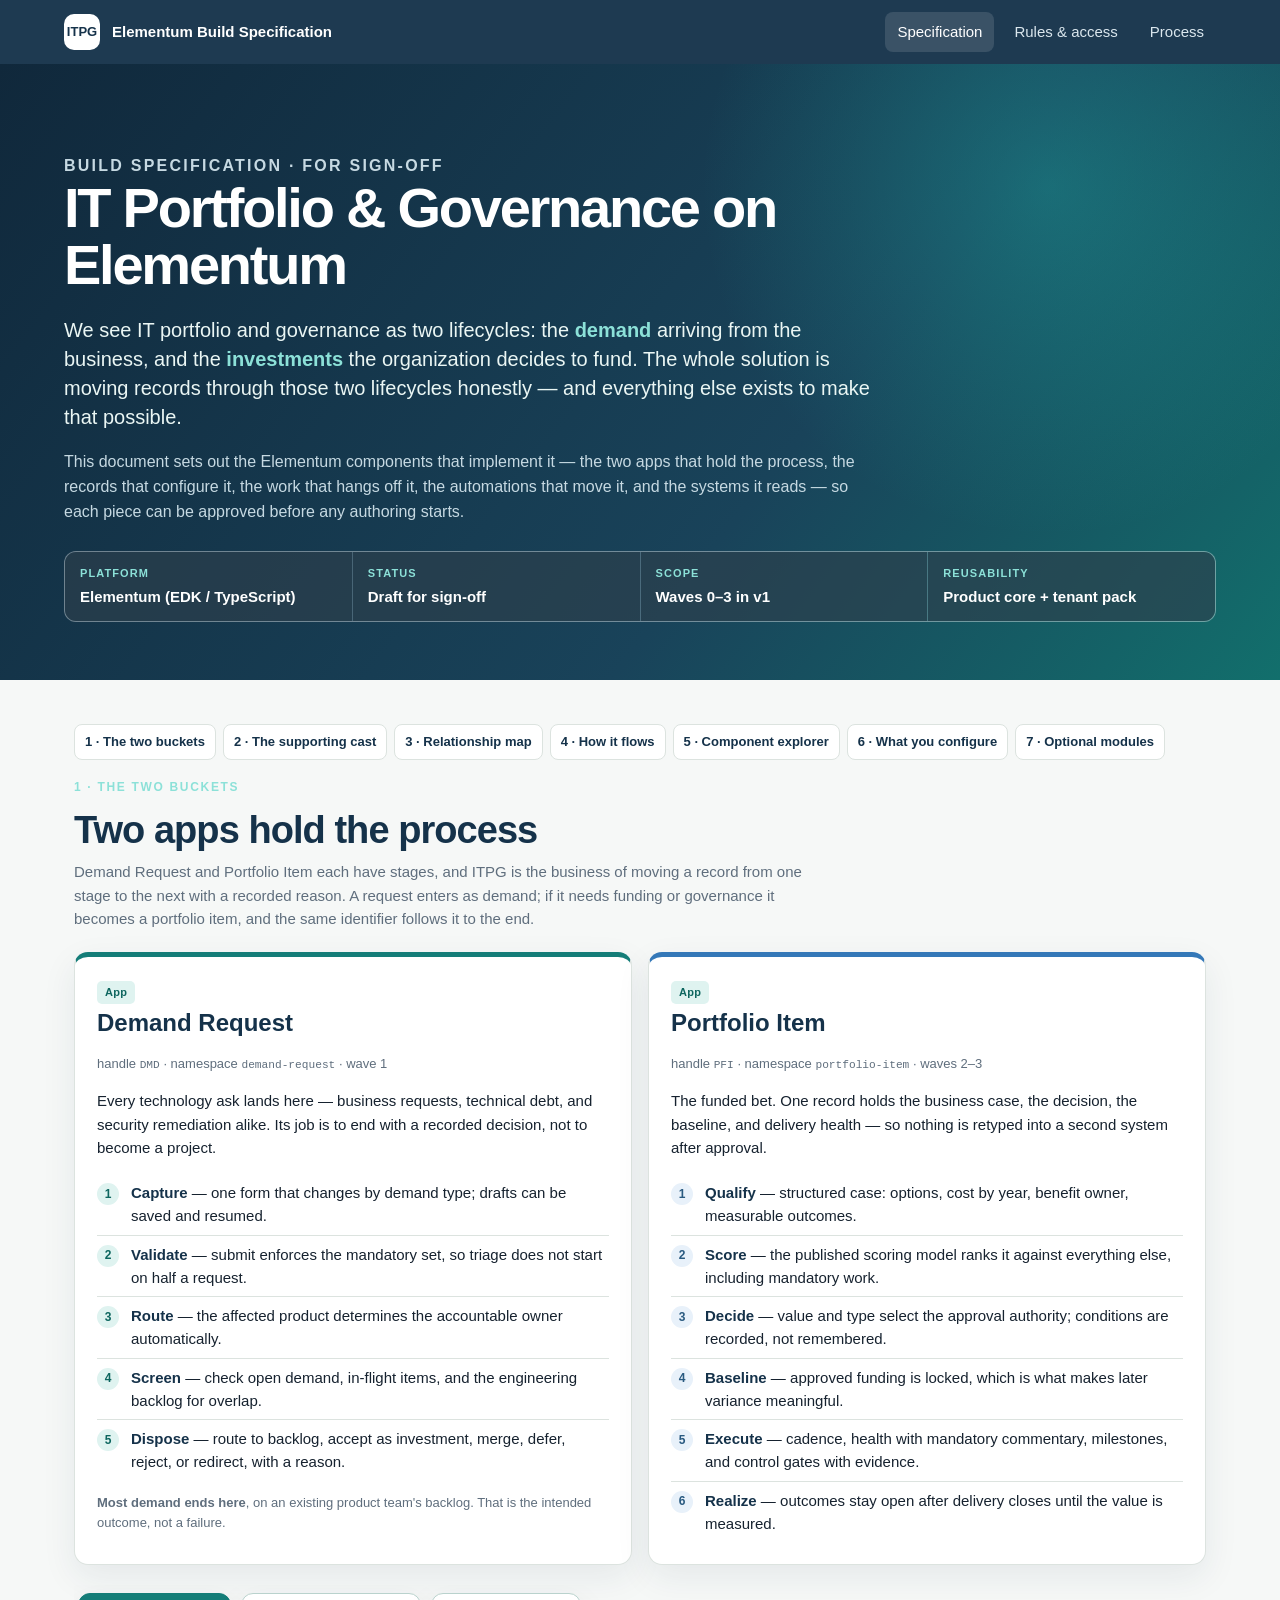
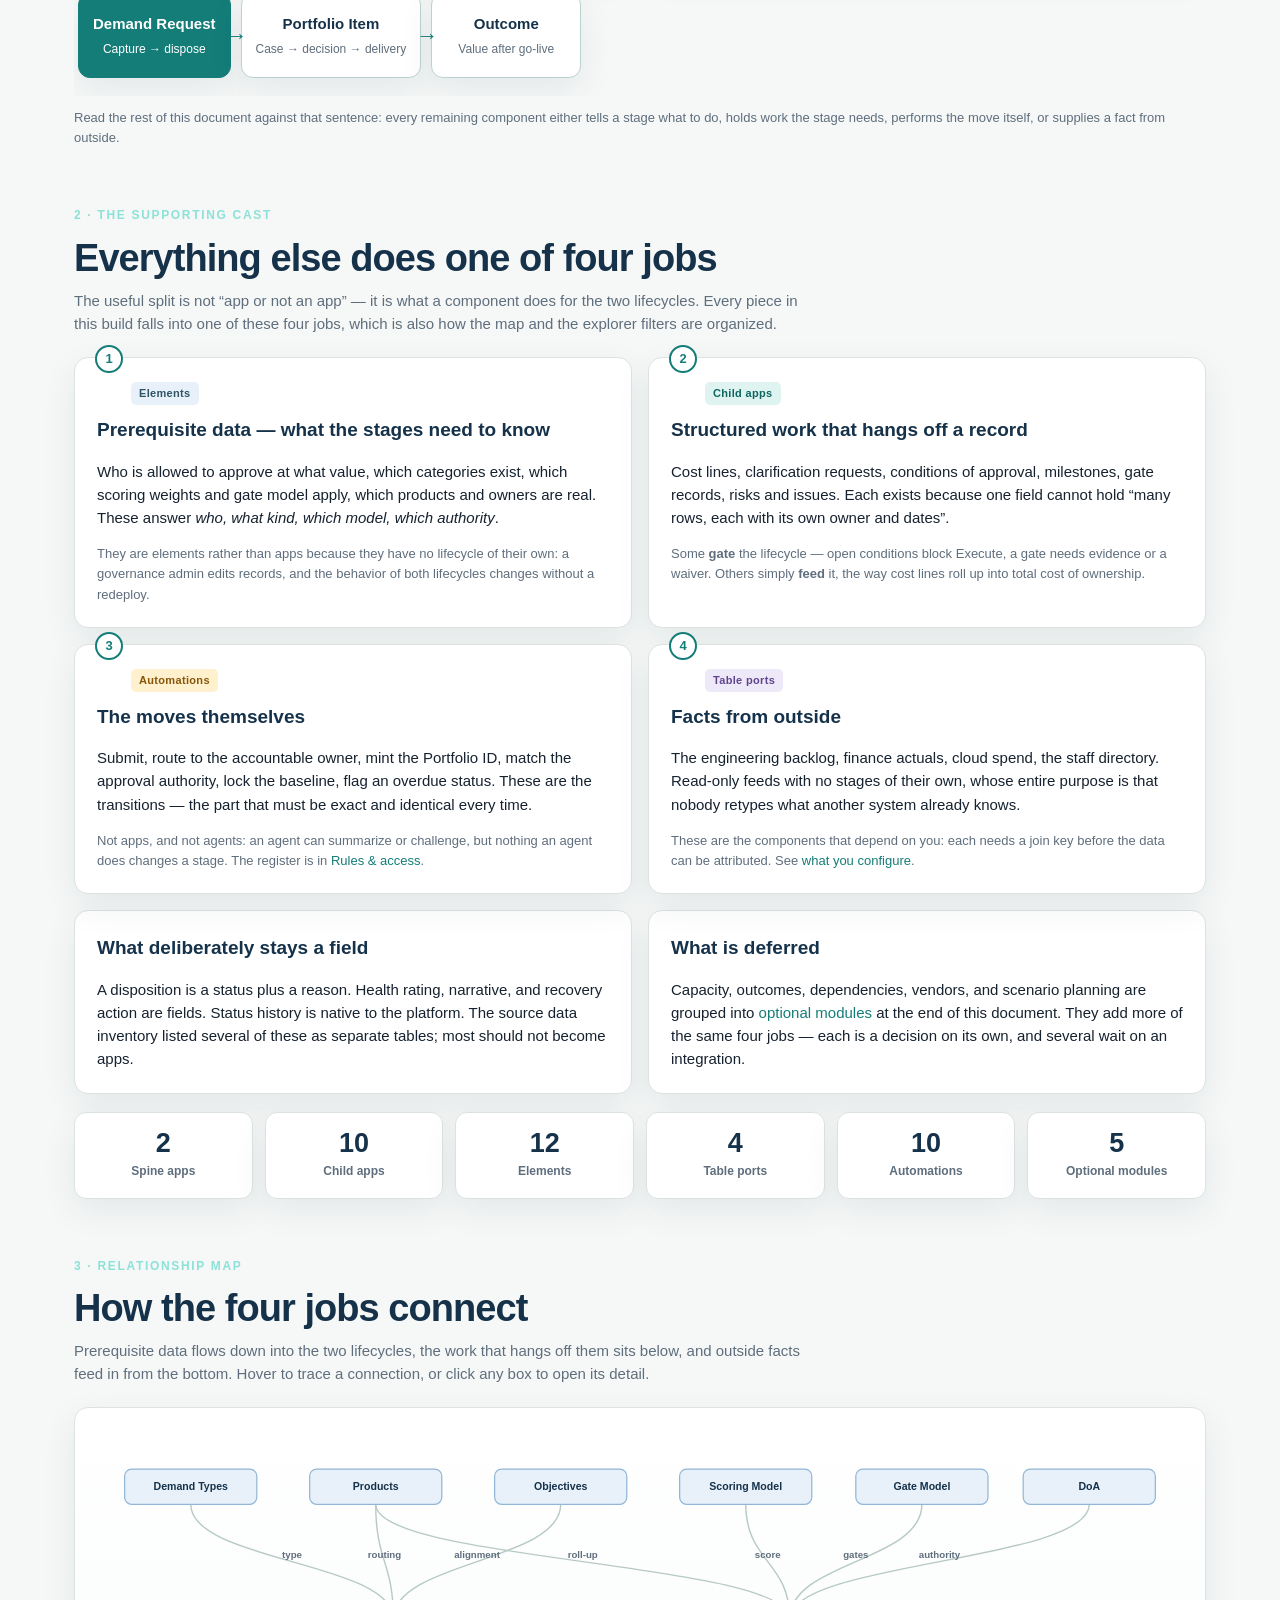
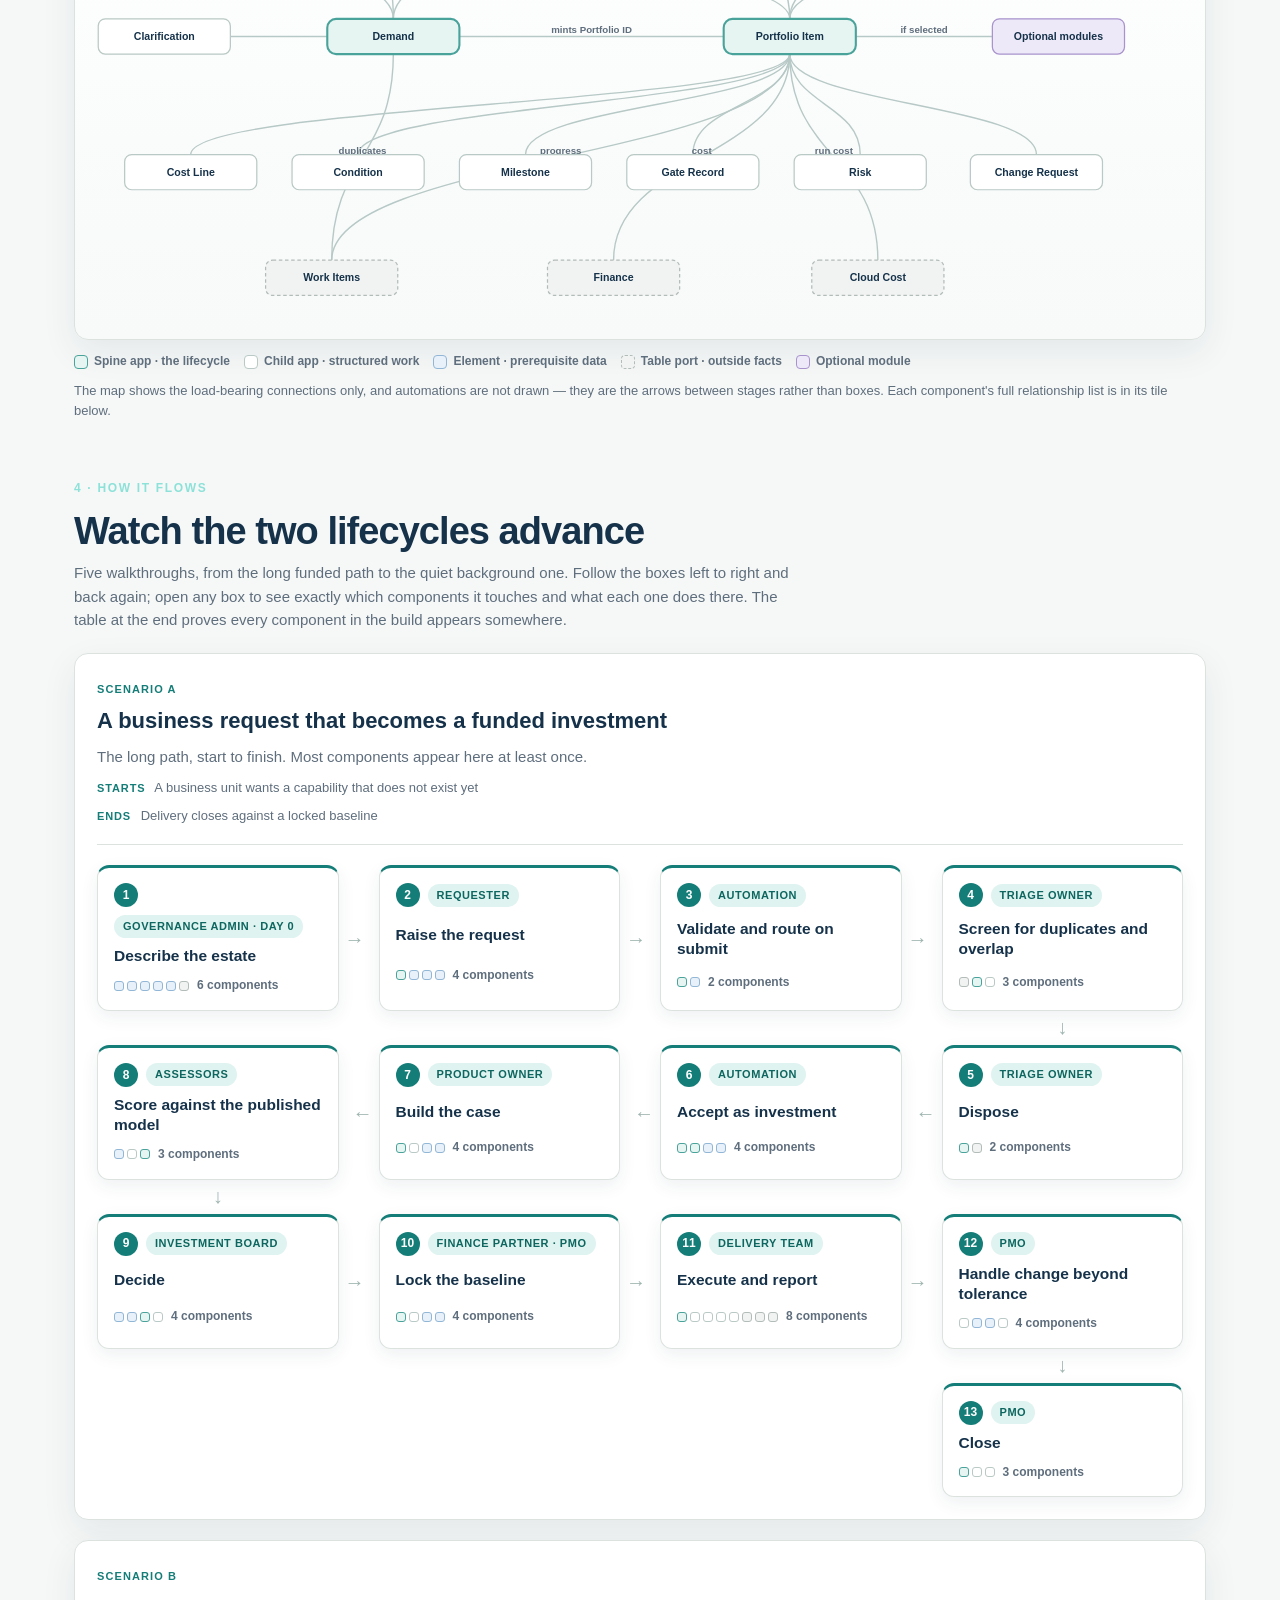
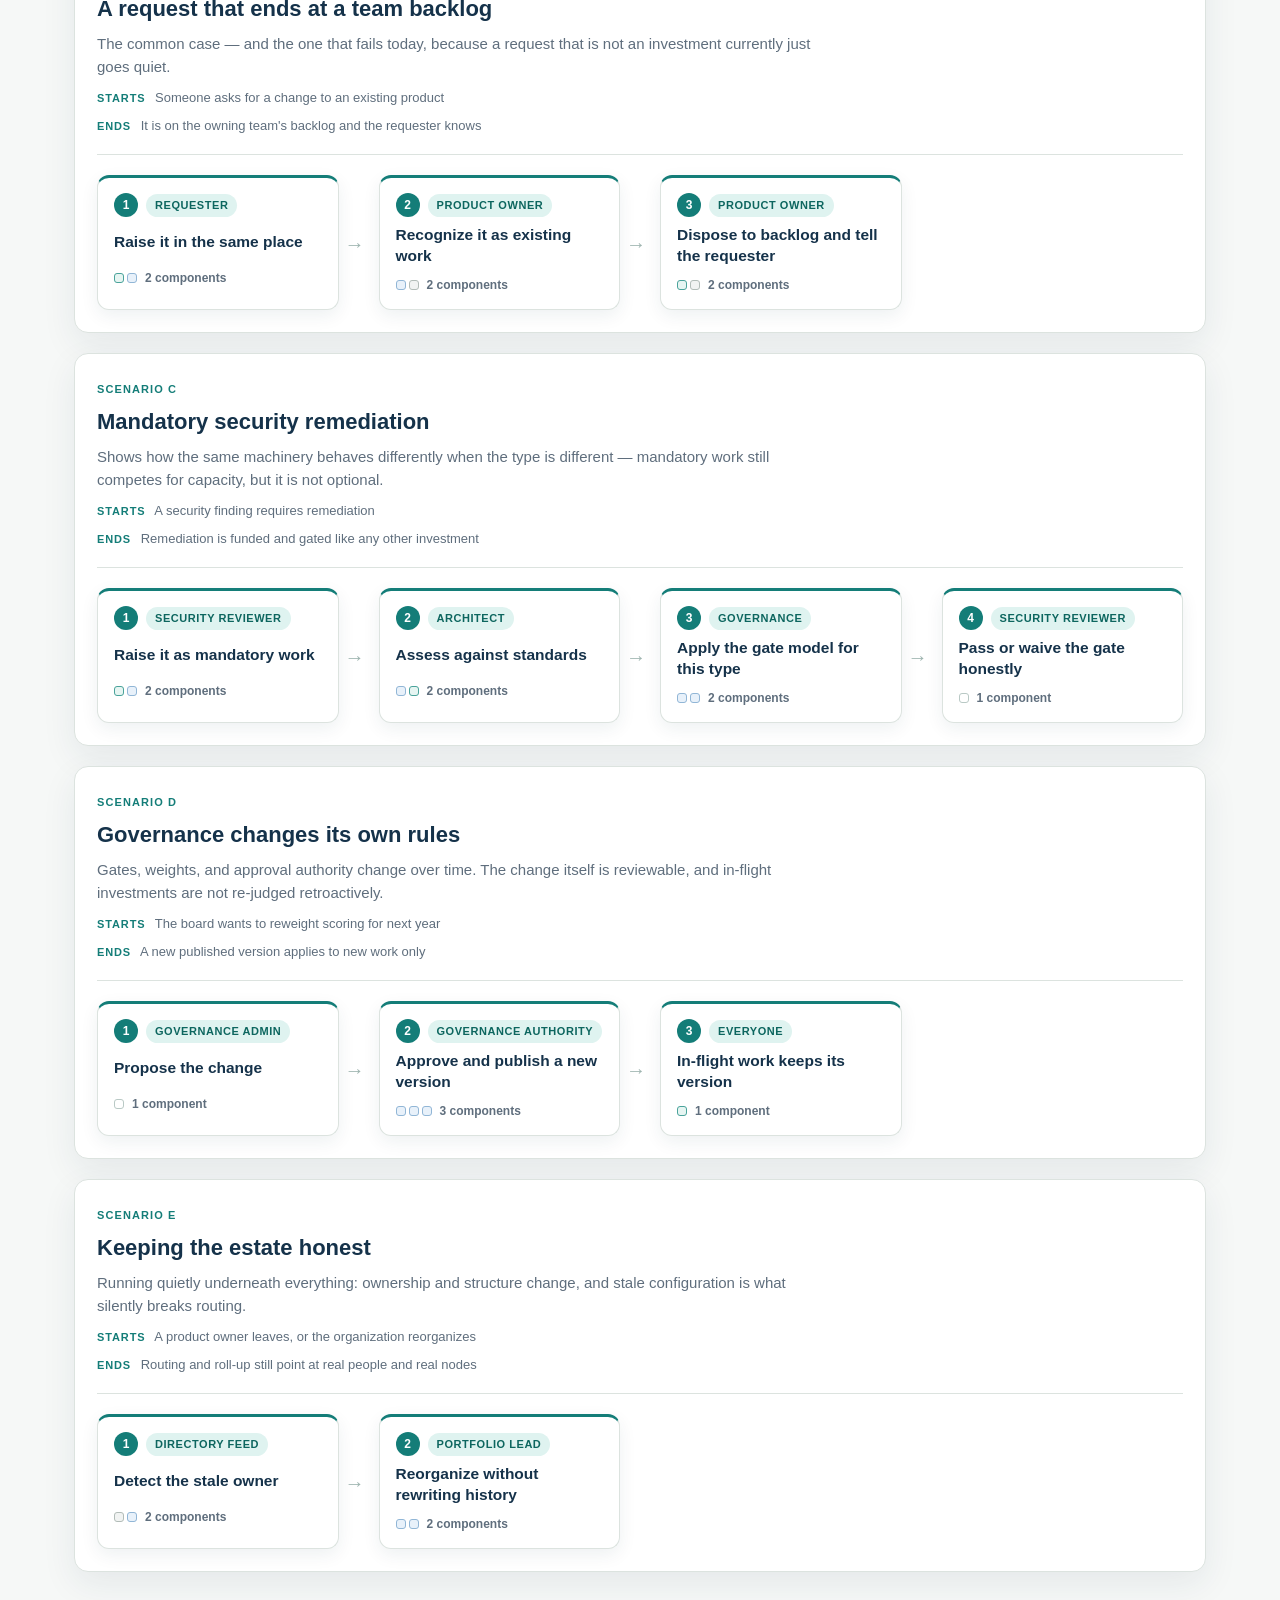
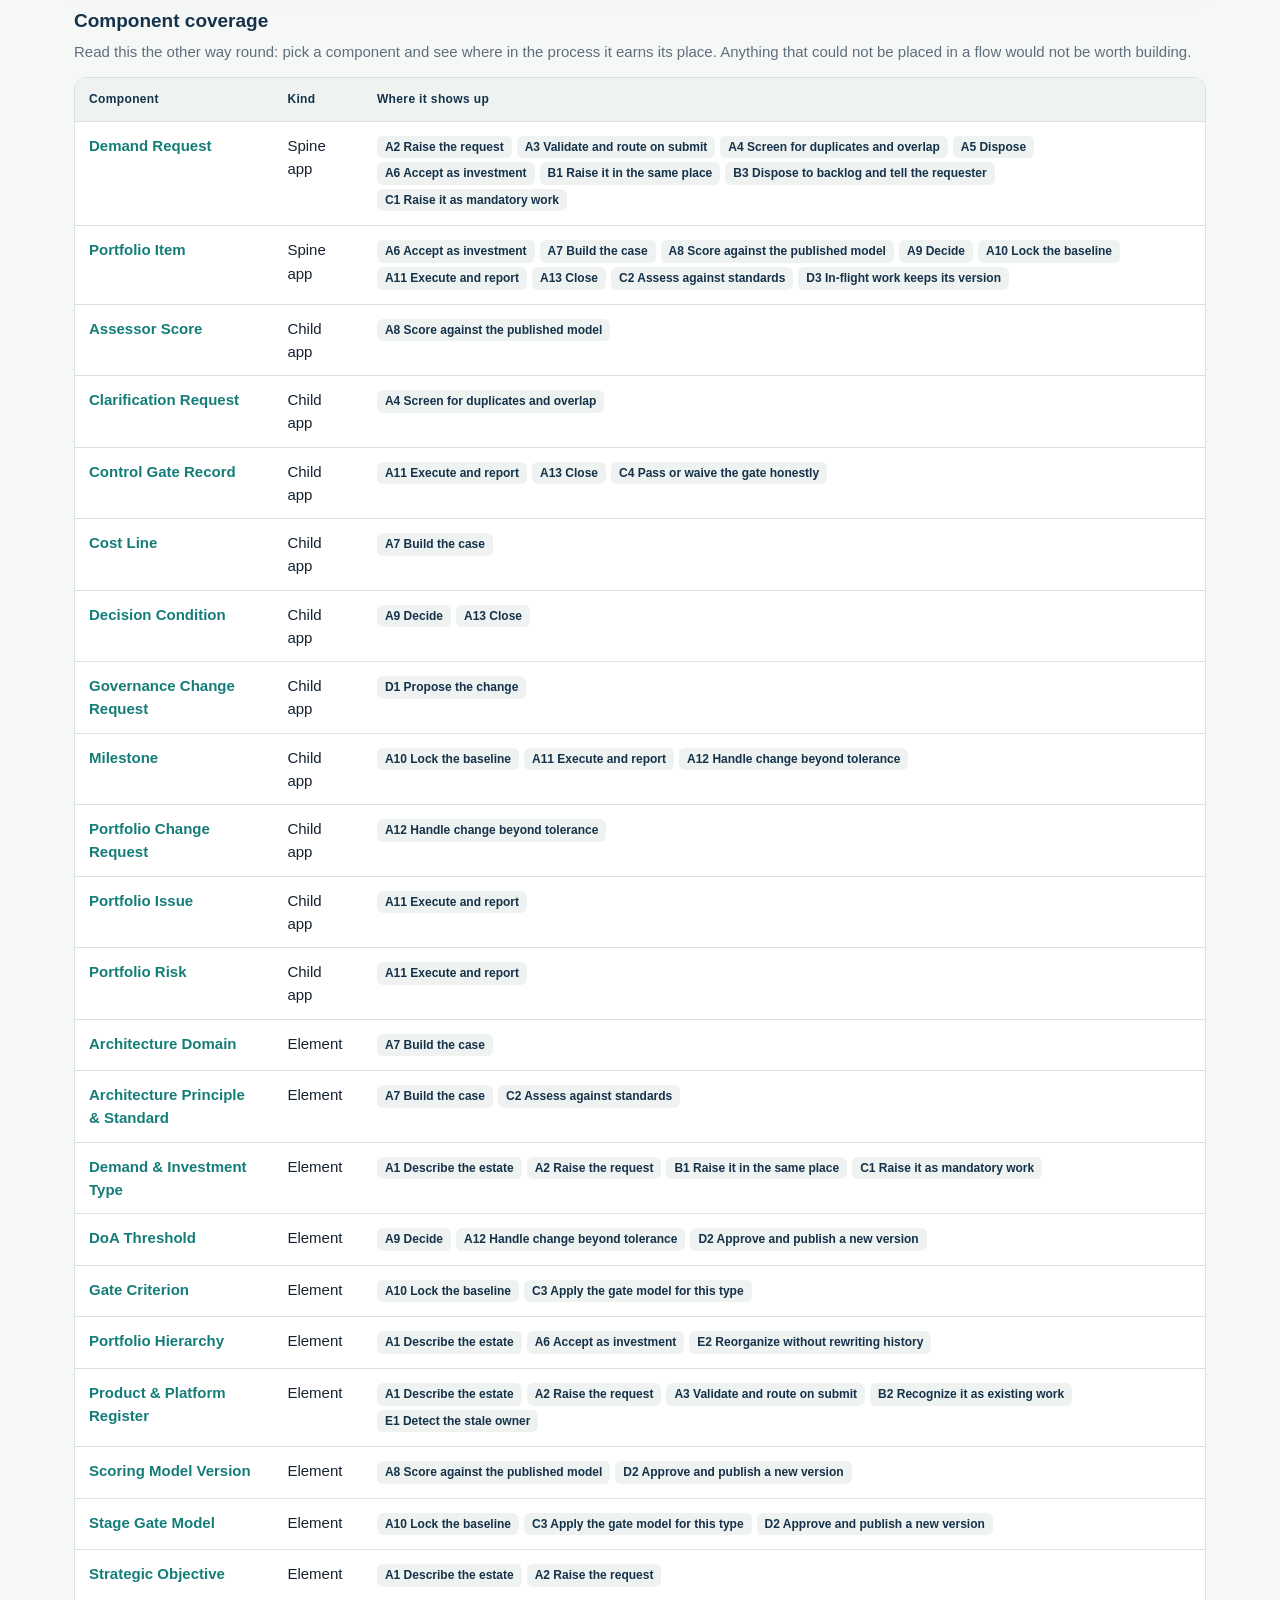
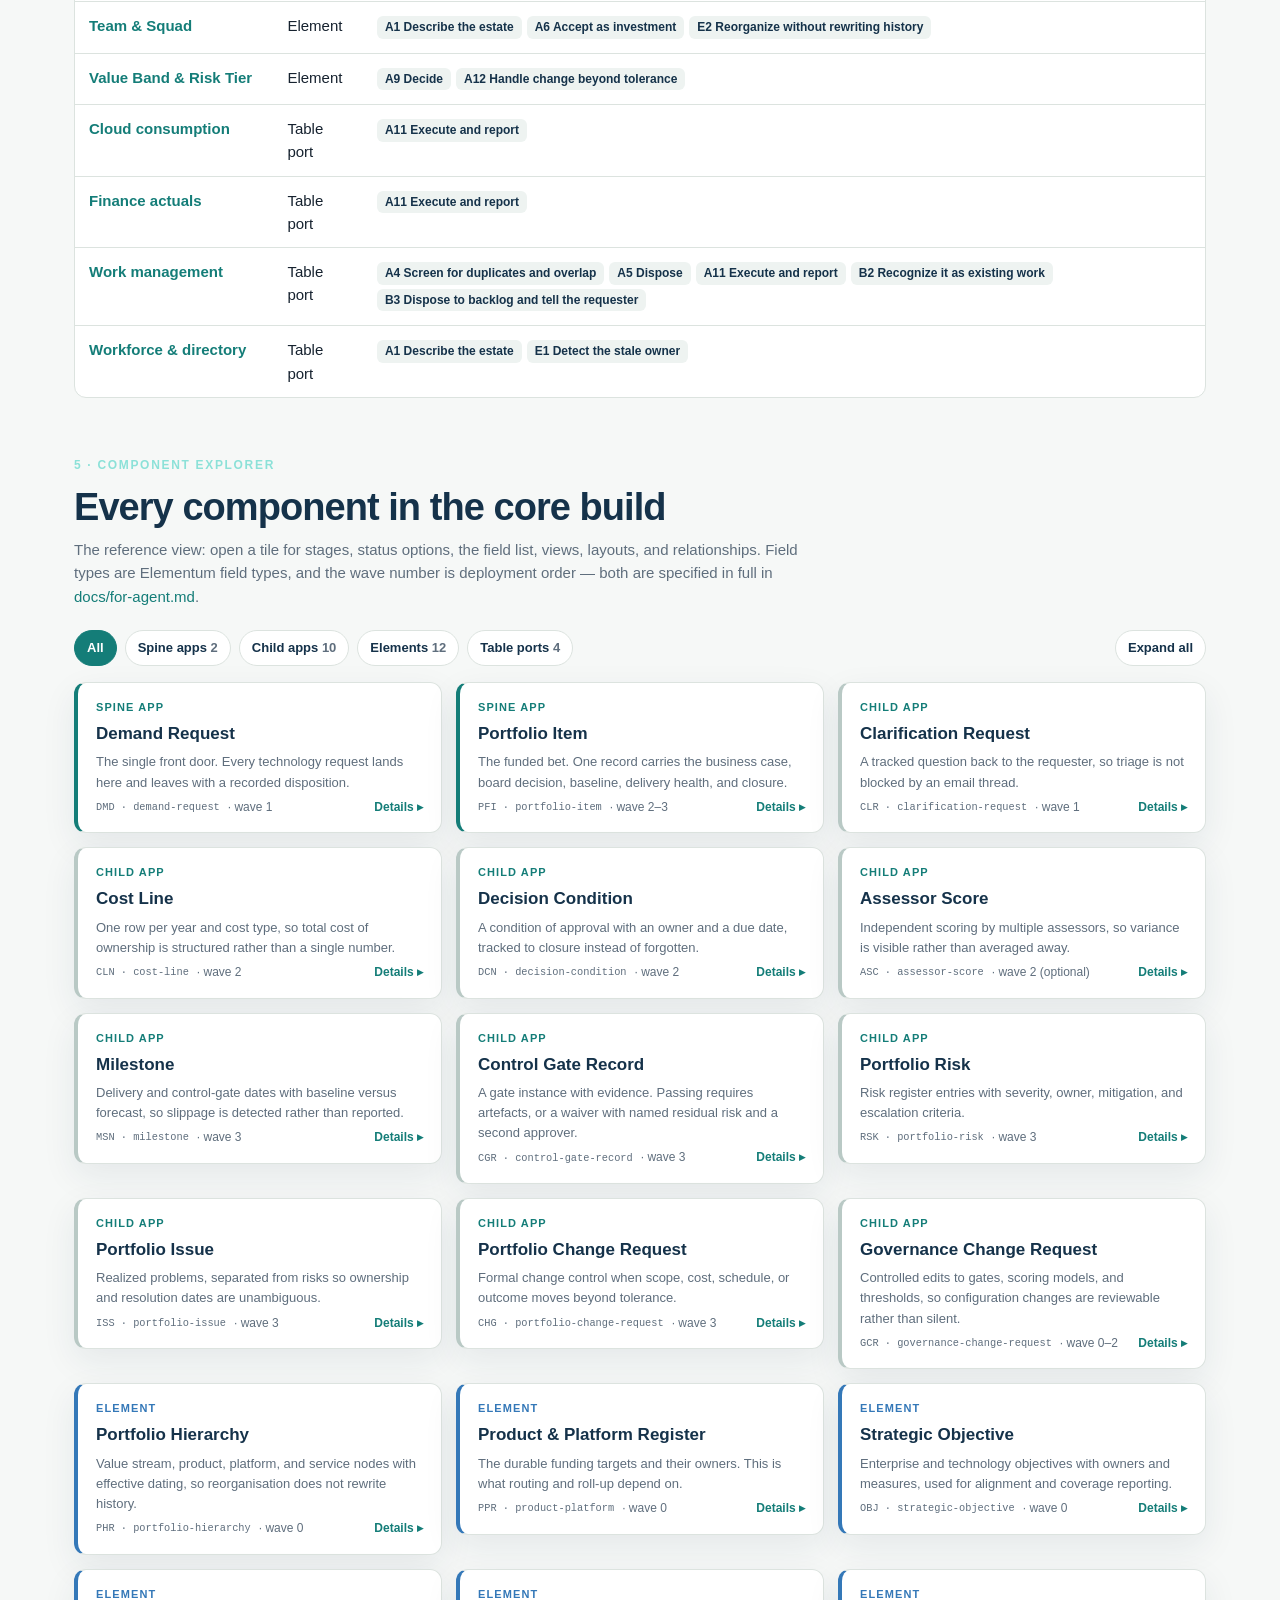
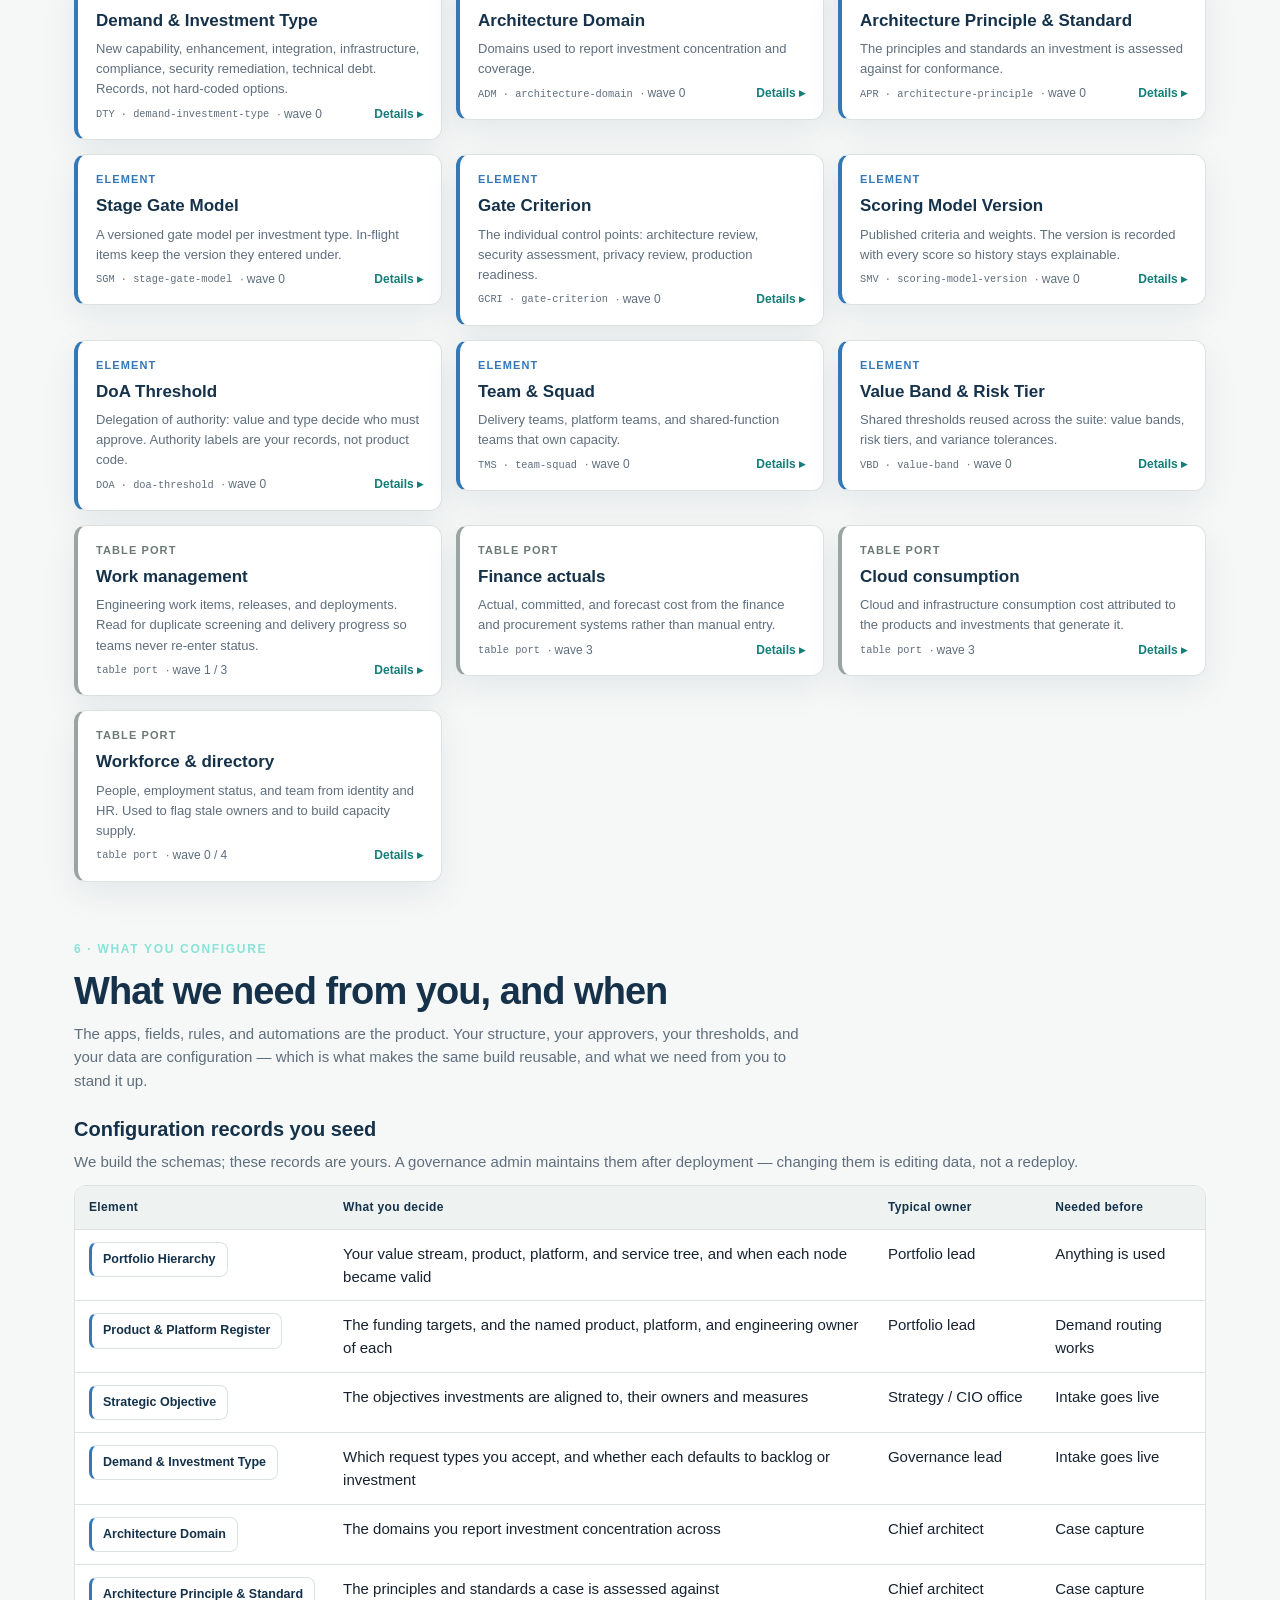
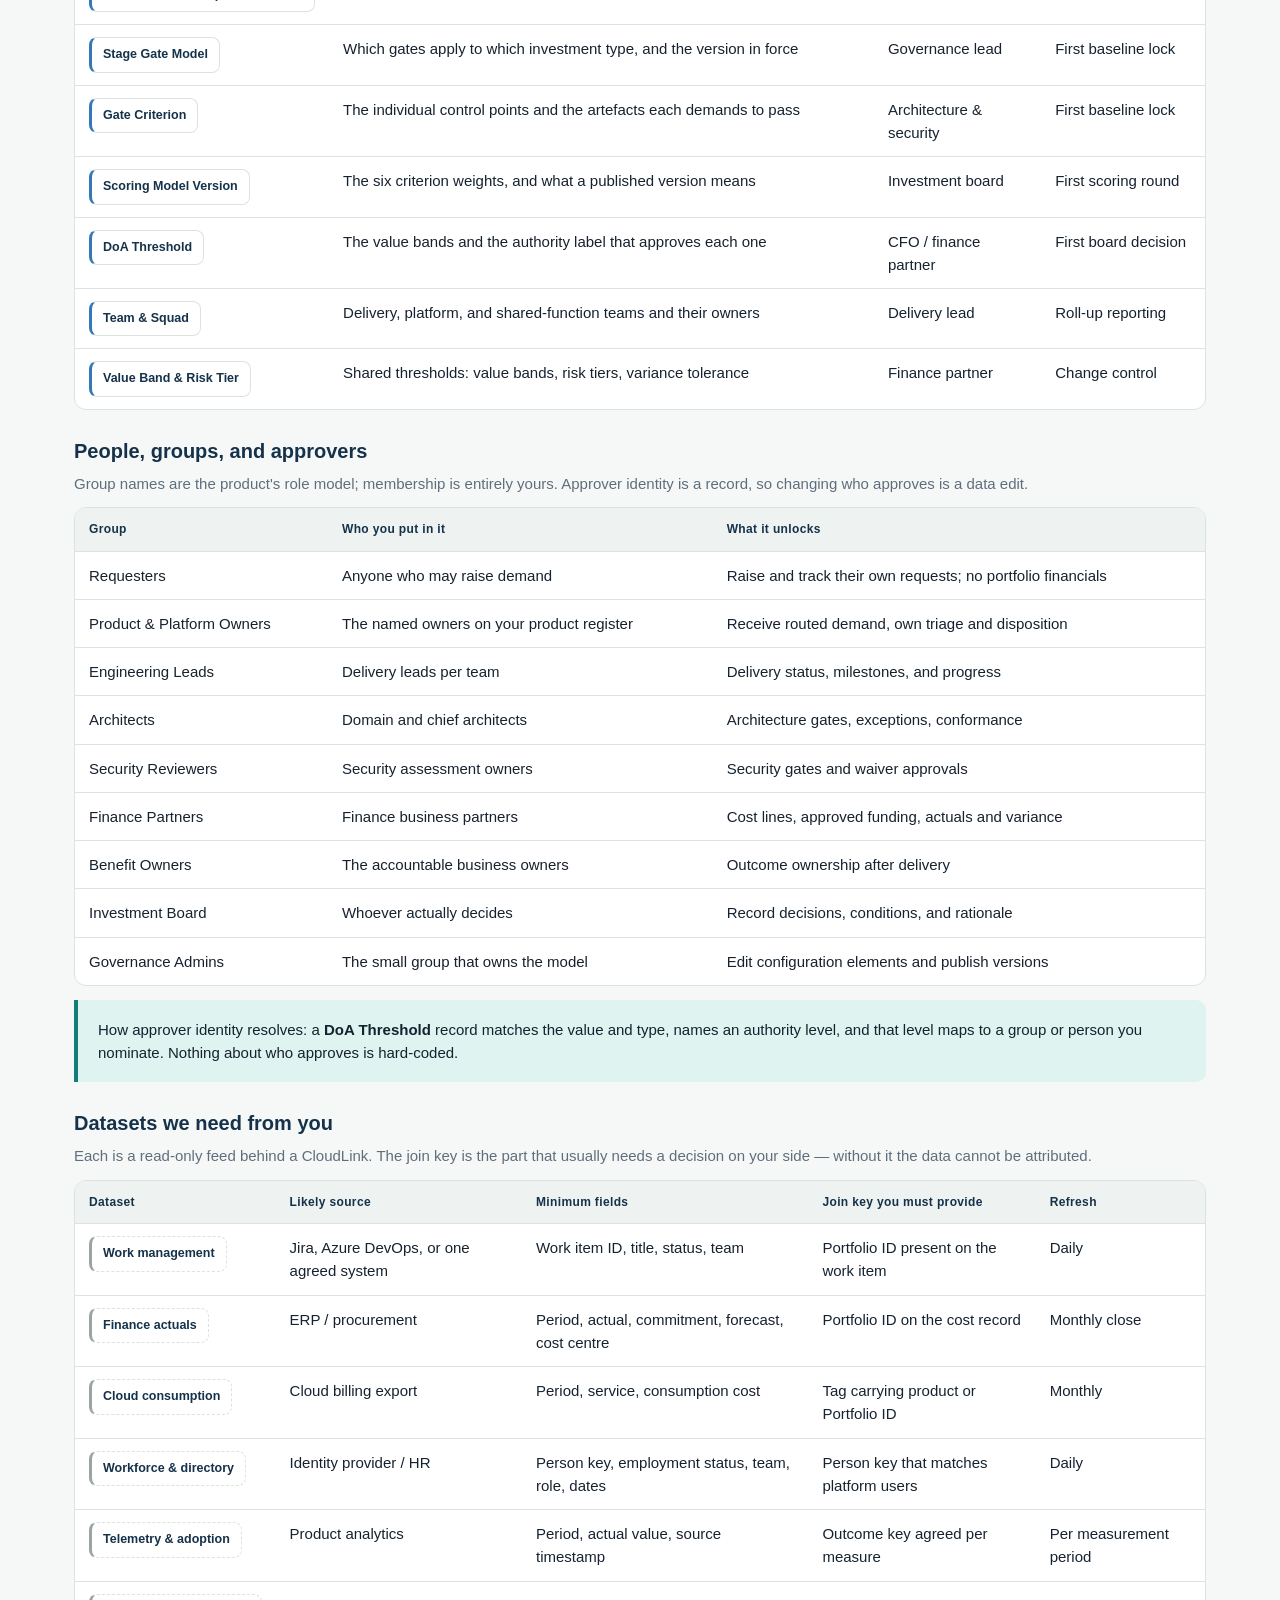
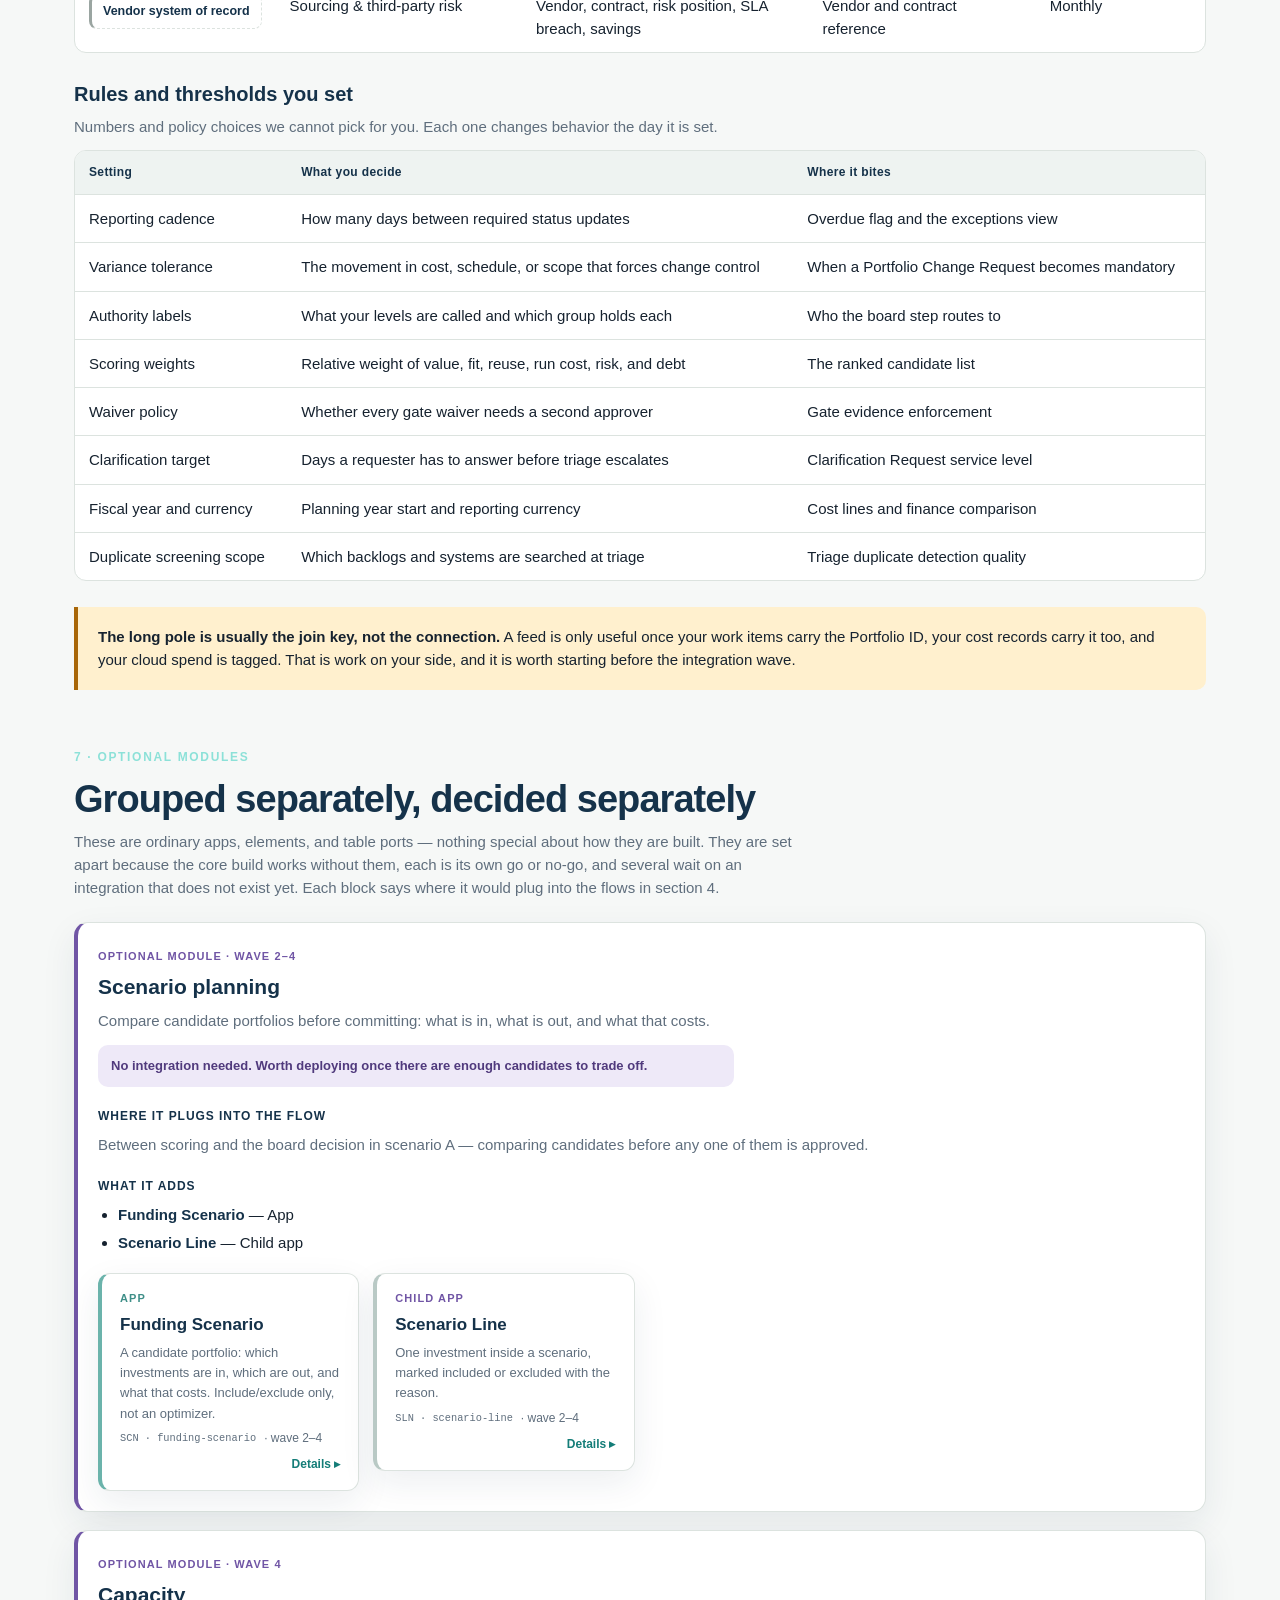
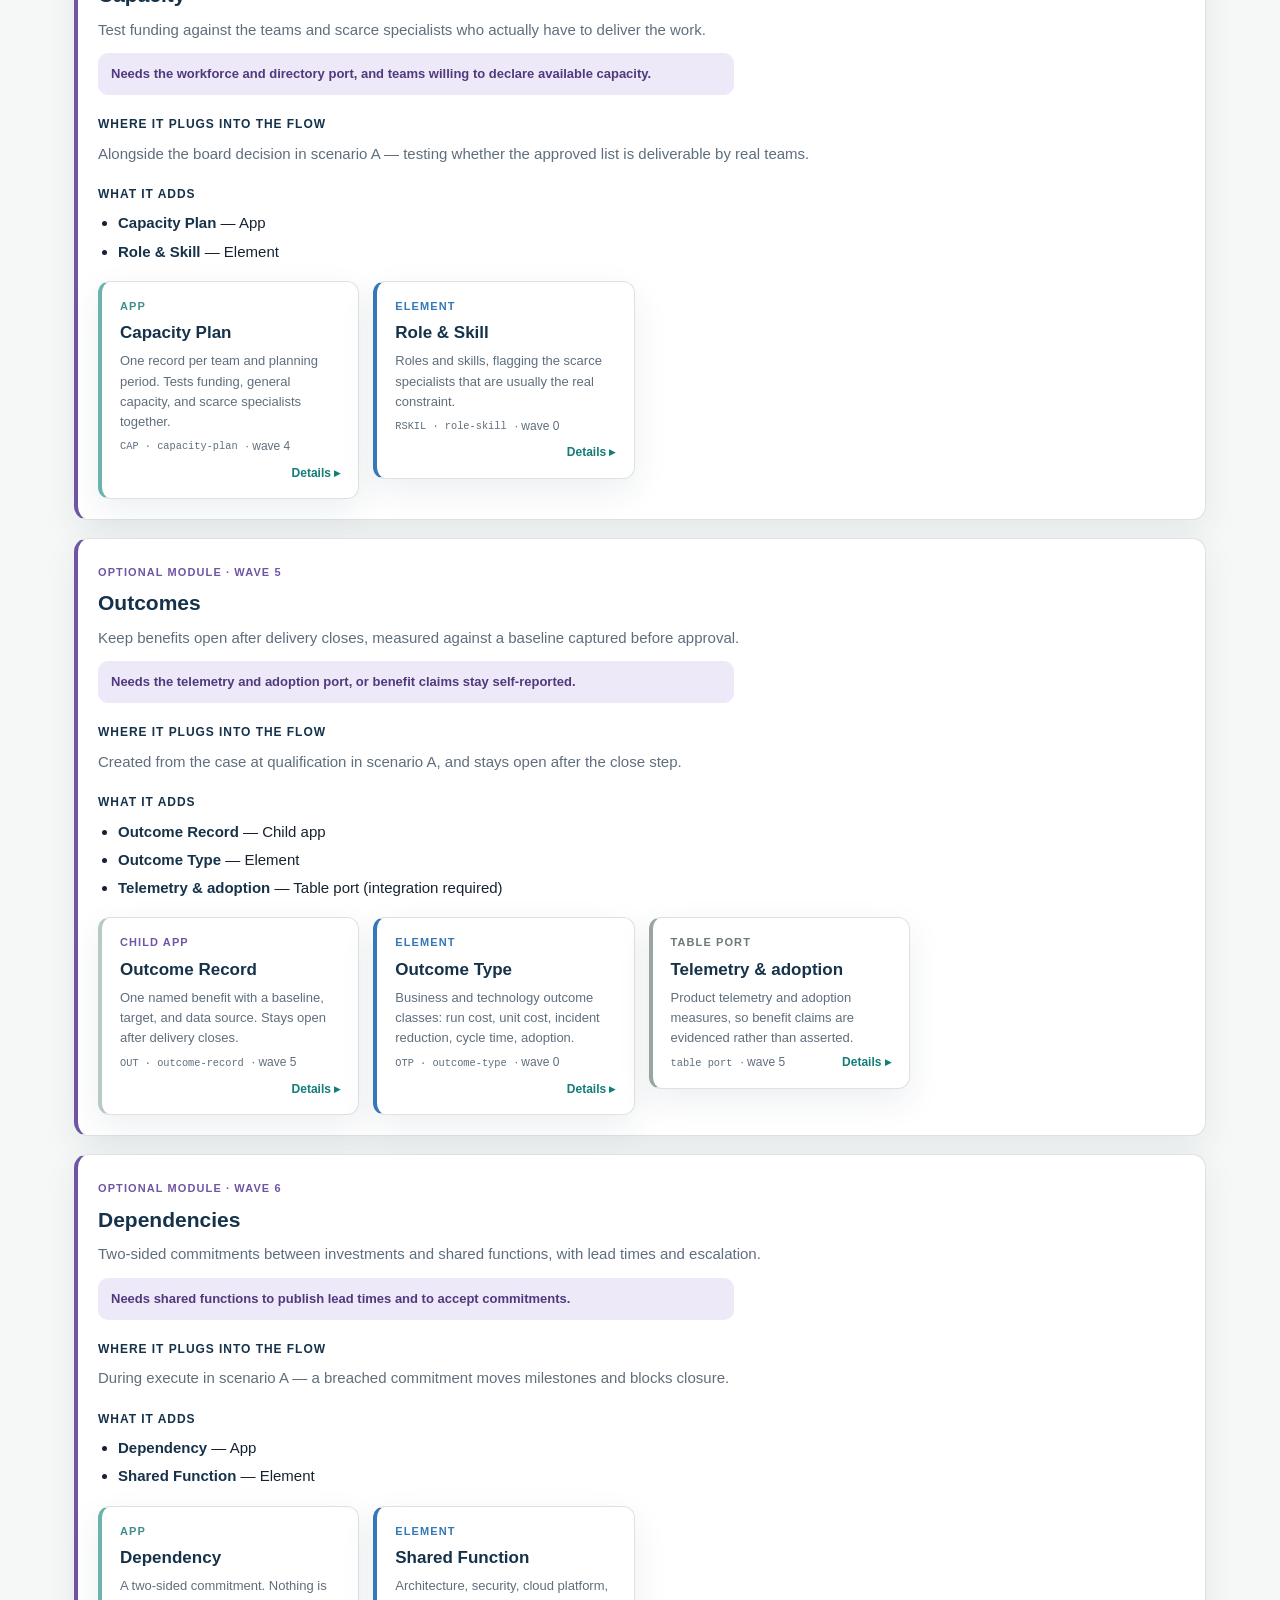
==== index.html @ 9343aab0 "Retell the story as four supporting jobs; snaking flow board with step modal - Section 2 now explain" ====
<!doctype html>
<html lang="en">
<head>
  <meta charset="utf-8">
  <meta name="viewport" content="width=device-width, initial-scale=1">
  <title>ITPG — Elementum Build Specification</title>
  <link rel="stylesheet" href="site/styles.css">
</head>
<body>
  <header class="topbar">
    <div class="brand"><span class="brand-mark">ITPG</span> Elementum Build Specification</div>
    <nav class="nav" aria-label="Primary">
      <a href="index.html" aria-current="page">Specification</a>
      <a href="site/config.html">Rules &amp; access</a>
      <a href="site/pm.html">Process</a>
    </nav>
  </header>

  <main>
    <section class="hero">
      <div class="hero-inner">
        <p class="eyebrow">Build specification · for sign-off</p>
        <h1>IT Portfolio &amp; Governance on Elementum</h1>
        <p class="hero-sub">We see IT portfolio and governance as two lifecycles: the <strong>demand</strong> arriving from the business, and the <strong>investments</strong> the organization decides to fund. The whole solution is moving records through those two lifecycles honestly — and everything else exists to make that possible.</p>
        <p>This document sets out the Elementum components that implement it — the two apps that hold the process, the records that configure it, the work that hangs off it, the automations that move it, and the systems it reads — so each piece can be approved before any authoring starts.</p>
        <dl class="meta">
          <div><dt>Platform</dt><dd>Elementum (EDK / TypeScript)</dd></div>
          <div><dt>Status</dt><dd>Draft for sign-off</dd></div>
          <div><dt>Scope</dt><dd>Waves 0–3 in v1</dd></div>
          <div><dt>Reusability</dt><dd>Product core + tenant pack</dd></div>
        </dl>
      </div>
    </section>

    <div class="page">
      <nav class="tabs" aria-label="On this page">
        <a href="#buckets">1 · The two buckets</a>
        <a href="#hangs-off">2 · The supporting cast</a>
        <a href="#map">3 · Relationship map</a>
        <a href="#flow">4 · How it flows</a>
        <a href="#explorer">5 · Component explorer</a>
        <a href="#configure">6 · What you configure</a>
        <a href="#optional">7 · Optional modules</a>
      </nav>

      <section class="section" id="buckets">
        <div class="section-head">
          <p class="eyebrow">1 · The two buckets</p>
          <h2>Two apps hold the process</h2>
          <p class="lede">Demand Request and Portfolio Item each have stages, and ITPG is the business of moving a record from one stage to the next with a recorded reason. A request enters as demand; if it needs funding or governance it becomes a portfolio item, and the same identifier follows it to the end.</p>
        </div>

        <div class="grid two">
          <article class="card bucket">
            <span class="badge badge-app">App</span>
            <h3>Demand Request</h3>
            <p class="ids">handle <span class="mono">DMD</span> · namespace <span class="mono">demand-request</span> · wave 1</p>
            <p>Every technology ask lands here — business requests, technical debt, and security remediation alike. Its job is to end with a recorded decision, not to become a project.</p>
            <ol class="steps">
              <li><b>Capture</b> — one form that changes by demand type; drafts can be saved and resumed.</li>
              <li><b>Validate</b> — submit enforces the mandatory set, so triage does not start on half a request.</li>
              <li><b>Route</b> — the affected product determines the accountable owner automatically.</li>
              <li><b>Screen</b> — check open demand, in-flight items, and the engineering backlog for overlap.</li>
              <li><b>Dispose</b> — route to backlog, accept as investment, merge, defer, reject, or redirect, with a reason.</li>
            </ol>
            <p class="small" style="margin-top:12px"><strong>Most demand ends here</strong>, on an existing product team's backlog. That is the intended outcome, not a failure.</p>
          </article>

          <article class="card bucket two">
            <span class="badge badge-app">App</span>
            <h3>Portfolio Item</h3>
            <p class="ids">handle <span class="mono">PFI</span> · namespace <span class="mono">portfolio-item</span> · waves 2–3</p>
            <p>The funded bet. One record holds the business case, the decision, the baseline, and delivery health — so nothing is retyped into a second system after approval.</p>
            <ol class="steps">
              <li><b>Qualify</b> — structured case: options, cost by year, benefit owner, measurable outcomes.</li>
              <li><b>Score</b> — the published scoring model ranks it against everything else, including mandatory work.</li>
              <li><b>Decide</b> — value and type select the approval authority; conditions are recorded, not remembered.</li>
              <li><b>Baseline</b> — approved funding is locked, which is what makes later variance meaningful.</li>
              <li><b>Execute</b> — cadence, health with mandatory commentary, milestones, and control gates with evidence.</li>
              <li><b>Realize</b> — outcomes stay open after delivery closes until the value is measured.</li>
            </ol>
          </article>
        </div>

        <div class="flow" style="margin-top:20px" aria-label="Demand to portfolio item to value">
          <div class="flow-node active"><strong>Demand Request</strong><span>Capture → dispose</span></div>
          <div class="flow-node"><strong>Portfolio Item</strong><span>Case → decision → delivery</span></div>
          <div class="flow-node"><strong>Outcome</strong><span>Value after go-live</span></div>
        </div>
        <p class="small" style="margin-top:12px">Read the rest of this document against that sentence: every remaining component either tells a stage what to do, holds work the stage needs, performs the move itself, or supplies a fact from outside.</p>
      </section>

      <section class="section" id="hangs-off">
        <div class="section-head">
          <p class="eyebrow">2 · The supporting cast</p>
          <h2>Everything else does one of four jobs</h2>
          <p class="lede">The useful split is not “app or not an app” — it is what a component does for the two lifecycles. Every piece in this build falls into one of these four jobs, which is also how the map and the explorer filters are organized.</p>
        </div>

        <div class="grid two">
          <article class="card job">
            <span class="job-n">1</span>
            <span class="badge badge-element">Elements</span>
            <h3>Prerequisite data — what the stages need to know</h3>
            <p>Who is allowed to approve at what value, which categories exist, which scoring weights and gate model apply, which products and owners are real. These answer <em>who, what kind, which model, which authority</em>.</p>
            <p class="small">They are elements rather than apps because they have no lifecycle of their own: a governance admin edits records, and the behavior of both lifecycles changes without a redeploy.</p>
          </article>

          <article class="card job">
            <span class="job-n">2</span>
            <span class="badge badge-app">Child apps</span>
            <h3>Structured work that hangs off a record</h3>
            <p>Cost lines, clarification requests, conditions of approval, milestones, gate records, risks and issues. Each exists because one field cannot hold “many rows, each with its own owner and dates”.</p>
            <p class="small">Some <strong>gate</strong> the lifecycle — open conditions block Execute, a gate needs evidence or a waiver. Others simply <strong>feed</strong> it, the way cost lines roll up into total cost of ownership.</p>
          </article>

          <article class="card job">
            <span class="job-n">3</span>
            <span class="badge badge-auto">Automations</span>
            <h3>The moves themselves</h3>
            <p>Submit, route to the accountable owner, mint the Portfolio ID, match the approval authority, lock the baseline, flag an overdue status. These are the transitions — the part that must be exact and identical every time.</p>
            <p class="small">Not apps, and not agents: an agent can summarize or challenge, but nothing an agent does changes a stage. The register is in <a href="site/config.html#automations">Rules &amp; access</a>.</p>
          </article>

          <article class="card job">
            <span class="job-n">4</span>
            <span class="badge badge-table">Table ports</span>
            <h3>Facts from outside</h3>
            <p>The engineering backlog, finance actuals, cloud spend, the staff directory. Read-only feeds with no stages of their own, whose entire purpose is that nobody retypes what another system already knows.</p>
            <p class="small">These are the components that depend on you: each needs a join key before the data can be attributed. See <a href="#configure">what you configure</a>.</p>
          </article>
        </div>

        <div class="grid two" style="margin-top:16px">
          <article class="card">
            <h3>What deliberately stays a field</h3>
            <p>A disposition is a status plus a reason. Health rating, narrative, and recovery action are fields. Status history is native to the platform. The source data inventory listed several of these as separate tables; most should not become apps.</p>
          </article>
          <article class="card">
            <h3>What is deferred</h3>
            <p>Capacity, outcomes, dependencies, vendors, and scenario planning are grouped into <a href="#optional">optional modules</a> at the end of this document. They add more of the same four jobs — each is a decision on its own, and several wait on an integration.</p>
          </article>
        </div>

        <div class="counts" style="margin-top:18px">
          <div class="count"><b data-count="spine">2</b><span>Spine apps</span></div>
          <div class="count"><b data-count="child">10</b><span>Child apps</span></div>
          <div class="count"><b data-count="element">12</b><span>Elements</span></div>
          <div class="count"><b data-count="table">4</b><span>Table ports</span></div>
          <div class="count"><b>10</b><span>Automations</span></div>
          <div class="count"><b data-count="modules">5</b><span>Optional modules</span></div>
        </div>
      </section>

      <section class="section" id="map">
        <div class="section-head">
          <p class="eyebrow">3 · Relationship map</p>
          <h2>How the four jobs connect</h2>
          <p class="lede">Prerequisite data flows down into the two lifecycles, the work that hangs off them sits below, and outside facts feed in from the bottom. Hover to trace a connection, or click any box to open its detail.</p>
        </div>
        <div class="map-wrap" id="relationship-map"></div>
        <div class="legend">
          <span><i class="swatch t-spine"></i> Spine app · the lifecycle</span>
          <span><i class="swatch"></i> Child app · structured work</span>
          <span><i class="swatch t-element"></i> Element · prerequisite data</span>
          <span><i class="swatch t-table"></i> Table port · outside facts</span>
          <span><i class="swatch t-optional"></i> Optional module</span>
        </div>
        <p class="small" style="margin-top:10px">The map shows the load-bearing connections only, and automations are not drawn — they are the arrows between stages rather than boxes. Each component's full relationship list is in its tile below.</p>
      </section>

      <section class="section" id="flow">
        <div class="section-head">
          <p class="eyebrow">4 · How it flows</p>
          <h2>Watch the two lifecycles advance</h2>
          <p class="lede">Five walkthroughs, from the long funded path to the quiet background one. Follow the boxes left to right and back again; open any box to see exactly which components it touches and what each one does there. The table at the end proves every component in the build appears somewhere.</p>
        </div>
        <div id="flows"></div>
        <h3 id="coverage-head">Component coverage</h3>
        <p class="lede" style="margin-bottom:14px">Read this the other way round: pick a component and see where in the process it earns its place. Anything that could not be placed in a flow would not be worth building.</p>
        <div id="coverage"></div>
      </section>

      <section class="section" id="explorer">
        <div class="section-head">
          <p class="eyebrow">5 · Component explorer</p>
          <h2>Every component in the core build</h2>
          <p class="lede">The reference view: open a tile for stages, status options, the field list, views, layouts, and relationships. Field types are Elementum field types, and the wave number is deployment order — both are specified in full in <a href="docs/for-agent.md">docs/for-agent.md</a>.</p>
        </div>
        <div class="explorer-bar">
          <button class="filter is-on" data-filter="all" aria-pressed="true" type="button">All</button>
          <button class="filter" data-filter="spine" aria-pressed="false" type="button">Spine apps <span class="n" data-count="spine"></span></button>
          <button class="filter" data-filter="child" aria-pressed="false" type="button">Child apps <span class="n" data-count="child"></span></button>
          <button class="filter" data-filter="element" aria-pressed="false" type="button">Elements <span class="n" data-count="element"></span></button>
          <button class="filter" data-filter="table" aria-pressed="false" type="button">Table ports <span class="n" data-count="table"></span></button>
          <button class="ghost-button" id="toggle-all" type="button">Expand all</button>
        </div>
        <div class="tiles" id="tiles"></div>
      </section>

      <section class="section" id="configure">
        <div class="section-head">
          <p class="eyebrow">6 · What you configure</p>
          <h2>What we need from you, and when</h2>
          <p class="lede">The apps, fields, rules, and automations are the product. Your structure, your approvers, your thresholds, and your data are configuration — which is what makes the same build reusable, and what we need from you to stand it up.</p>
        </div>
        <div id="client-config"></div>
        <div class="callout warning" style="margin-top:18px"><strong>The long pole is usually the join key, not the connection.</strong> A feed is only useful once your work items carry the Portfolio ID, your cost records carry it too, and your cloud spend is tagged. That is work on your side, and it is worth starting before the integration wave.</div>
      </section>

      <section class="section" id="optional">
        <div class="section-head">
          <p class="eyebrow">7 · Optional modules</p>
          <h2>Grouped separately, decided separately</h2>
          <p class="lede">These are ordinary apps, elements, and table ports — nothing special about how they are built. They are set apart because the core build works without them, each is its own go or no-go, and several wait on an integration that does not exist yet. Each block says where it would plug into the flows in section 4.</p>
        </div>
        <div id="modules"></div>
        <p class="small">Skipping a module costs you that capability and nothing else: no field on Demand Request or Portfolio Item depends on one, and a module can be added in a later wave without rework. Do not write acceptance criteria against a module until it has been selected.</p>
      </section>

    </div>
  </main>

  <footer class="footer"><div class="footer-inner">Rules, integrations, and access: <a href="site/config.html">Rules &amp; access</a> · Process context: <a href="site/pm.html">stories and pain points</a> · Agent specification: <a href="docs/for-agent.md">docs/for-agent.md</a></div></footer>
  <dialog class="modal" id="step-modal" aria-labelledby="step-modal-title">
    <div class="modal-inner">
      <header>
        <p class="modal-eyebrow"></p>
        <p class="modal-flow"></p>
        <div class="modal-head">
          <span class="step-actor modal-actor"></span>
          <h3 class="modal-title" id="step-modal-title"></h3>
        </div>
        <button class="modal-close" type="button" aria-label="Close">×</button>
      </header>
      <div class="modal-body"></div>
      <footer>
        <button class="ghost-button" type="button" data-nav="prev">← Previous step</button>
        <button class="ghost-button" type="button" data-nav="next">Next step →</button>
      </footer>
    </div>
  </dialog>

  <script src="site/explorer.js"></script>
</body>
</html>
---- site/styles.css ----
:root {
  --ink: #16222f;
  --muted: #5f6e7d;
  --paper: #f6f8f7;
  --panel: #ffffff;
  --line: #dce3df;
  --navy: #15324a;
  --teal: #147d78;
  --teal-soft: #dff3f0;
  --blue: #3478b8;
  --blue-soft: #e8f1fa;
  --amber: #a86608;
  --amber-soft: #fff0ce;
  --red: #a43e3e;
  --red-soft: #fbe9e7;
  --purple: #7055a5;
  --purple-soft: #eee9f8;
  --shadow: 0 12px 34px rgba(21, 50, 74, 0.08);
}

* { box-sizing: border-box; }
html { scroll-behavior: smooth; }
body {
  margin: 0;
  color: var(--ink);
  background: var(--paper);
  font: 15px/1.55 Inter, ui-sans-serif, -apple-system, BlinkMacSystemFont, "Segoe UI", sans-serif;
}
a { color: var(--teal); text-decoration: none; }
a:hover { text-decoration: underline; }
code {
  padding: 2px 6px;
  border-radius: 6px;
  background: #edf1ef;
  font: 0.9em ui-monospace, SFMono-Regular, Menlo, monospace;
}

.topbar {
  position: sticky;
  z-index: 30;
  top: 0;
  display: flex;
  align-items: center;
  justify-content: space-between;
  min-height: 64px;
  padding: 0 5vw;
  color: #fff;
  background: rgba(21, 50, 74, 0.96);
  backdrop-filter: blur(12px);
}
.brand { display: flex; align-items: center; gap: 12px; font-weight: 750; }
.brand-mark {
  display: grid;
  width: 36px;
  height: 36px;
  place-items: center;
  border-radius: 10px;
  color: var(--navy);
  background: #fff;
  font-size: 13px;
}
.nav { display: flex; gap: 8px; }
.nav a {
  padding: 8px 12px;
  border-radius: 8px;
  color: #dbe7ee;
}
.nav a[aria-current="page"], .nav a:hover {
  color: #fff;
  background: rgba(255,255,255,.12);
  text-decoration: none;
}

.hero {
  padding: 72px 5vw 58px;
  color: #fff;
  background:
    radial-gradient(circle at 82% 20%, rgba(29, 177, 167, .36), transparent 30%),
    linear-gradient(128deg, #10283b, #19435a 62%, #126f6c);
}
.hero-inner, .page, .footer-inner { width: min(1180px, 100%); margin: 0 auto; }
.eyebrow {
  margin: 0 0 12px;
  color: #8ce1d8;
  font-size: 12px;
  font-weight: 800;
  letter-spacing: .14em;
  text-transform: uppercase;
}
h1 { max-width: 850px; margin: 0; font-size: clamp(36px, 5vw, 66px); line-height: 1.03; letter-spacing: -.04em; }
.hero h1 { font-size: clamp(34px, 4.4vw, 56px); }
.hero p { max-width: 820px; margin: 18px 0 0; color: #c6d9e2; font-size: 16px; }
.hero p.hero-sub { margin-top: 22px; color: #eaf6f4; font-size: 20px; line-height: 1.45; }
.hero p.hero-sub strong { color: #8ce1d8; font-weight: 800; }
.hero-actions { display: flex; flex-wrap: wrap; gap: 12px; margin-top: 28px; }
.button {
  display: inline-flex;
  align-items: center;
  gap: 8px;
  padding: 10px 15px;
  border: 1px solid var(--line);
  border-radius: 9px;
  color: var(--ink);
  background: #fff;
  font-weight: 700;
  box-shadow: 0 5px 18px rgba(0,0,0,.08);
}
.button:hover { text-decoration: none; transform: translateY(-1px); }
.button.secondary { color: #fff; border-color: rgba(255,255,255,.35); background: transparent; }

.page { padding: 44px 24px 80px; }
.section { margin: 0 0 58px; scroll-margin-top: 88px; }
.section-head { margin-bottom: 22px; }
.section-head h2 { margin-bottom: 8px; }
.section-head .lede { max-width: 88ch; }
h2 { margin: 0; color: var(--navy); font-size: clamp(27px, 3vw, 38px); line-height: 1.15; letter-spacing: -.025em; }
h3 { margin: 0 0 10px; color: var(--navy); font-size: 19px; }
.lede { margin: 0; color: var(--muted); }
.small { color: var(--muted); font-size: 13px; }

.grid { display: grid; gap: 16px; }
.grid.two { grid-template-columns: repeat(2, minmax(0, 1fr)); }
.grid.three { grid-template-columns: repeat(3, minmax(0, 1fr)); }
.grid.four { grid-template-columns: repeat(4, minmax(0, 1fr)); }
.card {
  padding: 22px;
  border: 1px solid var(--line);
  border-radius: 14px;
  background: var(--panel);
  box-shadow: var(--shadow);
}
.card p:last-child { margin-bottom: 0; }
.card-label { color: var(--teal); font-size: 11px; font-weight: 800; letter-spacing: .11em; text-transform: uppercase; }
.metric { font-size: 32px; font-weight: 800; line-height: 1; }
.chip {
  display: inline-block;
  margin: 2px 4px 2px 0;
  padding: 4px 9px;
  border-radius: 99px;
  color: #305464;
  background: var(--blue-soft);
  font-size: 12px;
  font-weight: 700;
}
.chip.core { color: #0d665f; background: var(--teal-soft); }
.chip.tenant { color: #865707; background: var(--amber-soft); }
.chip.optional { color: #60458d; background: var(--purple-soft); }
.callout {
  padding: 18px 20px;
  border-left: 4px solid var(--teal);
  border-radius: 0 10px 10px 0;
  background: var(--teal-soft);
}
.callout.warning { border-color: var(--amber); background: var(--amber-soft); }

.flow {
  display: flex;
  align-items: stretch;
  gap: 10px;
  overflow-x: auto;
  padding: 8px 4px 18px;
}
.flow-node {
  position: relative;
  min-width: 150px;
  padding: 18px 14px;
  border: 1px solid #b9d2cd;
  border-radius: 12px;
  background: #fff;
  text-align: center;
  box-shadow: var(--shadow);
}
.flow-node:not(:last-child)::after {
  position: absolute;
  z-index: 2;
  top: 50%;
  right: -18px;
  content: "→";
  color: var(--teal);
  font-size: 22px;
  font-weight: 900;
  transform: translateY(-50%);
}
.flow-node strong { display: block; color: var(--navy); }
.flow-node span { display: block; margin-top: 5px; color: var(--muted); font-size: 12px; }
.flow-node.active { color: #fff; border-color: var(--teal); background: var(--teal); }
.flow-node.active strong, .flow-node.active span { color: #fff; }

.spine {
  position: relative;
  display: grid;
  grid-template-columns: repeat(5, minmax(145px, 1fr));
  gap: 18px;
  padding: 36px 0 12px;
}
.spine::before {
  position: absolute;
  top: 67px;
  right: 8%;
  left: 8%;
  height: 3px;
  content: "";
  background: #a9c9c5;
}
.spine-item { position: relative; z-index: 1; text-align: center; }
.spine-dot {
  display: grid;
  width: 62px;
  height: 62px;
  margin: 0 auto 12px;
  place-items: center;
  border: 6px solid var(--paper);
  border-radius: 50%;
  color: #fff;
  background: var(--teal);
  font-weight: 850;
  box-shadow: 0 0 0 2px #8cbeb8;
}
.spine-item p { margin: 5px 0; color: var(--muted); font-size: 12px; }

.swimlane { overflow-x: auto; border: 1px solid var(--line); border-radius: 14px; background: #fff; box-shadow: var(--shadow); }
.lane { display: grid; min-width: 900px; grid-template-columns: 145px repeat(6, minmax(120px, 1fr)); border-bottom: 1px solid var(--line); }
.lane:last-child { border-bottom: 0; }
.lane > div { min-height: 74px; padding: 14px; border-left: 1px solid var(--line); }
.lane > div:first-child { border-left: 0; color: var(--navy); background: #f0f4f3; font-weight: 800; }
.lane .event { margin: -5px; padding: 9px; border-radius: 8px; color: #174f4a; background: var(--teal-soft); font-size: 12px; font-weight: 700; }
.lane .external { color: #60458d; background: var(--purple-soft); }

.timeline { counter-reset: wave; }
.wave {
  position: relative;
  display: grid;
  grid-template-columns: 80px minmax(0, 1fr) minmax(180px, .35fr);
  gap: 18px;
  align-items: start;
  padding: 20px 0;
  border-top: 1px solid var(--line);
}
.wave-number {
  display: grid;
  width: 50px;
  height: 50px;
  place-items: center;
  border-radius: 12px;
  color: #fff;
  background: var(--navy);
  font-size: 20px;
  font-weight: 850;
}
.wave h3 { margin-bottom: 3px; }
.wave aside { color: var(--muted); font-size: 13px; }

.table-wrap { overflow-x: auto; border: 1px solid var(--line); border-radius: 12px; background: #fff; }
table { width: 100%; border-collapse: collapse; }
th, td { padding: 12px 14px; border-bottom: 1px solid var(--line); text-align: left; vertical-align: top; }
th { color: var(--navy); background: #eef3f1; font-size: 12px; letter-spacing: .03em; }
tr:last-child td { border-bottom: 0; }

.checklist { display: grid; gap: 8px; padding: 0; list-style: none; }
.checklist li { position: relative; padding-left: 28px; }
.checklist li::before {
  position: absolute;
  top: 2px;
  left: 0;
  display: grid;
  width: 19px;
  height: 19px;
  place-items: center;
  border-radius: 5px;
  content: "✓";
  color: #fff;
  background: var(--teal);
  font-size: 12px;
  font-weight: 900;
}
.tabs { display: flex; flex-wrap: wrap; gap: 7px; margin-bottom: 18px; }
.tabs a { padding: 7px 10px; border: 1px solid var(--line); border-radius: 8px; color: var(--navy); background: #fff; font-size: 13px; font-weight: 700; }
.tabs a:hover { color: #fff; background: var(--teal); text-decoration: none; }

.footer { padding: 30px 5vw; color: #b8c9d3; background: var(--navy); }
.footer a { color: #8ce1d8; }

/* ---- specification components ---- */
.meta {
  display: grid;
  grid-template-columns: repeat(4, minmax(0, 1fr));
  gap: 1px;
  overflow: hidden;
  margin: 26px 0 0;
  border: 1px solid rgba(255,255,255,.22);
  border-radius: 12px;
  background: rgba(255,255,255,.22);
}
.meta div { padding: 13px 15px; background: rgba(9, 30, 45, .55); }
.meta dt { margin: 0 0 3px; color: #8ce1d8; font-size: 11px; font-weight: 800; letter-spacing: .1em; text-transform: uppercase; }
.meta dd { margin: 0; color: #fff; font-weight: 700; }

.counts { display: grid; grid-template-columns: repeat(6, minmax(0, 1fr)); gap: 12px; }
.count {
  padding: 16px;
  border: 1px solid var(--line);
  border-radius: 12px;
  background: #fff;
  text-align: center;
  box-shadow: var(--shadow);
}
.count b { display: block; color: var(--navy); font-size: 27px; line-height: 1.1; }
.count span { color: var(--muted); font-size: 12px; font-weight: 700; }

.badge {
  display: inline-block;
  padding: 3px 8px;
  border-radius: 5px;
  font-size: 11px;
  font-weight: 800;
  letter-spacing: .03em;
  white-space: nowrap;
}
.badge-app { color: #0d665f; background: var(--teal-soft); }
.badge-element { color: #305464; background: var(--blue-soft); }
.badge-table { color: #60458d; background: var(--purple-soft); }
.badge-auto { color: #865707; background: var(--amber-soft); }
.badge-agent { color: #8c3535; background: var(--red-soft); }
.badge-view { color: #40514a; background: #e6ebe8; }

.spec { overflow: hidden; margin: 0 0 20px; border: 1px solid var(--line); border-radius: 14px; background: #fff; box-shadow: var(--shadow); }
.spec > header {
  display: flex;
  flex-wrap: wrap;
  align-items: baseline;
  gap: 10px 16px;
  padding: 16px 20px;
  border-bottom: 1px solid var(--line);
  background: #f0f4f3;
}
.spec > header h3 { margin: 0; font-size: 20px; }
.spec > header .ids { color: var(--muted); font-size: 13px; }
.spec-body { padding: 20px; }
.spec-body > *:first-child { margin-top: 0; }
.spec-body h4 { margin: 22px 0 9px; color: var(--navy); font-size: 13px; letter-spacing: .07em; text-transform: uppercase; }
.spec-body table { font-size: 14px; }
.spec-body th, .spec-body td { padding: 9px 12px; }

.pill { display: inline-block; margin: 2px 3px 2px 0; padding: 3px 9px; border: 1px solid var(--line); border-radius: 99px; font-size: 12px; font-weight: 700; }
.pill.open { color: #14524d; border-color: #9ccfc9; background: var(--teal-soft); }
.pill.closed { color: #6a4b4b; border-color: #dcb9b4; background: var(--red-soft); }

.decide { color: var(--amber); font-size: 12px; font-weight: 800; }
.mono { font: 0.86em ui-monospace, SFMono-Regular, Menlo, monospace; }

@media (max-width: 900px) {
  .meta { grid-template-columns: repeat(2, minmax(0, 1fr)); }
  .counts { grid-template-columns: repeat(2, minmax(0, 1fr)); }
}

/* ---- bucket cards ---- */
.bucket { border-top: 5px solid var(--teal); }
.bucket.two { border-top-color: var(--blue); }
.bucket h3 { font-size: 24px; }
.bucket .ids { color: var(--muted); font-size: 13px; }
.steps { margin: 14px 0 0; padding: 0; list-style: none; counter-reset: step; }
.steps li { position: relative; padding: 7px 0 7px 34px; border-top: 1px solid var(--line); }
.steps li:first-child { border-top: 0; }
.steps li::before {
  position: absolute;
  top: 9px;
  left: 0;
  display: grid;
  width: 22px;
  height: 22px;
  place-items: center;
  border-radius: 50%;
  background: var(--teal-soft);
  color: #0d665f;
  content: counter(step);
  counter-increment: step;
  font-size: 12px;
  font-weight: 800;
}
.bucket.two .steps li::before { background: var(--blue-soft); color: #295a80; }
.steps b { color: var(--navy); }

/* ---- relationship map ---- */
.map-wrap {
  overflow-x: auto;
  padding: 10px;
  border: 1px solid var(--line);
  border-radius: 14px;
  background: linear-gradient(#fff, #f7faf9);
  box-shadow: var(--shadow);
}
.map-svg { display: block; width: 100%; min-width: 900px; height: auto; }
.map-edges .edge { fill: none; stroke: #b7c9c6; stroke-width: 1.6; transition: stroke .15s, stroke-width .15s; }
.map-edges .edge.is-active { stroke: var(--teal); stroke-width: 2.8; }
.edge-label { fill: var(--muted); font-size: 11px; font-weight: 700; }
.map-node { cursor: pointer; }
.map-node rect { fill: #fff; stroke: #b9c9c5; stroke-width: 1.4; transition: opacity .15s, stroke .15s; }
.map-node text { fill: var(--navy); font-size: 12px; font-weight: 700; pointer-events: none; }
.map-node.is-hub rect { stroke-width: 2.4; }
.map-node:hover rect, .map-node:focus rect { stroke: var(--teal); stroke-width: 2.6; }
.map-node:focus { outline: none; }
.map-node.is-dim { opacity: .38; }
.map-node.t-spine rect { fill: #e6f5f2; stroke: #4aa39b; }
.map-node.t-app rect { fill: #f2faf8; stroke: #6bb3ab; }
.map-node.t-child rect { fill: #fff; stroke: #b9c9c5; }
.map-node.t-optional rect { fill: var(--purple-soft); stroke: #a893cd; }
.map-node.t-element rect { fill: var(--blue-soft); stroke: #91b6d6; }
.map-node.t-table rect { fill: #f1f3f2; stroke: #b2bcb8; stroke-dasharray: 4 3; }
.legend { display: flex; flex-wrap: wrap; gap: 14px; margin-top: 12px; color: var(--muted); font-size: 12px; font-weight: 700; }
.legend span { display: inline-flex; align-items: center; gap: 6px; }
.swatch { width: 14px; height: 14px; border: 1.4px solid #b9c9c5; border-radius: 4px; background: #fff; }
.swatch.t-spine { border-color: #4aa39b; background: #e6f5f2; }
.swatch.t-optional { border-color: #a893cd; background: var(--purple-soft); }
.swatch.t-element { border-color: #91b6d6; background: var(--blue-soft); }
.swatch.t-table { border-color: #b2bcb8; border-style: dashed; background: #f1f3f2; }

/* ---- explorer tiles ---- */
.explorer-bar { display: flex; flex-wrap: wrap; align-items: center; gap: 8px; margin-bottom: 16px; }
.filter, .ghost-button {
  padding: 7px 12px;
  border: 1px solid var(--line);
  border-radius: 99px;
  background: #fff;
  color: var(--navy);
  font: inherit;
  font-size: 13px;
  font-weight: 700;
  cursor: pointer;
}
.filter .n { color: var(--muted); font-weight: 800; }
.filter:hover, .ghost-button:hover { border-color: var(--teal); }
.filter.is-on { color: #fff; border-color: var(--teal); background: var(--teal); }
.filter.is-on .n { color: #cdeee9; }
.ghost-button { margin-left: auto; }

.tiles { display: grid; grid-template-columns: repeat(auto-fill, minmax(275px, 1fr)); gap: 14px; align-items: start; }
.tile {
  border: 1px solid var(--line);
  border-left: 4px solid #b9c9c5;
  border-radius: 12px;
  background: #fff;
  box-shadow: var(--shadow);
  transition: box-shadow .15s, border-color .15s;
}
.tile.t-spine { border-left-color: var(--teal); }
.tile.t-app { border-left-color: #6bb3ab; }
.tile.t-element { border-left-color: var(--blue); }
.tile.t-table { border-left-color: #9aa5a1; }
.tile[open] { grid-column: 1 / -1; box-shadow: 0 16px 40px rgba(21,50,74,.14); }
.tile.is-flash { border-color: var(--teal); box-shadow: 0 0 0 3px var(--teal-soft), var(--shadow); }
.tile summary { display: grid; gap: 5px; padding: 16px 18px; cursor: pointer; list-style: none; }
.tile summary::-webkit-details-marker { display: none; }
.tile summary:focus-visible { outline: 2px solid var(--teal); outline-offset: 2px; }
.tile-type { color: var(--teal); font-size: 11px; font-weight: 800; letter-spacing: .1em; text-transform: uppercase; }
.tile.t-app .tile-type { color: #3f8f88; }
.tile.t-element .tile-type { color: var(--blue); }
.tile.t-table .tile-type { color: #6c7a75; }
.tile-title { color: var(--navy); font-size: 17px; font-weight: 800; }
.tile-blurb { color: var(--muted); font-size: 13px; }
.tile-meta { display: flex; flex-wrap: wrap; gap: 8px; align-items: center; color: var(--muted); font-size: 12px; }
.tile-more { margin-left: auto; color: var(--teal); font-weight: 800; }
.tile[open] .tile-more::after { content: " ▾"; }
.tile:not([open]) .tile-more::after { content: " ▸"; }
.tile-detail { padding: 4px 18px 20px; border-top: 1px solid var(--line); }
.tile-detail h5 { margin: 20px 0 8px; color: var(--navy); font-size: 12px; letter-spacing: .08em; text-transform: uppercase; }
.tile-detail table { font-size: 13px; }
.tile-detail th, .tile-detail td { padding: 8px 11px; }
.flow-tight .flow-node { min-width: 118px; padding: 11px 10px; }
.flow-tight .flow-node:not(:last-child)::after { right: -16px; font-size: 18px; }

.rel-list { display: grid; gap: 7px; margin: 0; padding: 0; list-style: none; }
.rel-list li { display: grid; grid-template-columns: minmax(190px, auto) 1fr; gap: 12px; align-items: baseline; padding: 7px 0; border-top: 1px solid var(--line); }
.rel-list li:first-child { border-top: 0; }
.rel { display: inline-flex; align-items: center; gap: 7px; font-weight: 700; }
.rel-note { color: var(--muted); font-size: 13px; }
.dot { width: 10px; height: 10px; border: 1.4px solid #b9c9c5; border-radius: 3px; background: #fff; }
.dot.t-spine { border-color: #4aa39b; background: #e6f5f2; }
.dot.t-app { border-color: #6bb3ab; background: #f2faf8; }
.dot.t-element { border-color: #91b6d6; background: var(--blue-soft); }
.dot.t-table { border-color: #b2bcb8; background: #f1f3f2; }

@media (max-width: 700px) {
  .rel-list li { grid-template-columns: 1fr; gap: 2px; }
}

.job { position: relative; padding-top: 22px; }
.job-n {
  position: absolute;
  top: -13px;
  left: 20px;
  display: grid;
  width: 28px;
  height: 28px;
  place-items: center;
  border: 2px solid var(--teal);
  border-radius: 50%;
  background: #fff;
  color: var(--teal);
  font-size: 13px;
  font-weight: 800;
}
.job h3 { margin: 10px 0 6px; }
.job .badge { margin-left: 34px; }

/* ---- component chips ---- */
.chips { display: flex; flex-wrap: wrap; gap: 7px; margin-top: 11px; }
.chip-ref {
  display: inline-flex;
  flex-direction: column;
  gap: 1px;
  max-width: 290px;
  padding: 7px 11px;
  border: 1px solid var(--line);
  border-left: 3px solid #b9c9c5;
  border-radius: 8px;
  background: #fff;
  font-size: 12.5px;
}
.chip-ref:hover { border-color: var(--teal); text-decoration: none; box-shadow: 0 4px 12px rgba(21,50,74,.09); }
.chip-ref.t-spine { border-left-color: var(--teal); }
.chip-ref.t-app { border-left-color: #6bb3ab; }
.chip-ref.t-element { border-left-color: var(--blue); }
.chip-ref.t-table { border-left-color: #9aa5a1; border-style: dashed; border-left-style: solid; }
.chip-name { color: var(--navy); font-weight: 800; }
.chip-note { color: var(--muted); }
.chip-note:empty { display: none; }

/* ---- flow walkthroughs ---- */
.journey {
  margin: 0 0 20px;
  padding: 22px;
  border: 1px solid var(--line);
  border-radius: 14px;
  background: #fff;
  box-shadow: var(--shadow);
}
.journey > header { padding-bottom: 18px; border-bottom: 1px solid var(--line); }
.journey > header h3 { margin: 5px 0 6px; font-size: 22px; }
.journey > header p { margin: 0; max-width: 88ch; color: var(--muted); }
.journey-meta { display: flex; flex-wrap: wrap; gap: 8px 26px; margin-top: 10px !important; font-size: 13px; }
.journey-meta b { margin-right: 6px; color: var(--teal); font-size: 11px; font-weight: 800; letter-spacing: .08em; text-transform: uppercase; }

.snake { display: grid; gap: 34px 40px; margin-top: 20px; }
.snake-card {
  position: relative;
  display: grid;
  gap: 8px;
  padding: 15px 16px;
  border: 1px solid var(--line);
  border-top: 3px solid var(--teal);
  border-radius: 12px;
  background: #fff;
  box-shadow: 0 6px 18px rgba(21,50,74,.07);
  font: inherit;
  text-align: left;
  cursor: pointer;
  transition: transform .12s, box-shadow .12s, border-color .12s;
}
.snake-card:hover, .snake-card:focus-visible { border-color: var(--teal); box-shadow: 0 14px 30px rgba(21,50,74,.14); transform: translateY(-2px); }
.snake-card:focus-visible { outline: 2px solid var(--teal); outline-offset: 3px; }
.snake-top { display: flex; flex-wrap: wrap; gap: 8px; align-items: center; }
.snake-n {
  display: grid;
  width: 24px;
  height: 24px;
  flex: none;
  place-items: center;
  border-radius: 50%;
  background: var(--teal);
  color: #fff;
  font-size: 12px;
  font-weight: 800;
}
.snake-title { color: var(--navy); font-size: 15.5px; font-weight: 800; line-height: 1.3; }
.step-actor {
  padding: 3px 9px;
  border-radius: 99px;
  background: var(--teal-soft);
  color: #0d665f;
  font-size: 11px;
  font-weight: 800;
  letter-spacing: .05em;
  text-transform: uppercase;
}
.snake-foot { display: flex; flex-wrap: wrap; gap: 8px; align-items: center; margin-top: 2px; }
.snake-foot .dots { display: inline-flex; gap: 3px; }
.snake-count { color: var(--muted); font-size: 12px; font-weight: 700; }
.snake-card::after {
  position: absolute;
  color: #9fb5b0;
  content: "";
  font-size: 20px;
  font-weight: 800;
  line-height: 1;
}
.snake-card[data-dir="right"]::after { top: 50%; right: -27px; content: "→"; transform: translateY(-50%); }
.snake-card[data-dir="left"]::after { top: 50%; left: -27px; content: "←"; transform: translateY(-50%); }
.snake-card[data-dir="down"]::after { bottom: -27px; left: 50%; content: "↓"; transform: translateX(-50%); }
.snake-card[data-dir="end"]::after { display: none; }

/* ---- step modal ---- */
.modal {
  width: min(760px, calc(100vw - 32px));
  padding: 0;
  border: 0;
  border-radius: 16px;
  box-shadow: 0 30px 80px rgba(9, 30, 45, .4);
}
.modal::backdrop { background: rgba(9, 30, 45, .55); }
.modal-inner { display: grid; }
.modal > .modal-inner > header { position: relative; padding: 22px 56px 18px 24px; border-bottom: 1px solid var(--line); background: #f7faf9; }
.modal-eyebrow { margin: 0; color: var(--teal); font-size: 11px; font-weight: 800; letter-spacing: .12em; text-transform: uppercase; }
.modal-flow { margin: 3px 0 12px; color: var(--muted); font-size: 13px; font-weight: 700; }
.modal-head { display: grid; gap: 8px; justify-items: start; }
.modal-title { margin: 0; font-size: 23px; }
.modal-close {
  position: absolute;
  top: 16px;
  right: 16px;
  width: 32px;
  height: 32px;
  border: 1px solid var(--line);
  border-radius: 8px;
  background: #fff;
  color: var(--navy);
  font-size: 19px;
  line-height: 1;
  cursor: pointer;
}
.modal-close:hover { border-color: var(--teal); color: var(--teal); }
.modal-body { padding: 20px 24px 4px; }
.modal-what { margin: 0; color: var(--ink); font-size: 15.5px; }
.modal-body h5 { margin: 20px 0 0; color: var(--navy); font-size: 12px; letter-spacing: .08em; text-transform: uppercase; }
.modal > .modal-inner > footer { display: flex; gap: 10px; justify-content: space-between; padding: 18px 24px 22px; }
.modal footer .ghost-button { margin: 0; }
.modal footer .ghost-button:disabled { border-color: var(--line); color: #a9b4b1; cursor: default; }

#coverage-head { margin: 34px 0 4px; }
.where { display: inline-block; margin: 2px 5px 2px 0; padding: 2px 8px; border-radius: 6px; background: #eef3f1; color: var(--navy); font-size: 12px; font-weight: 700; }
.where.missing { background: var(--red-soft); color: #8c3535; }

/* ---- client configuration ---- */
.config-group { margin: 0 0 26px; }
.config-group h3 { margin: 0 0 5px; font-size: 20px; }
.config-group .lede { margin-bottom: 12px; }
.config-group td:first-child { white-space: nowrap; }
.config-group .chip-ref { max-width: none; }

@media (max-width: 900px) {
  .journey > header { grid-template-columns: 1fr; gap: 14px; }
}

/* ---- optional modules ---- */
.module {
  margin: 0 0 18px;
  padding: 20px;
  border: 1px solid var(--line);
  border-left: 4px solid var(--purple);
  border-radius: 14px;
  background: #fff;
  box-shadow: var(--shadow);
}
.module > header { display: grid; gap: 12px; }
.module > header h3 { margin: 5px 0 6px; font-size: 21px; }
.module > header p { margin: 0; color: var(--muted); }
.module .tile-type { color: var(--purple); }
.module-prereq {
  max-width: 88ch;
  padding: 11px 13px;
  border-radius: 10px;
  background: var(--purple-soft);
  color: #503a7d !important;
  font-size: 13px;
  font-weight: 600;
}
.module h5 { margin: 20px 0 8px; color: var(--navy); font-size: 12px; letter-spacing: .08em; text-transform: uppercase; }
.module-plug { margin: 0 0 4px; color: var(--muted); }
.module-adds { display: grid; gap: 5px; margin: 0 0 18px; padding-left: 20px; }
.module-adds strong { color: var(--navy); }
.module .tiles { grid-template-columns: repeat(auto-fill, minmax(260px, 1fr)); }

@media (max-width: 900px) {
  .module > header { grid-template-columns: 1fr; gap: 12px; }
}

@media print {
  .explorer-bar, .tile-more { display: none; }
  .tile[open] { box-shadow: none; }
  .map-wrap { box-shadow: none; }
}

@media (max-width: 850px) {
  .nav a:first-child { display: none; }
  .section-head, .grid.two, .grid.three, .grid.four { grid-template-columns: 1fr; }
  .spine { grid-template-columns: 1fr; }
  .spine::before { top: 5%; bottom: 5%; left: 30px; width: 3px; height: auto; }
  .spine-item { display: grid; grid-template-columns: 62px 1fr; gap: 12px; text-align: left; }
  .spine-item p { grid-column: 2; margin-top: -24px; }
  .wave { grid-template-columns: 56px 1fr; }
  .wave aside { grid-column: 2; }
}

@media print {
  .topbar, .hero-actions, .tabs { display: none; }
  body { background: #fff; }
  .hero { padding: 35px; color: var(--ink); background: #fff; }
  .hero p { color: var(--muted); }
  .card, .swimlane { box-shadow: none; }
  .section { break-inside: avoid; }
}
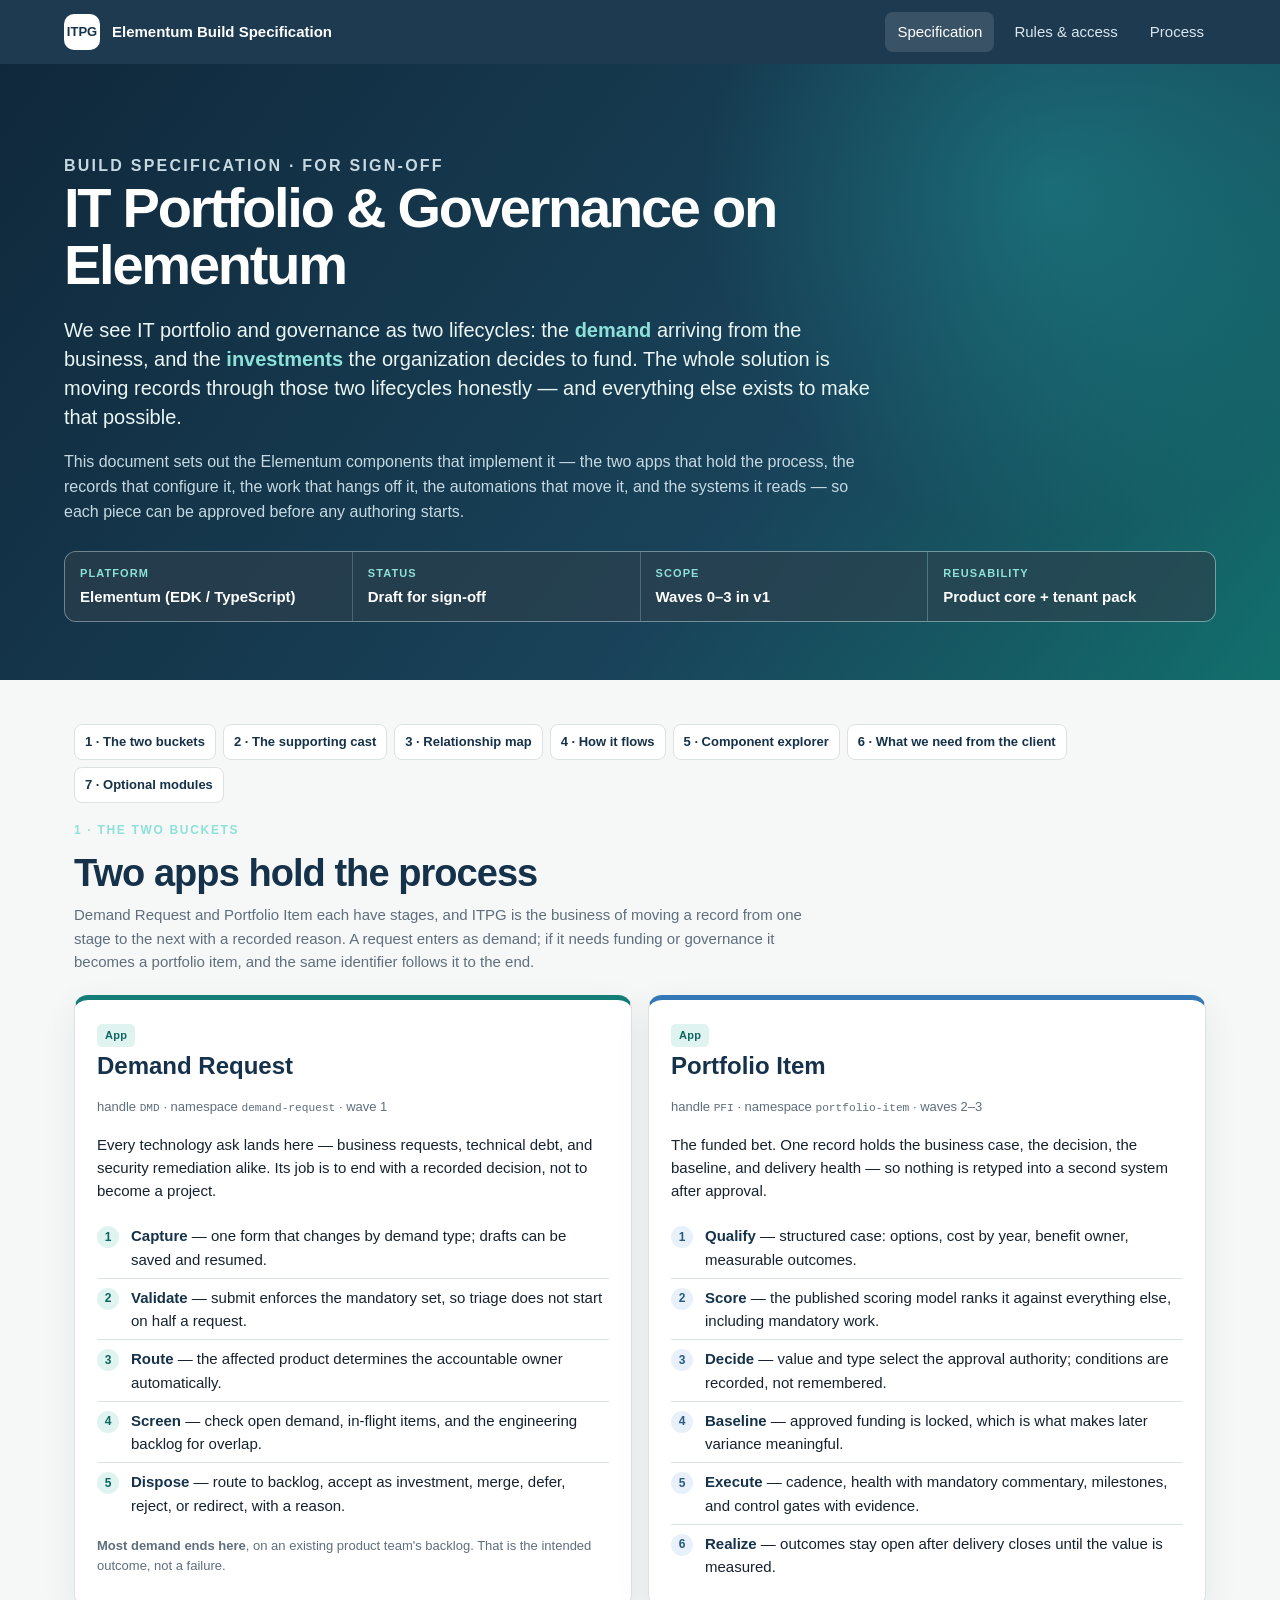
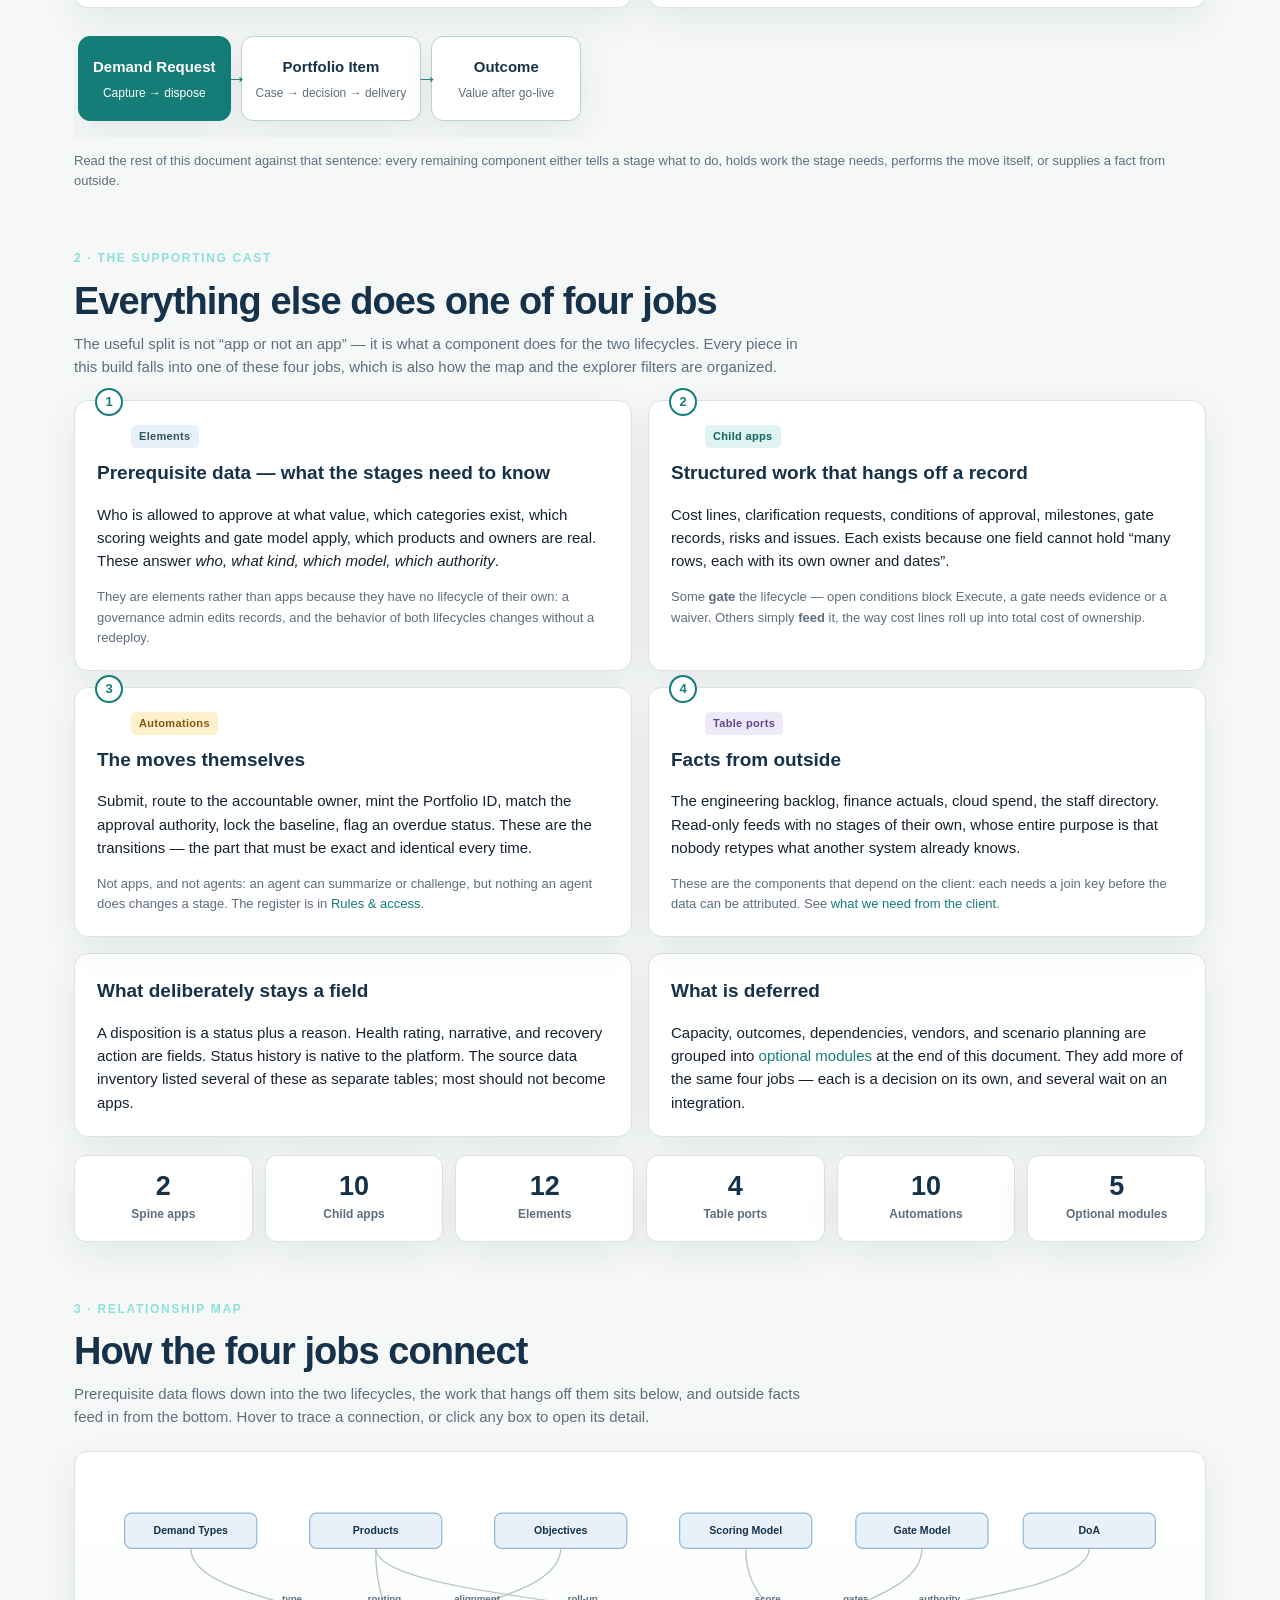
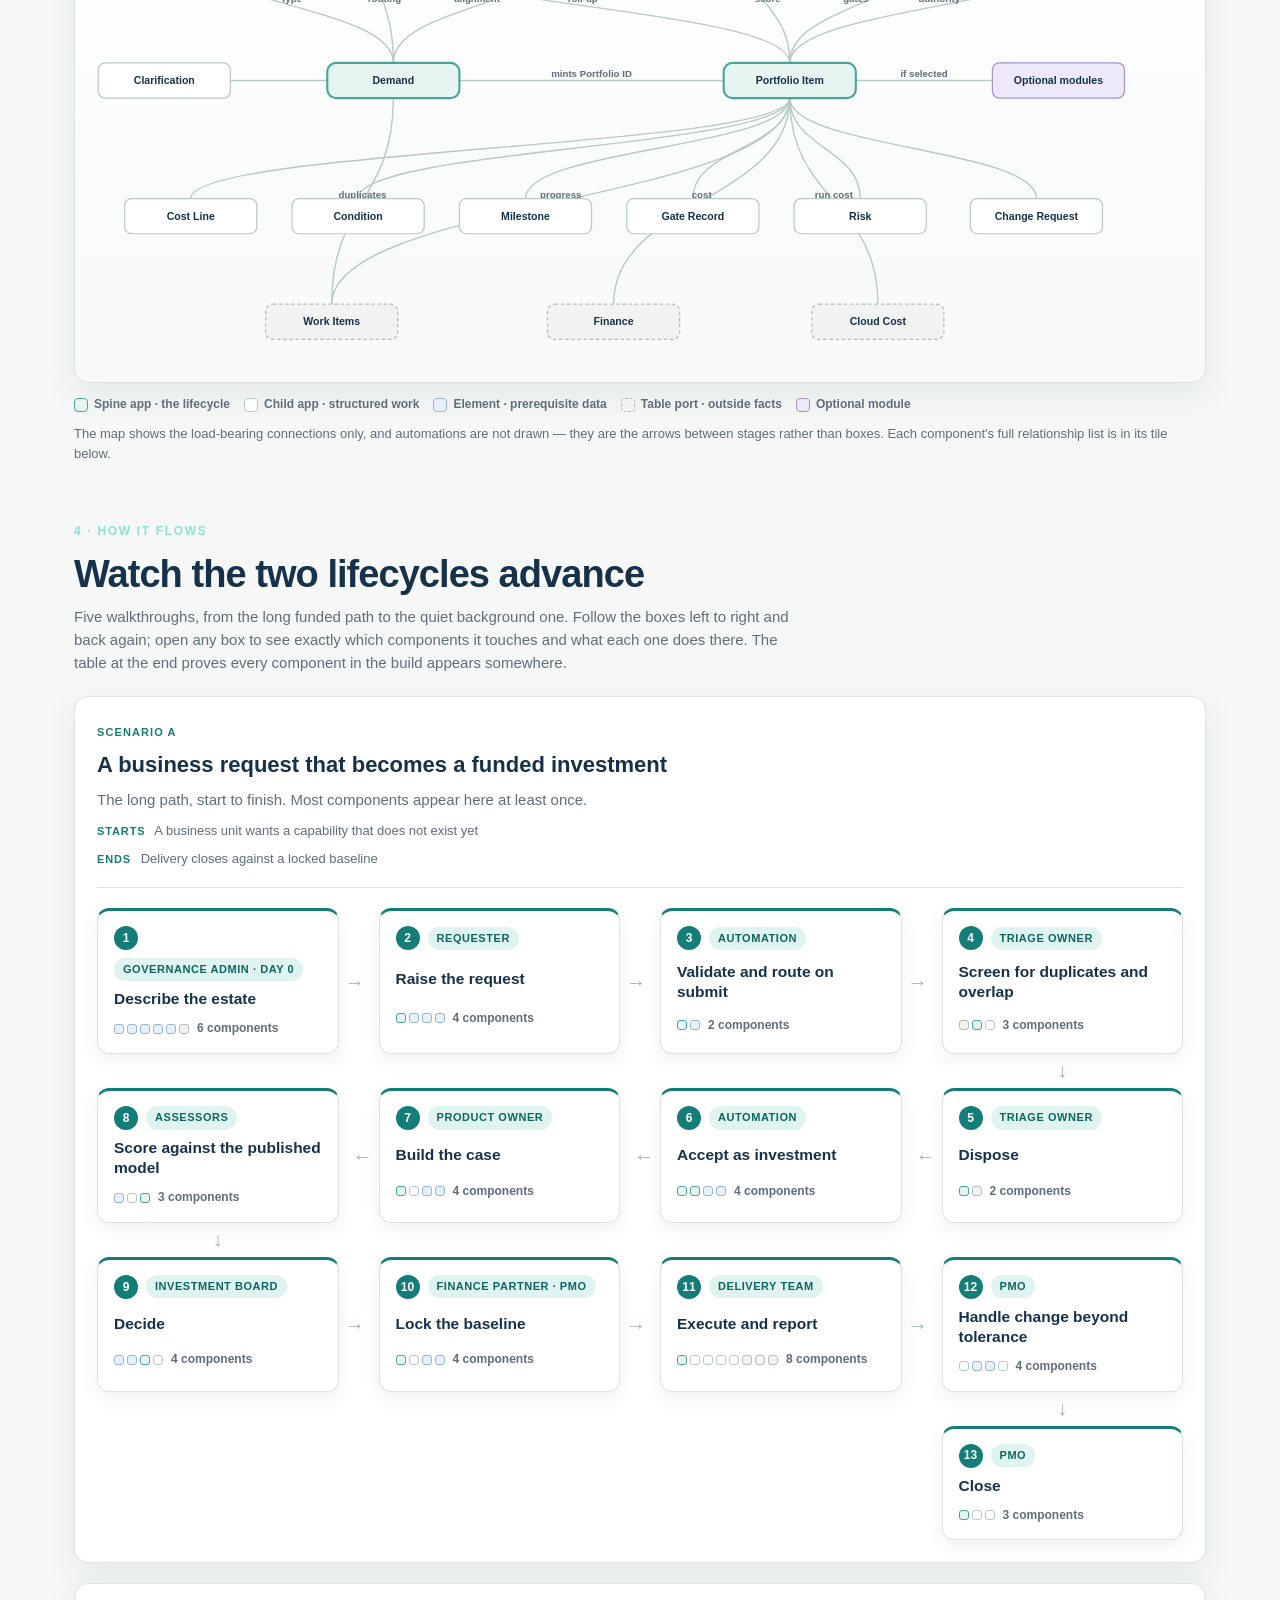
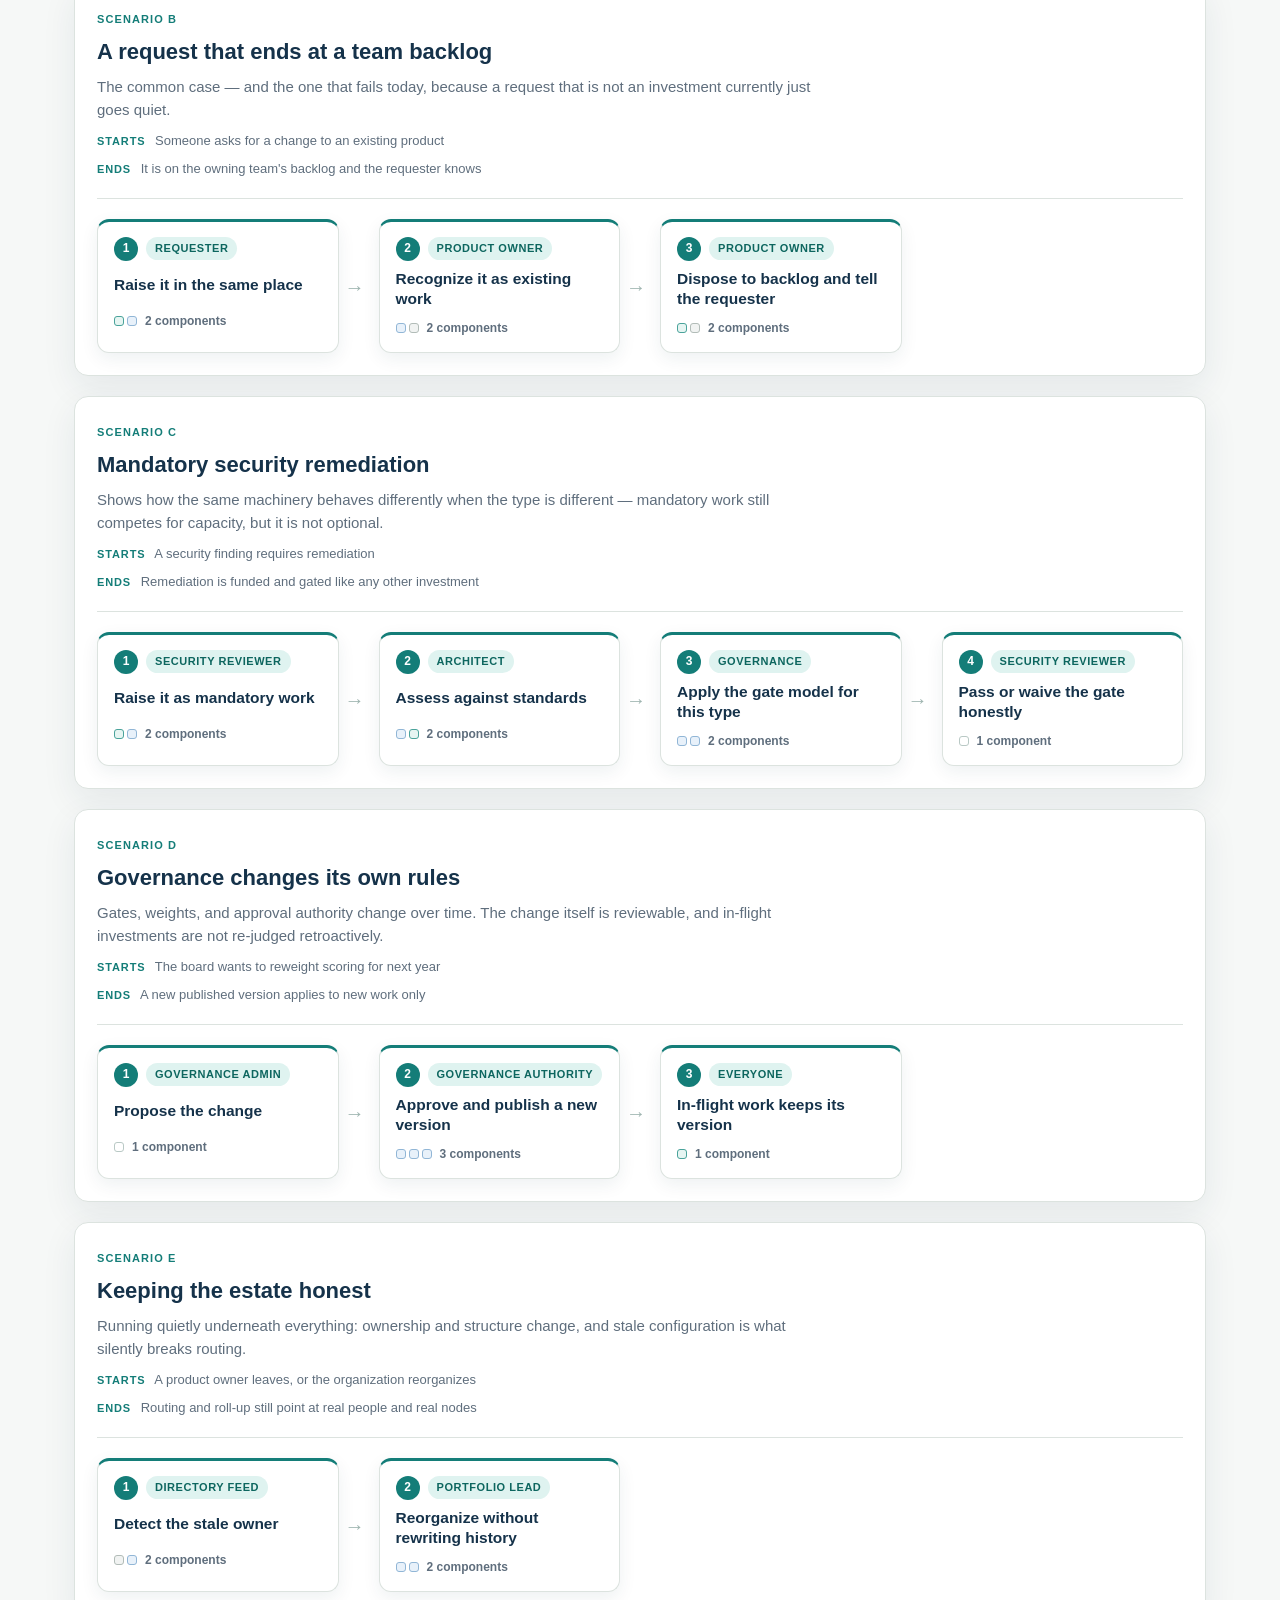
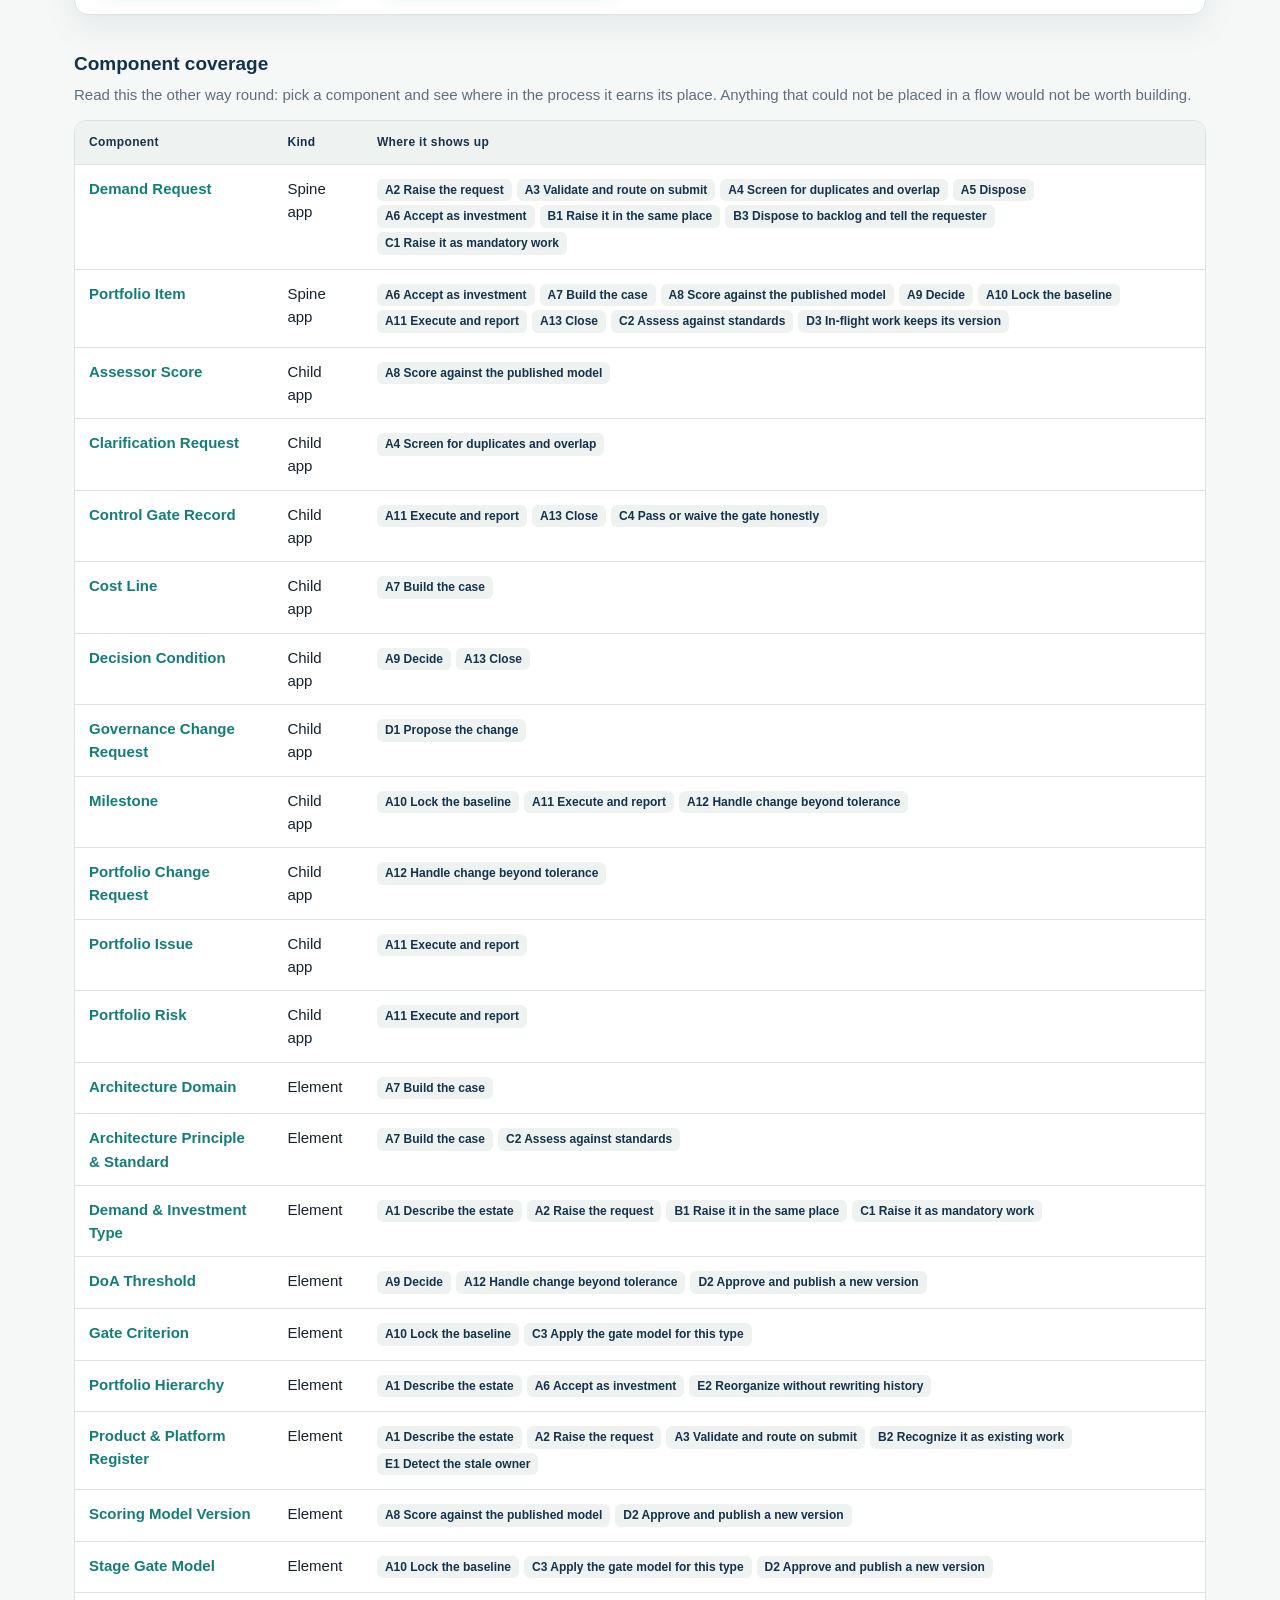
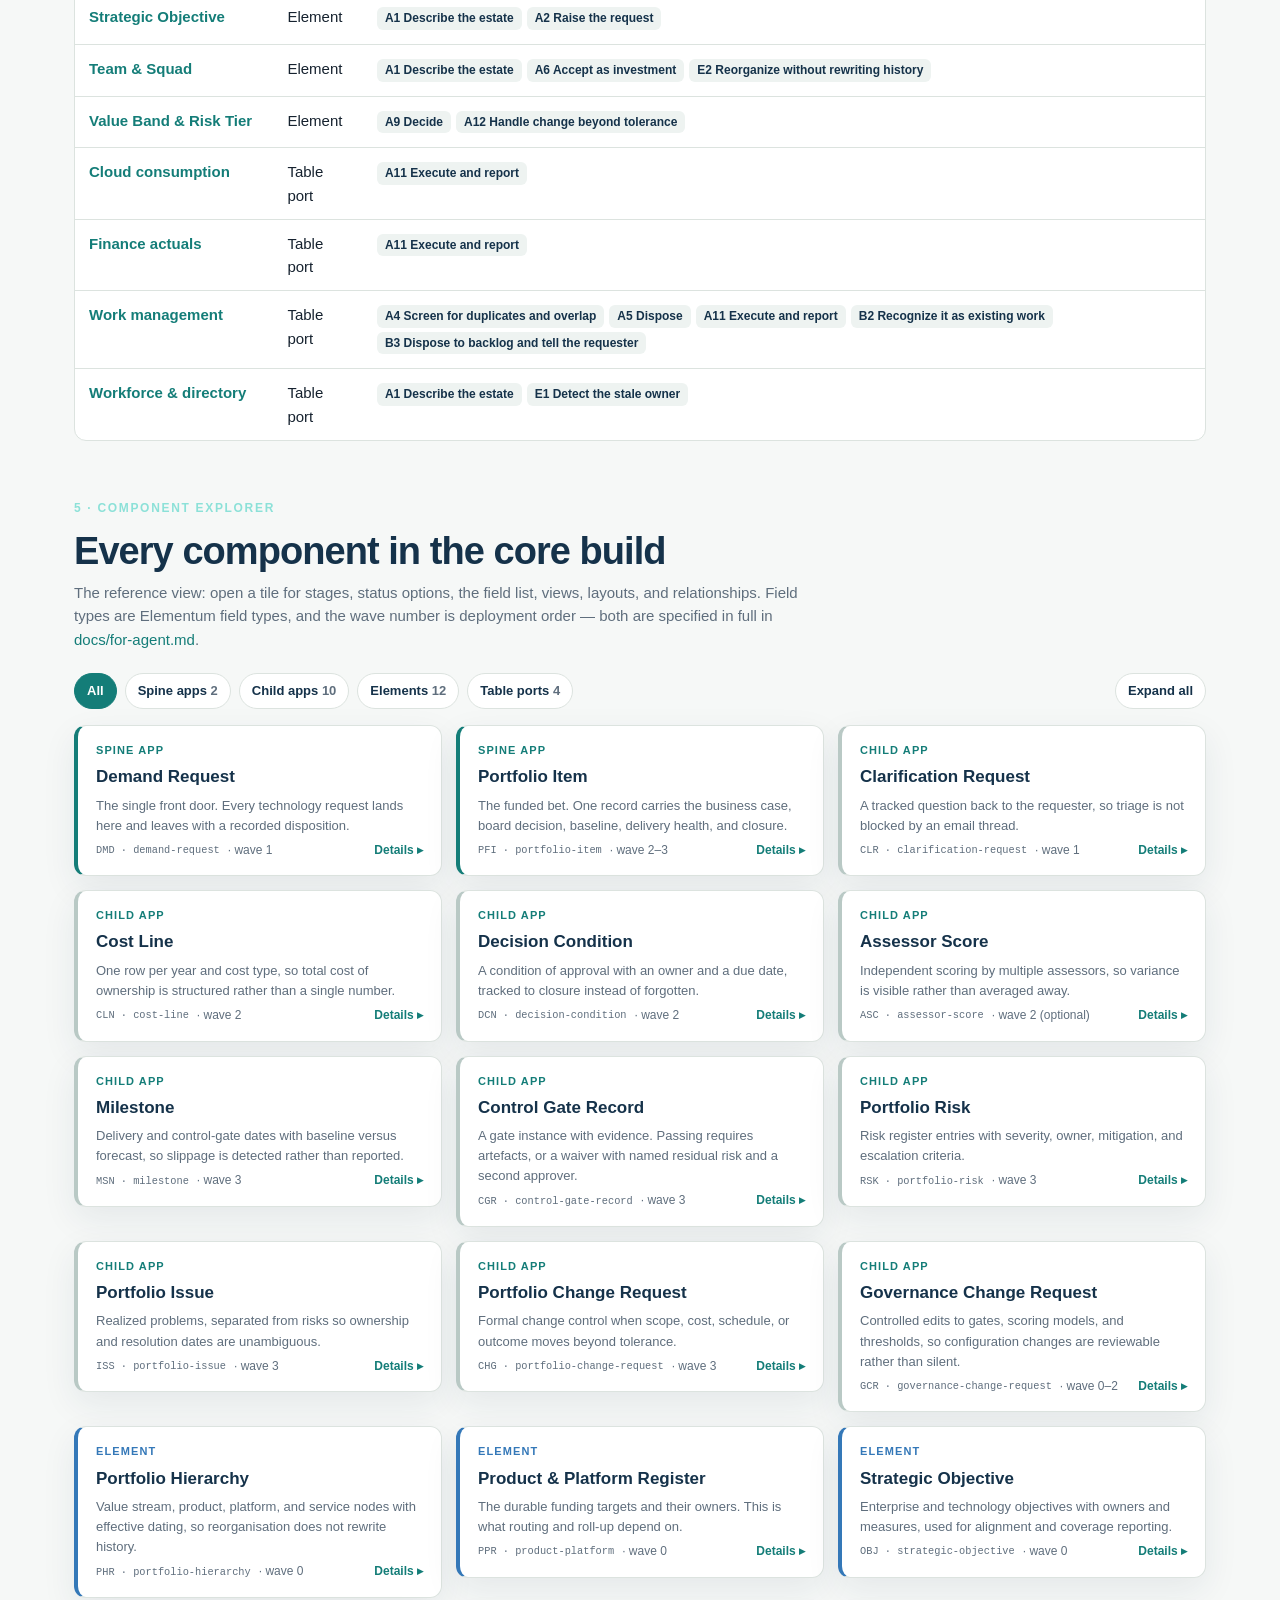
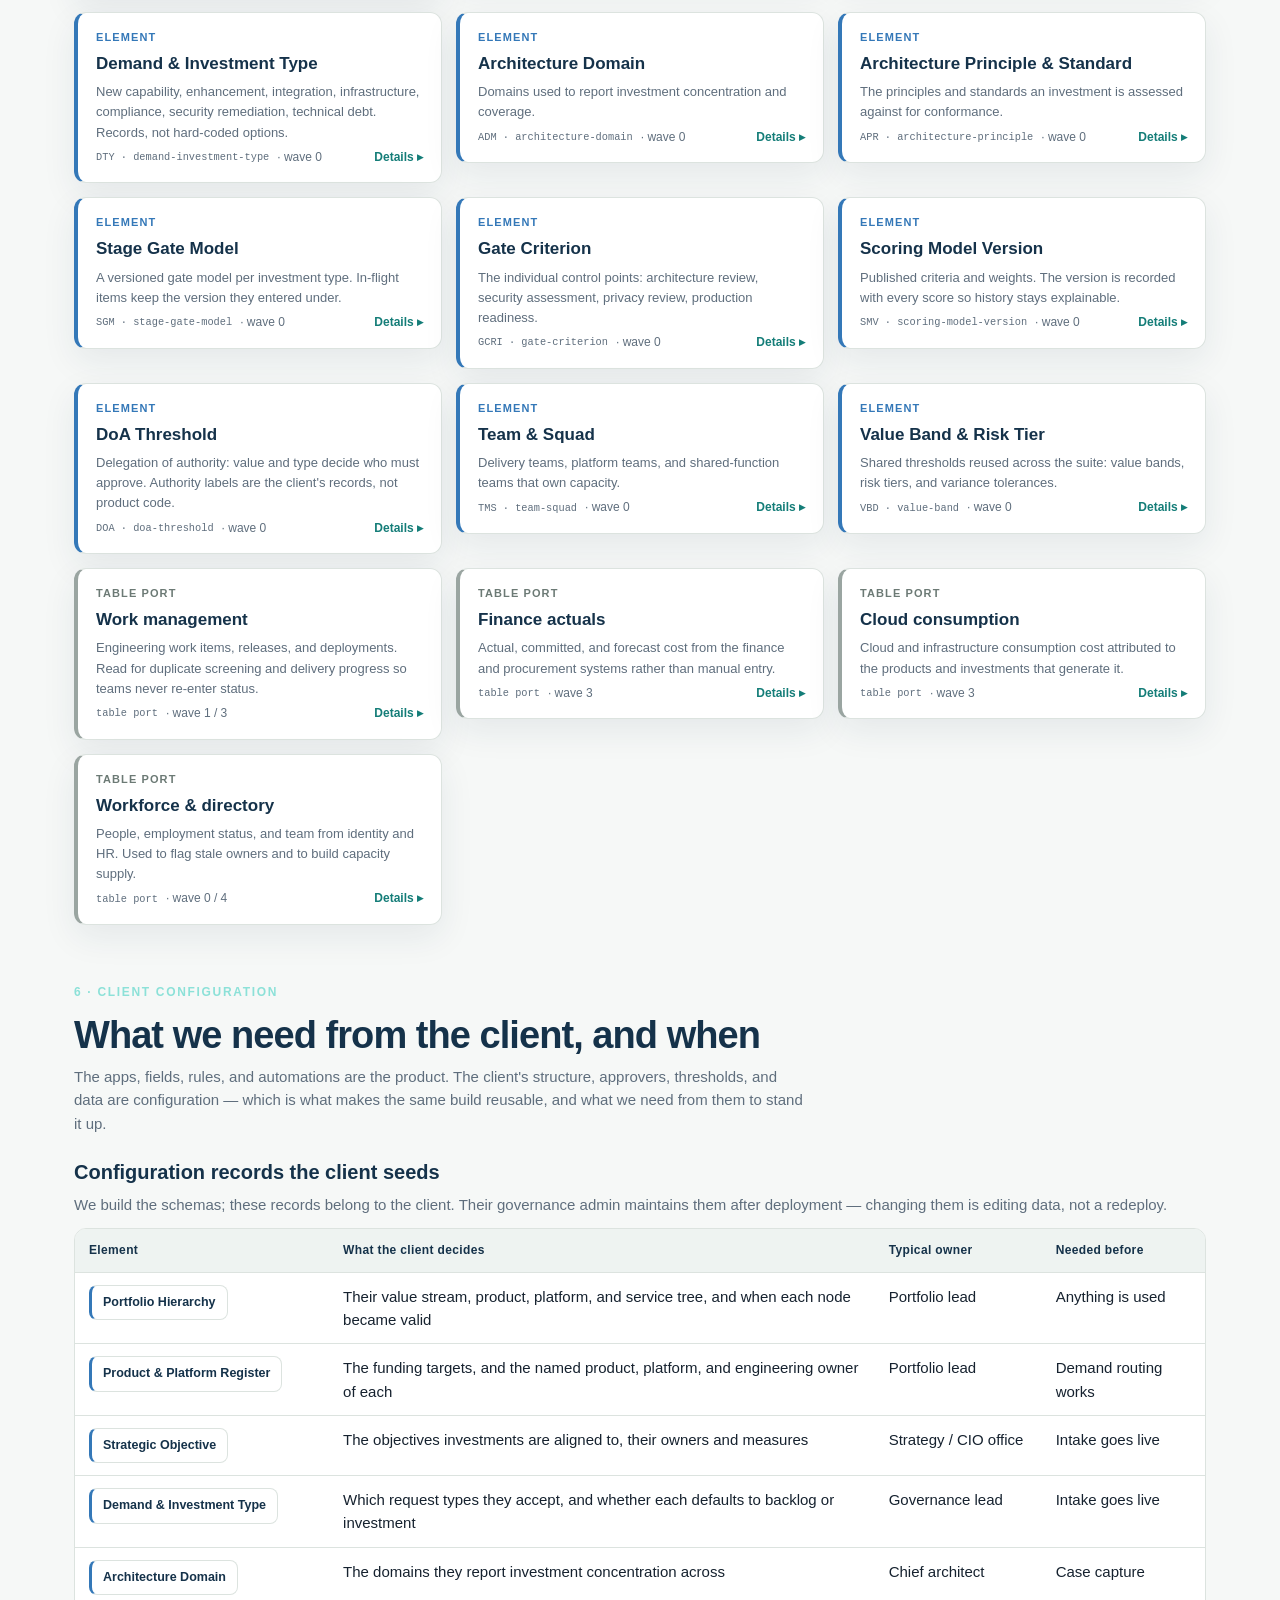
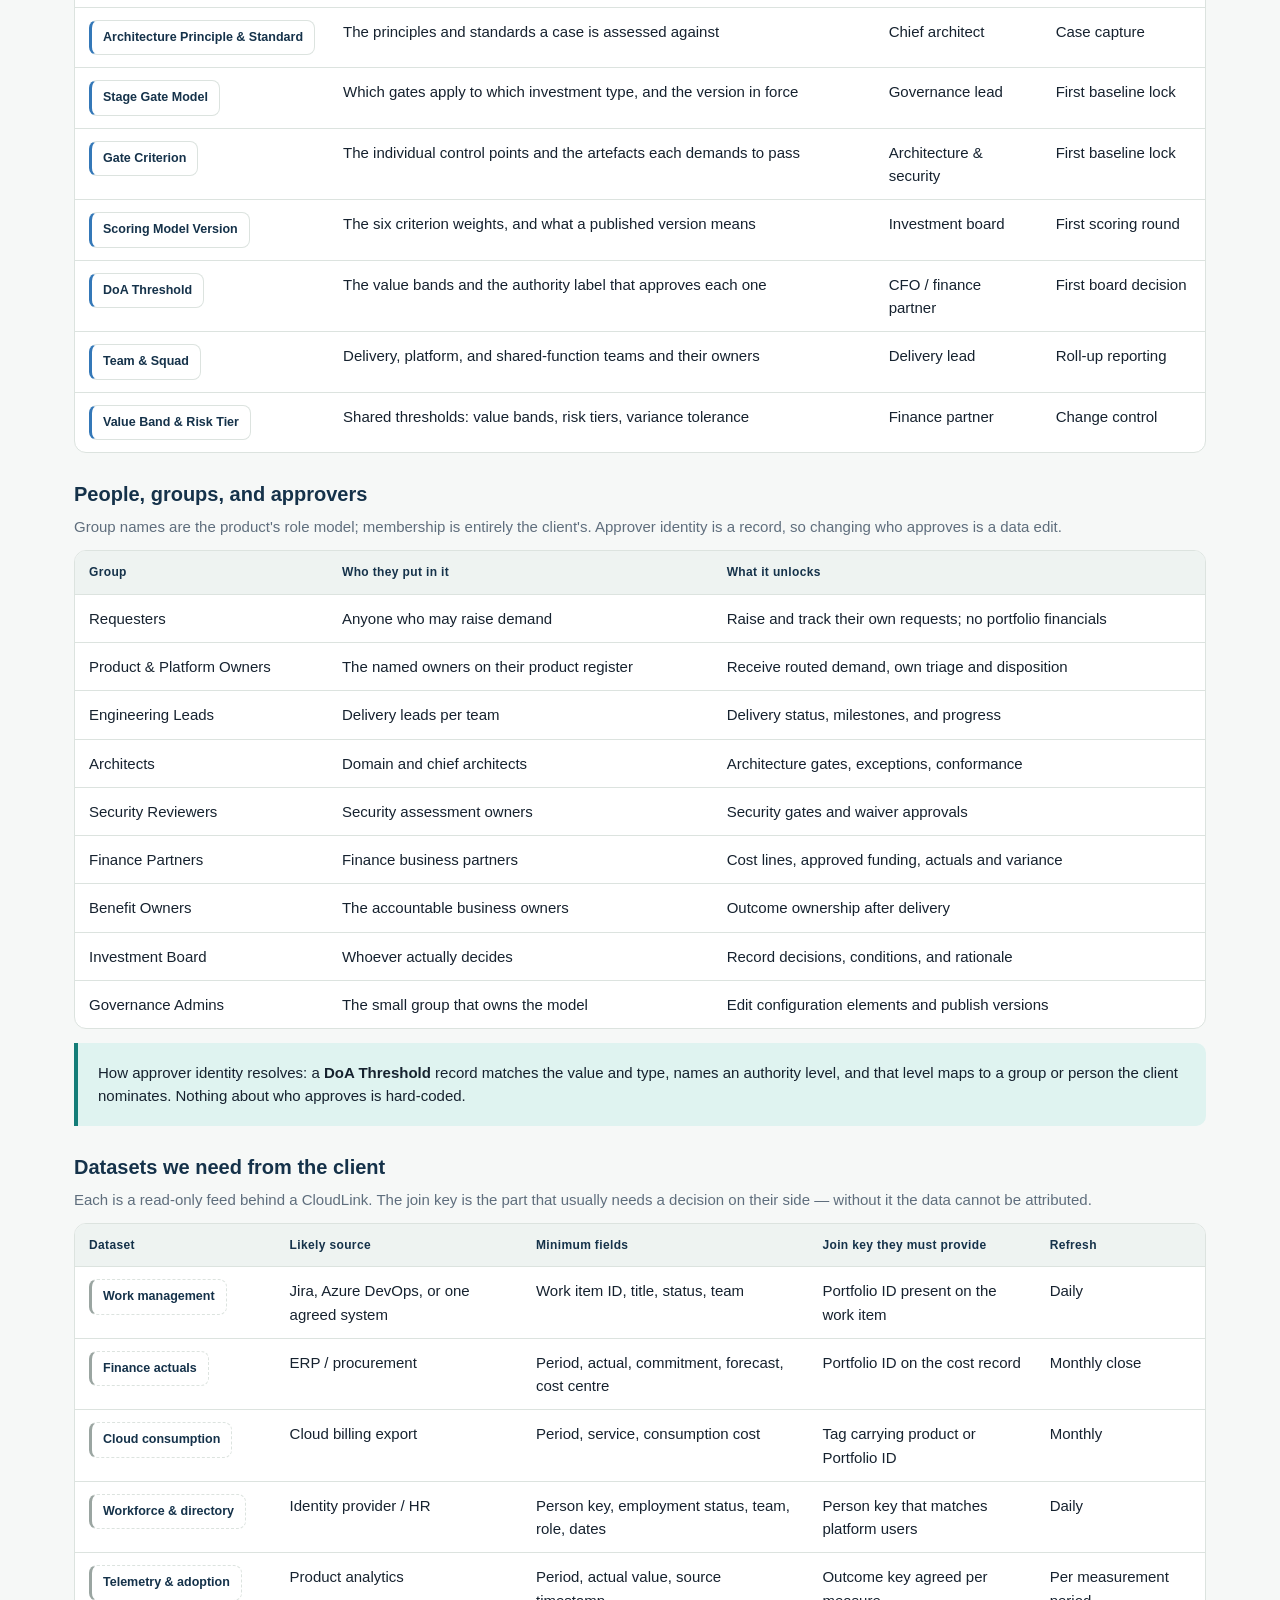
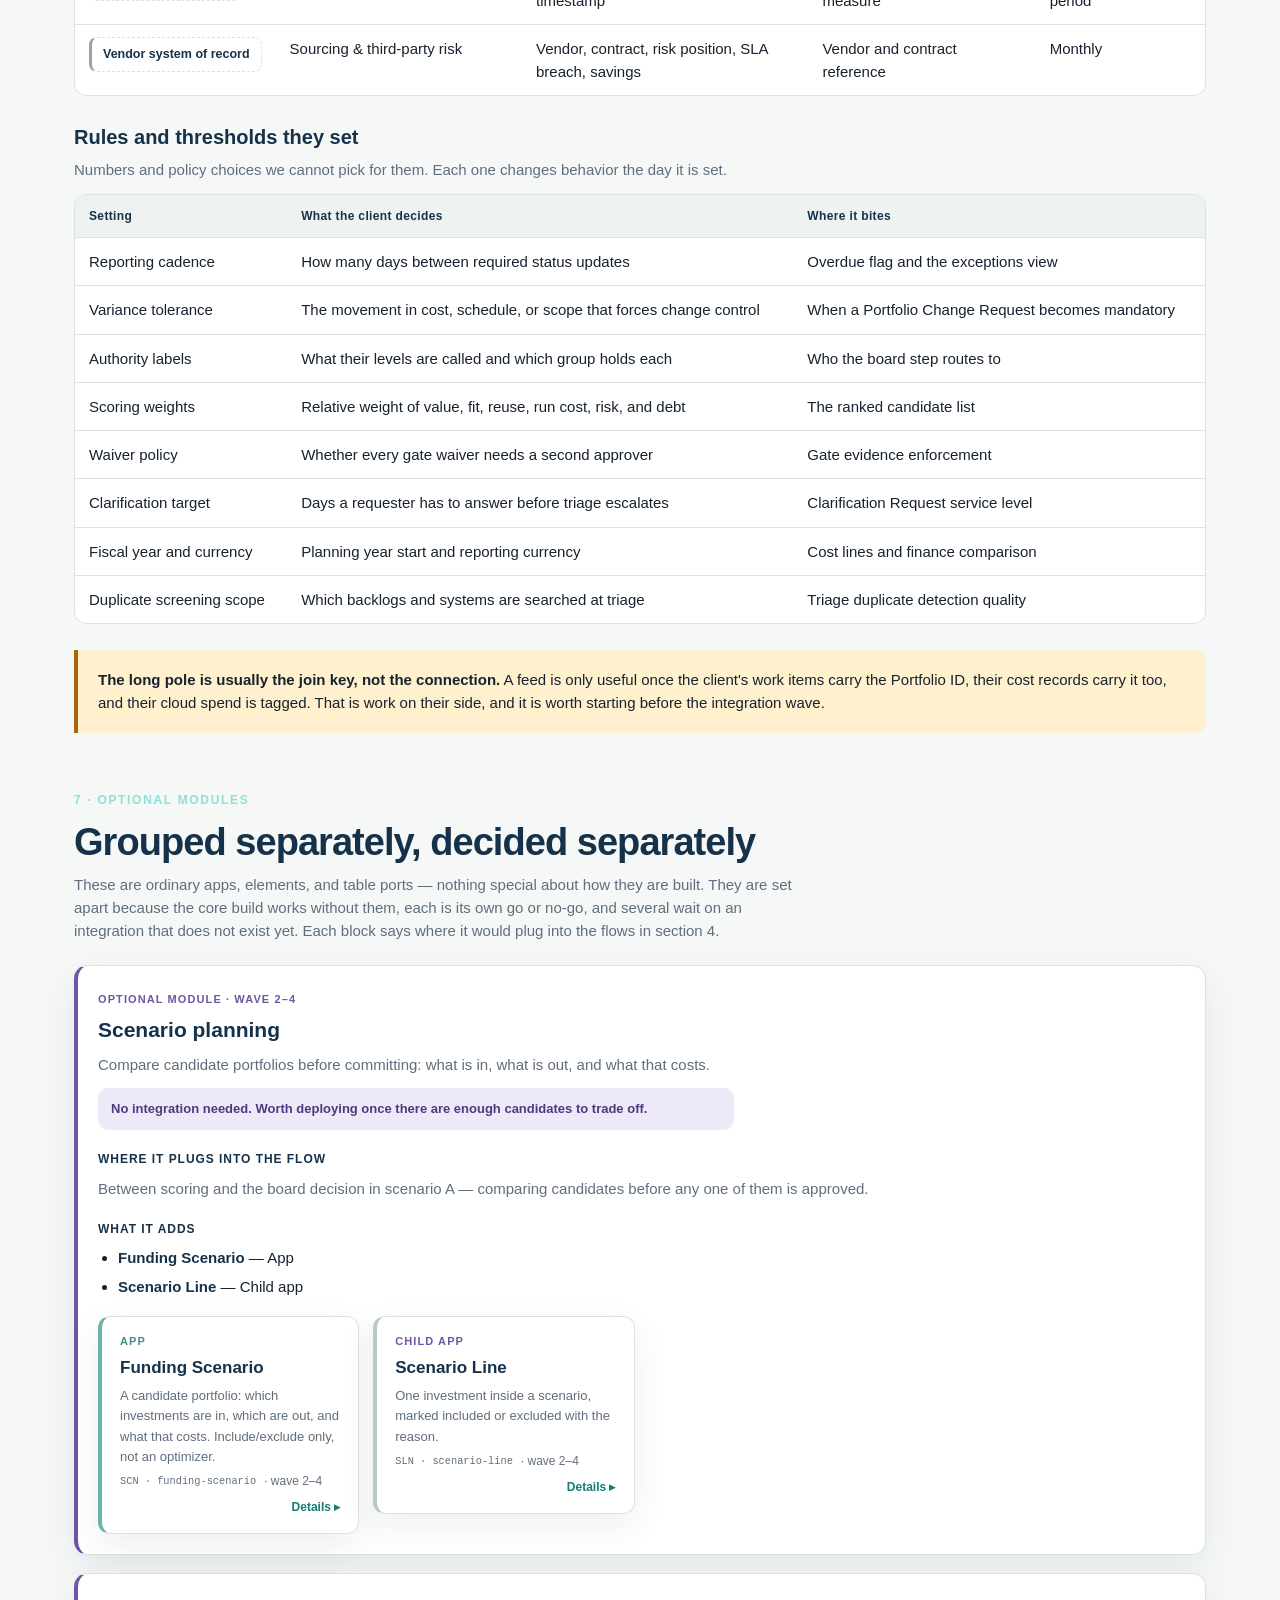
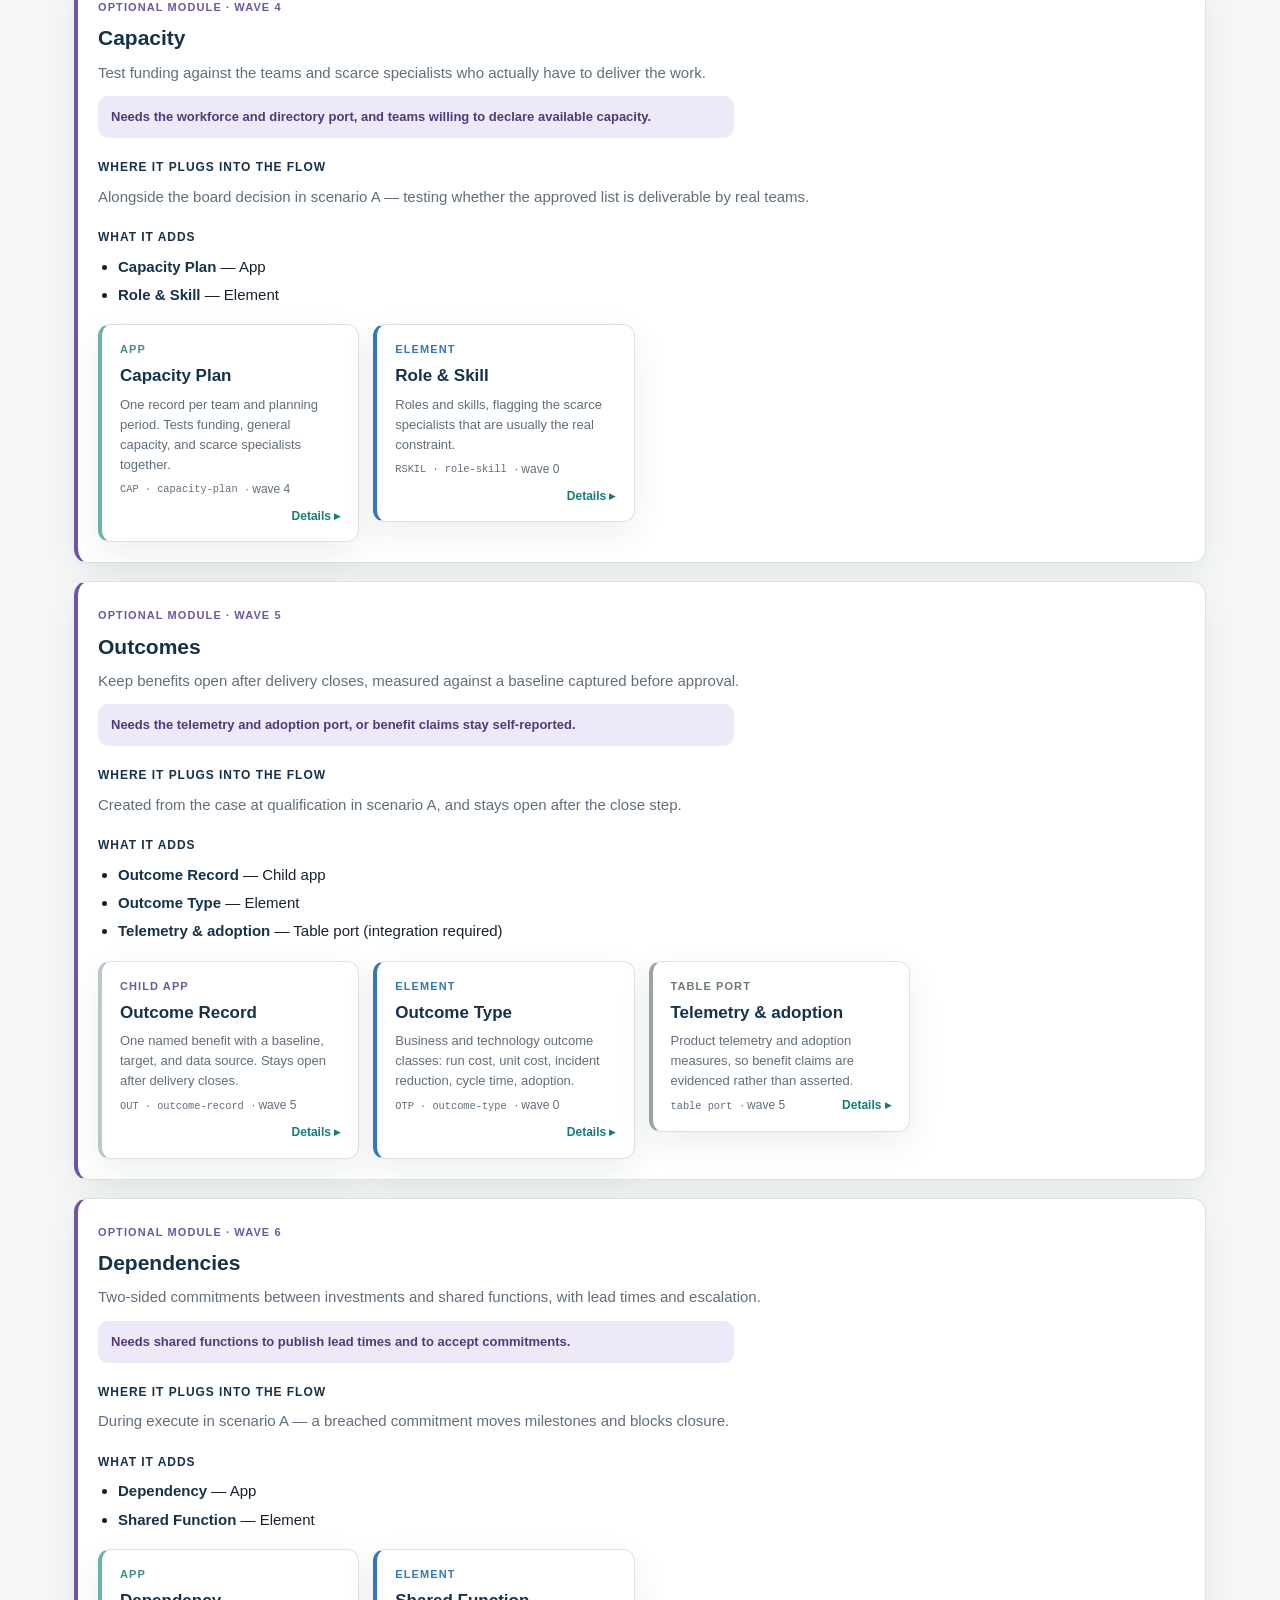
==== commit 143f0b19: "Address section 6 to internal readers, not the client Copy now names what the client must seed, nomi" ====
--- a/index.html
+++ b/index.html
@@ -39,7 +39,7 @@
         <a href="#map">3 · Relationship map</a>
         <a href="#flow">4 · How it flows</a>
         <a href="#explorer">5 · Component explorer</a>
-        <a href="#configure">6 · What you configure</a>
+        <a href="#configure">6 · What we need from the client</a>
         <a href="#optional">7 · Optional modules</a>
       </nav>
 
@@ -127,7 +127,7 @@
             <span class="badge badge-table">Table ports</span>
             <h3>Facts from outside</h3>
             <p>The engineering backlog, finance actuals, cloud spend, the staff directory. Read-only feeds with no stages of their own, whose entire purpose is that nobody retypes what another system already knows.</p>
-            <p class="small">These are the components that depend on you: each needs a join key before the data can be attributed. See <a href="#configure">what you configure</a>.</p>
+            <p class="small">These are the components that depend on the client: each needs a join key before the data can be attributed. See <a href="#configure">what we need from the client</a>.</p>
           </article>
         </div>
 
@@ -200,12 +200,12 @@
 
       <section class="section" id="configure">
         <div class="section-head">
-          <p class="eyebrow">6 · What you configure</p>
-          <h2>What we need from you, and when</h2>
-          <p class="lede">The apps, fields, rules, and automations are the product. Your structure, your approvers, your thresholds, and your data are configuration — which is what makes the same build reusable, and what we need from you to stand it up.</p>
+          <p class="eyebrow">6 · Client configuration</p>
+          <h2>What we need from the client, and when</h2>
+          <p class="lede">The apps, fields, rules, and automations are the product. The client's structure, approvers, thresholds, and data are configuration — which is what makes the same build reusable, and what we need from them to stand it up.</p>
         </div>
         <div id="client-config"></div>
-        <div class="callout warning" style="margin-top:18px"><strong>The long pole is usually the join key, not the connection.</strong> A feed is only useful once your work items carry the Portfolio ID, your cost records carry it too, and your cloud spend is tagged. That is work on your side, and it is worth starting before the integration wave.</div>
+        <div class="callout warning" style="margin-top:18px"><strong>The long pole is usually the join key, not the connection.</strong> A feed is only useful once the client's work items carry the Portfolio ID, their cost records carry it too, and their cloud spend is tagged. That is work on their side, and it is worth starting before the integration wave.</div>
       </section>
 
       <section class="section" id="optional">
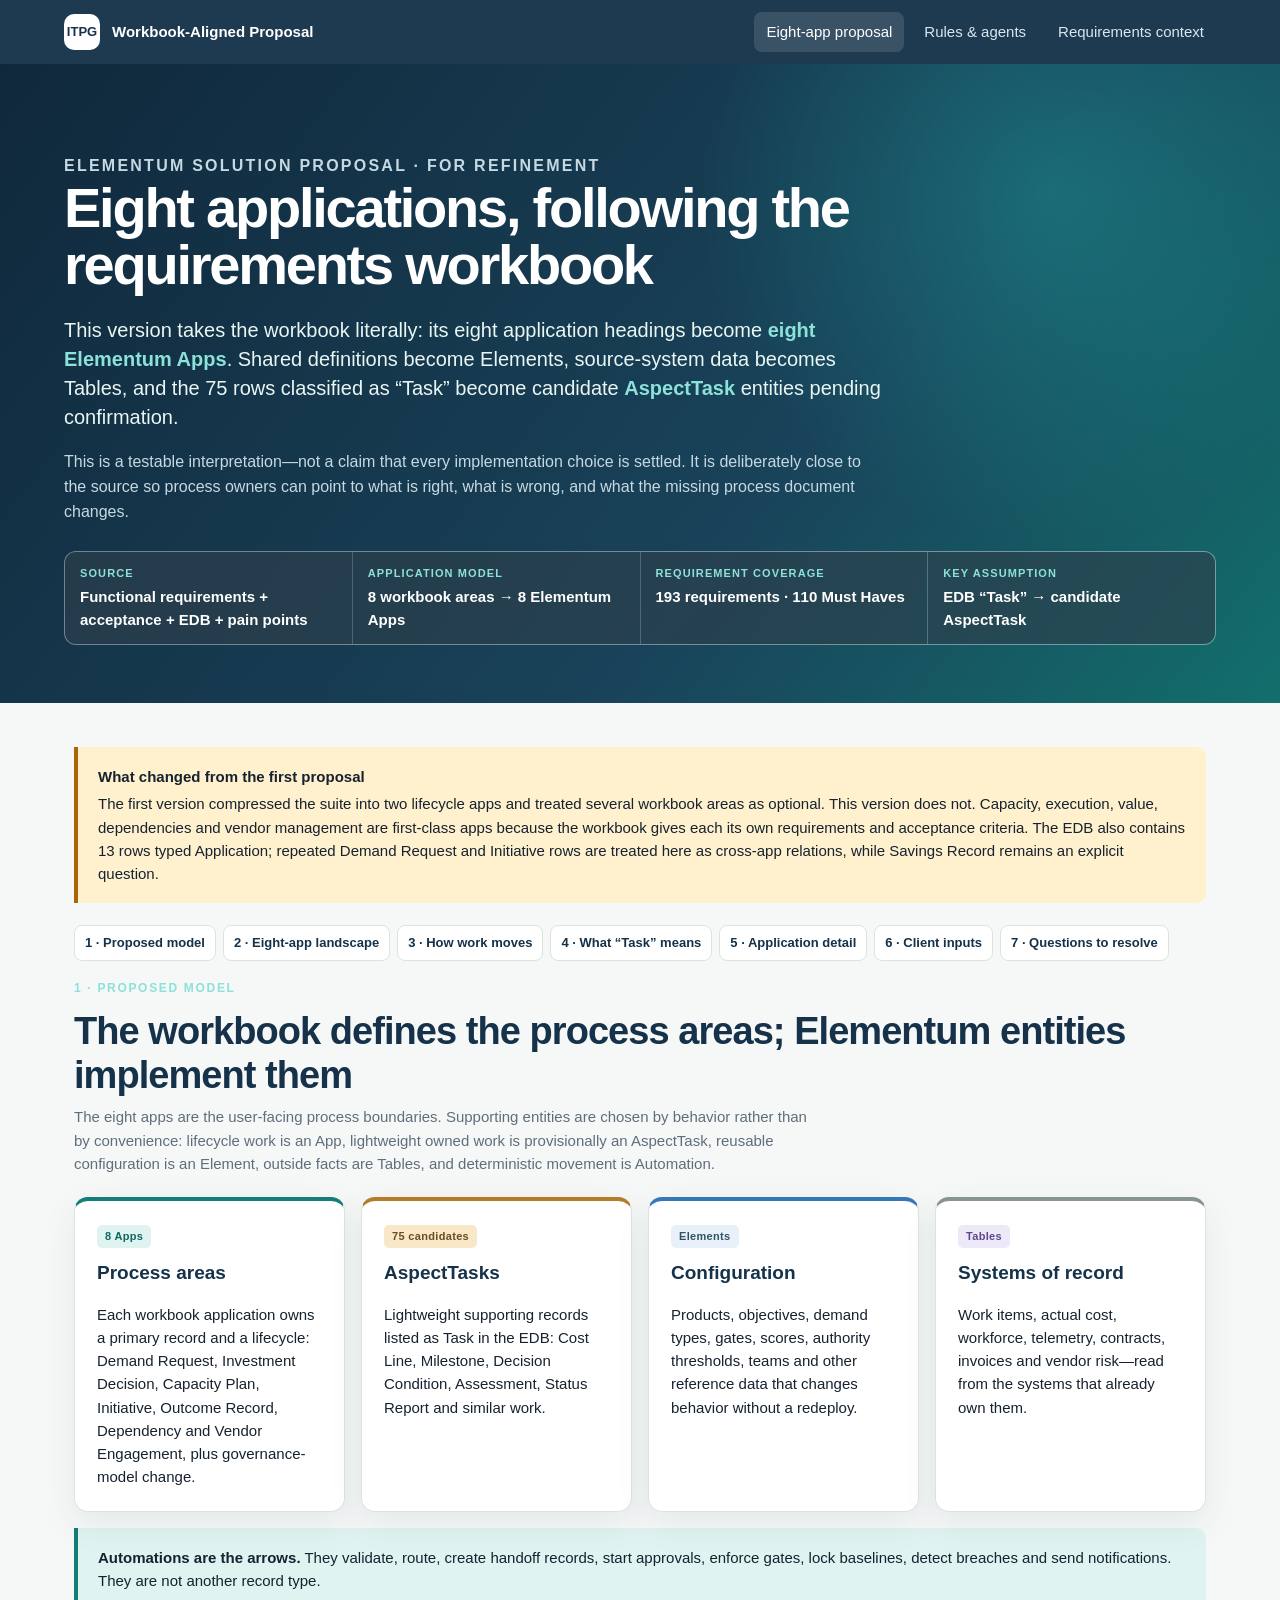
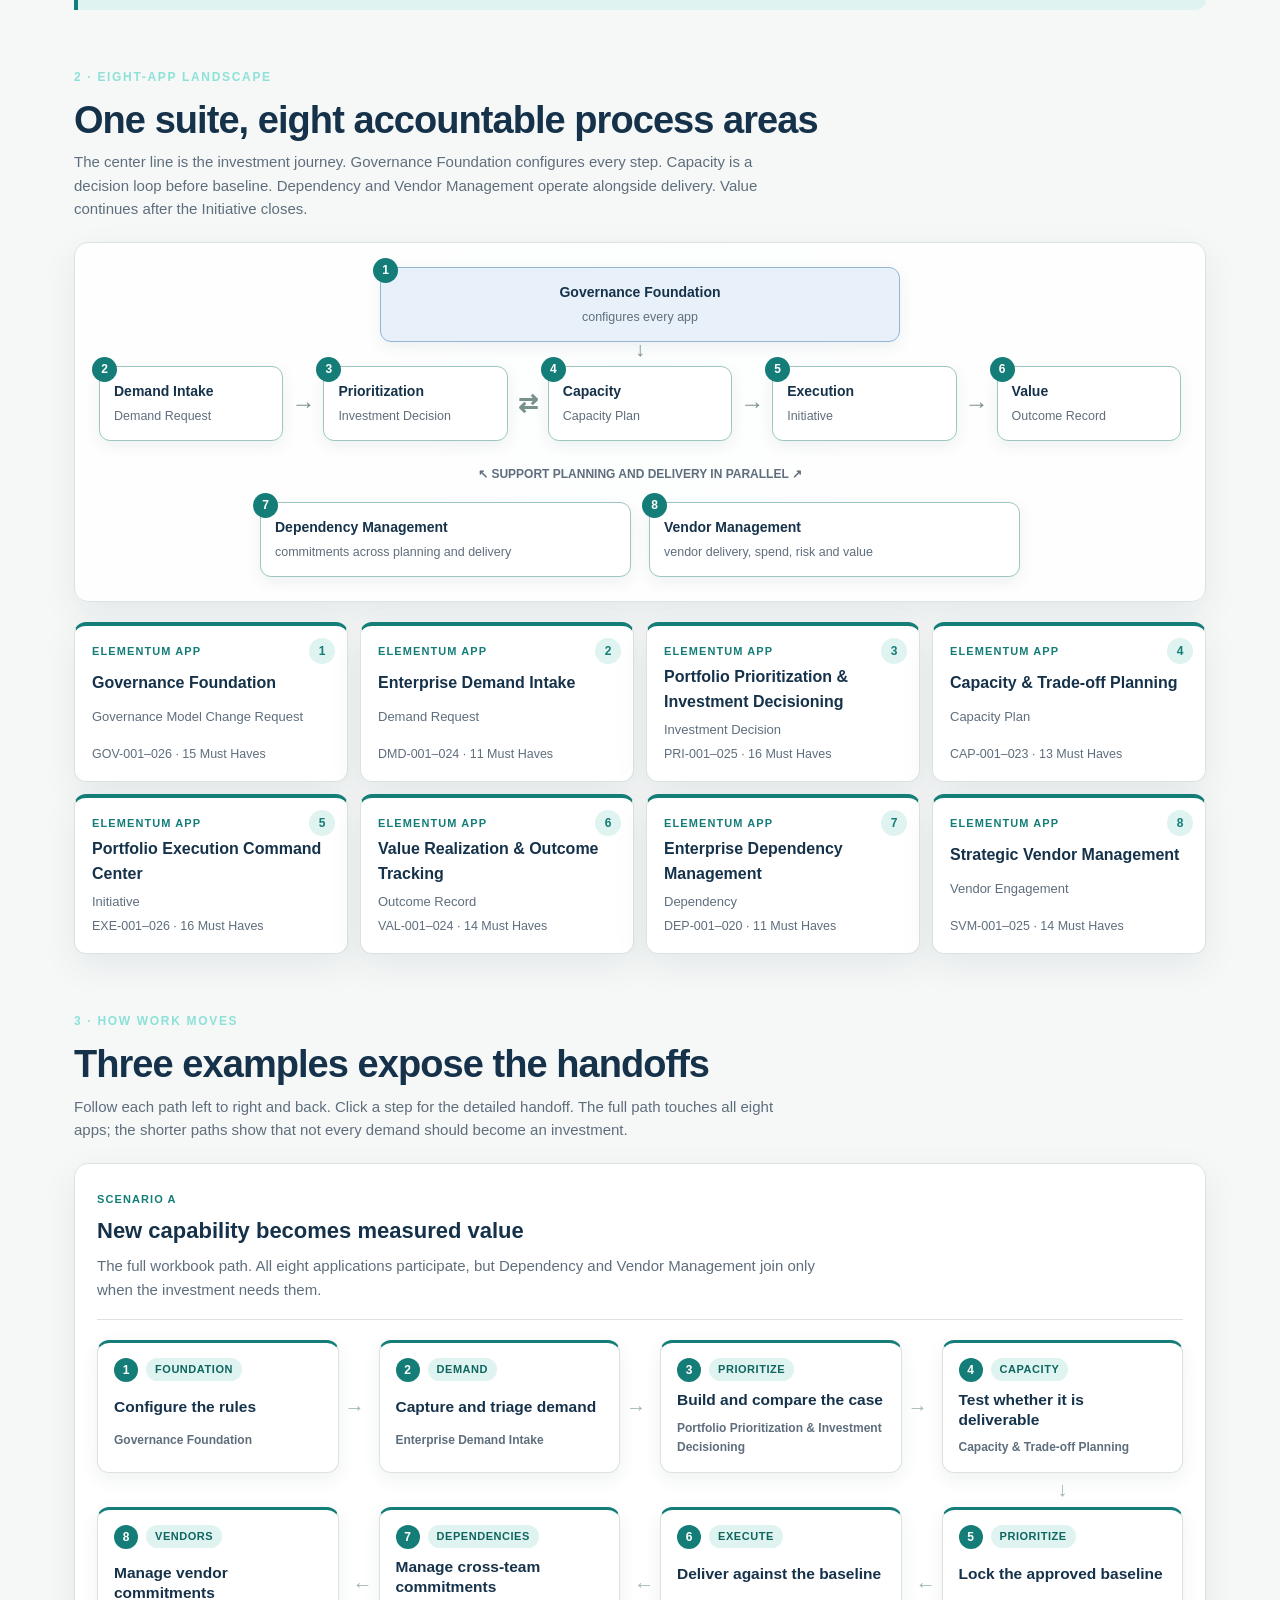
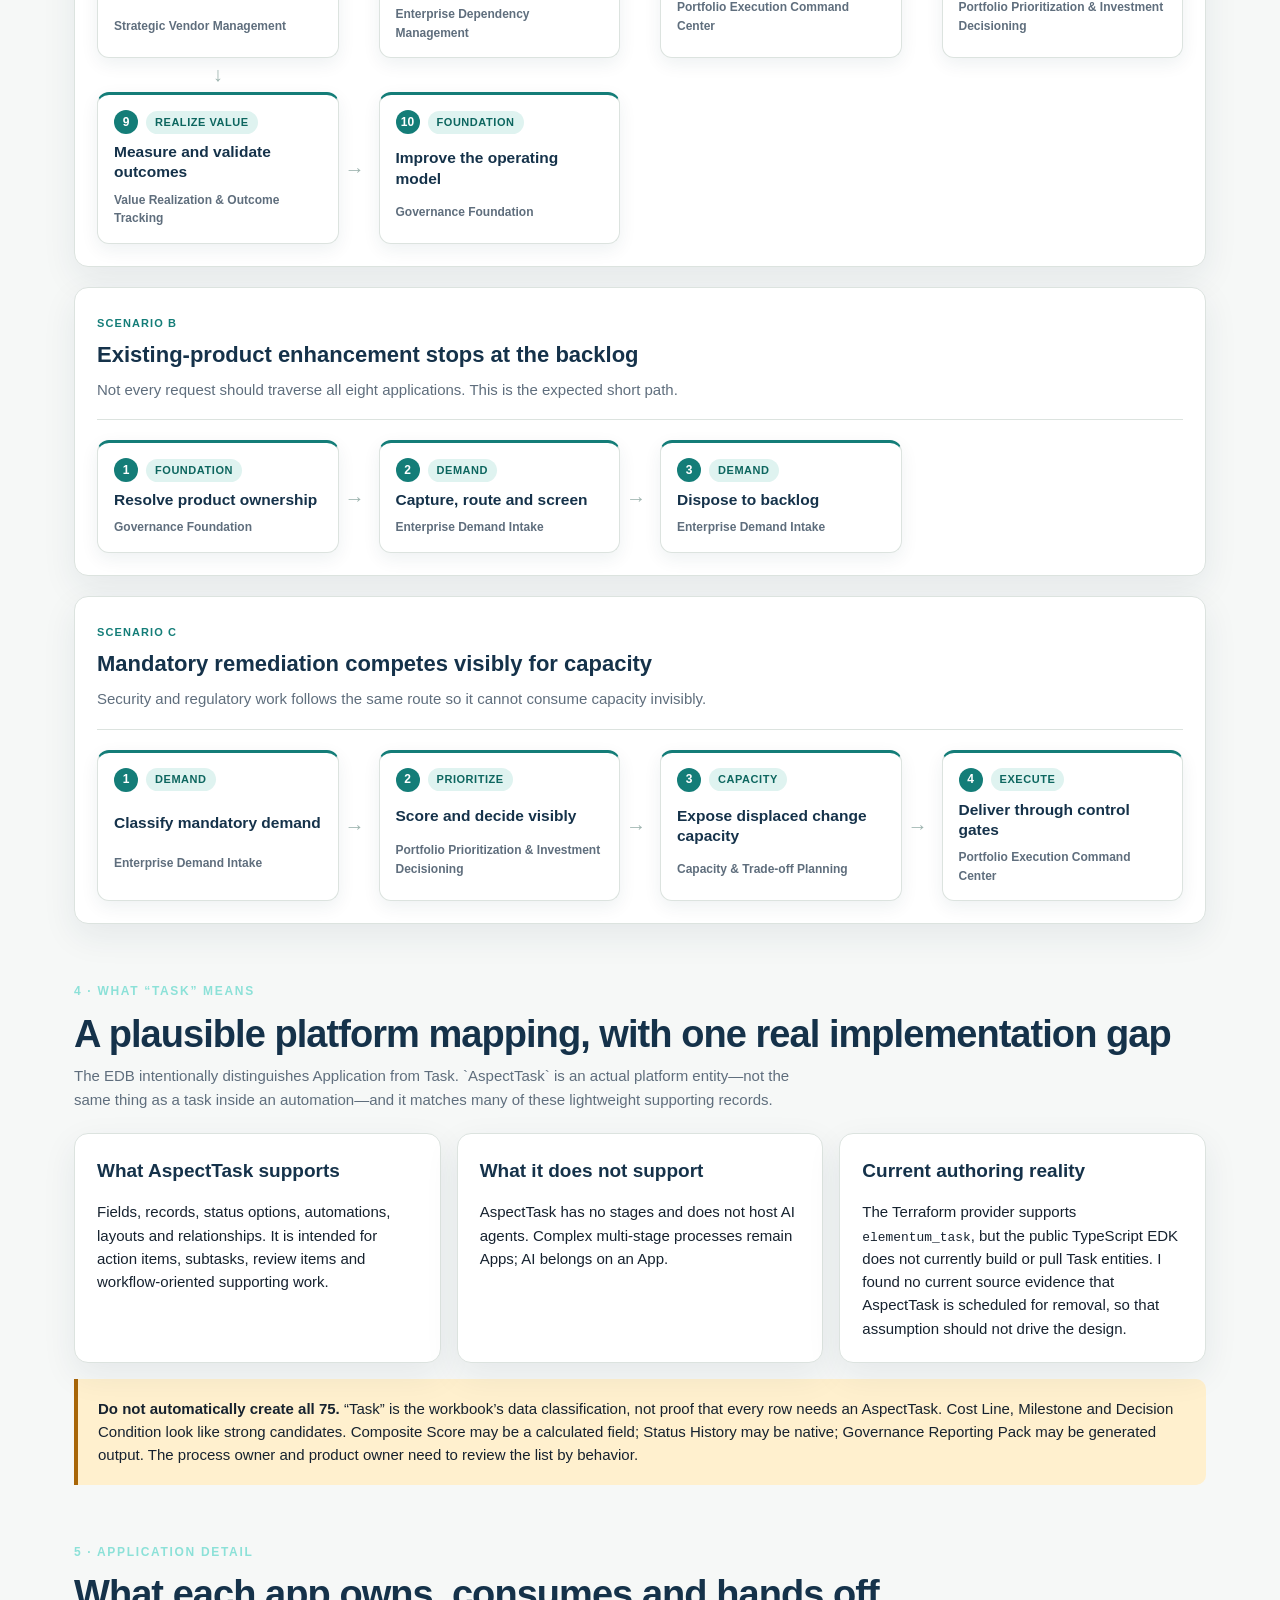
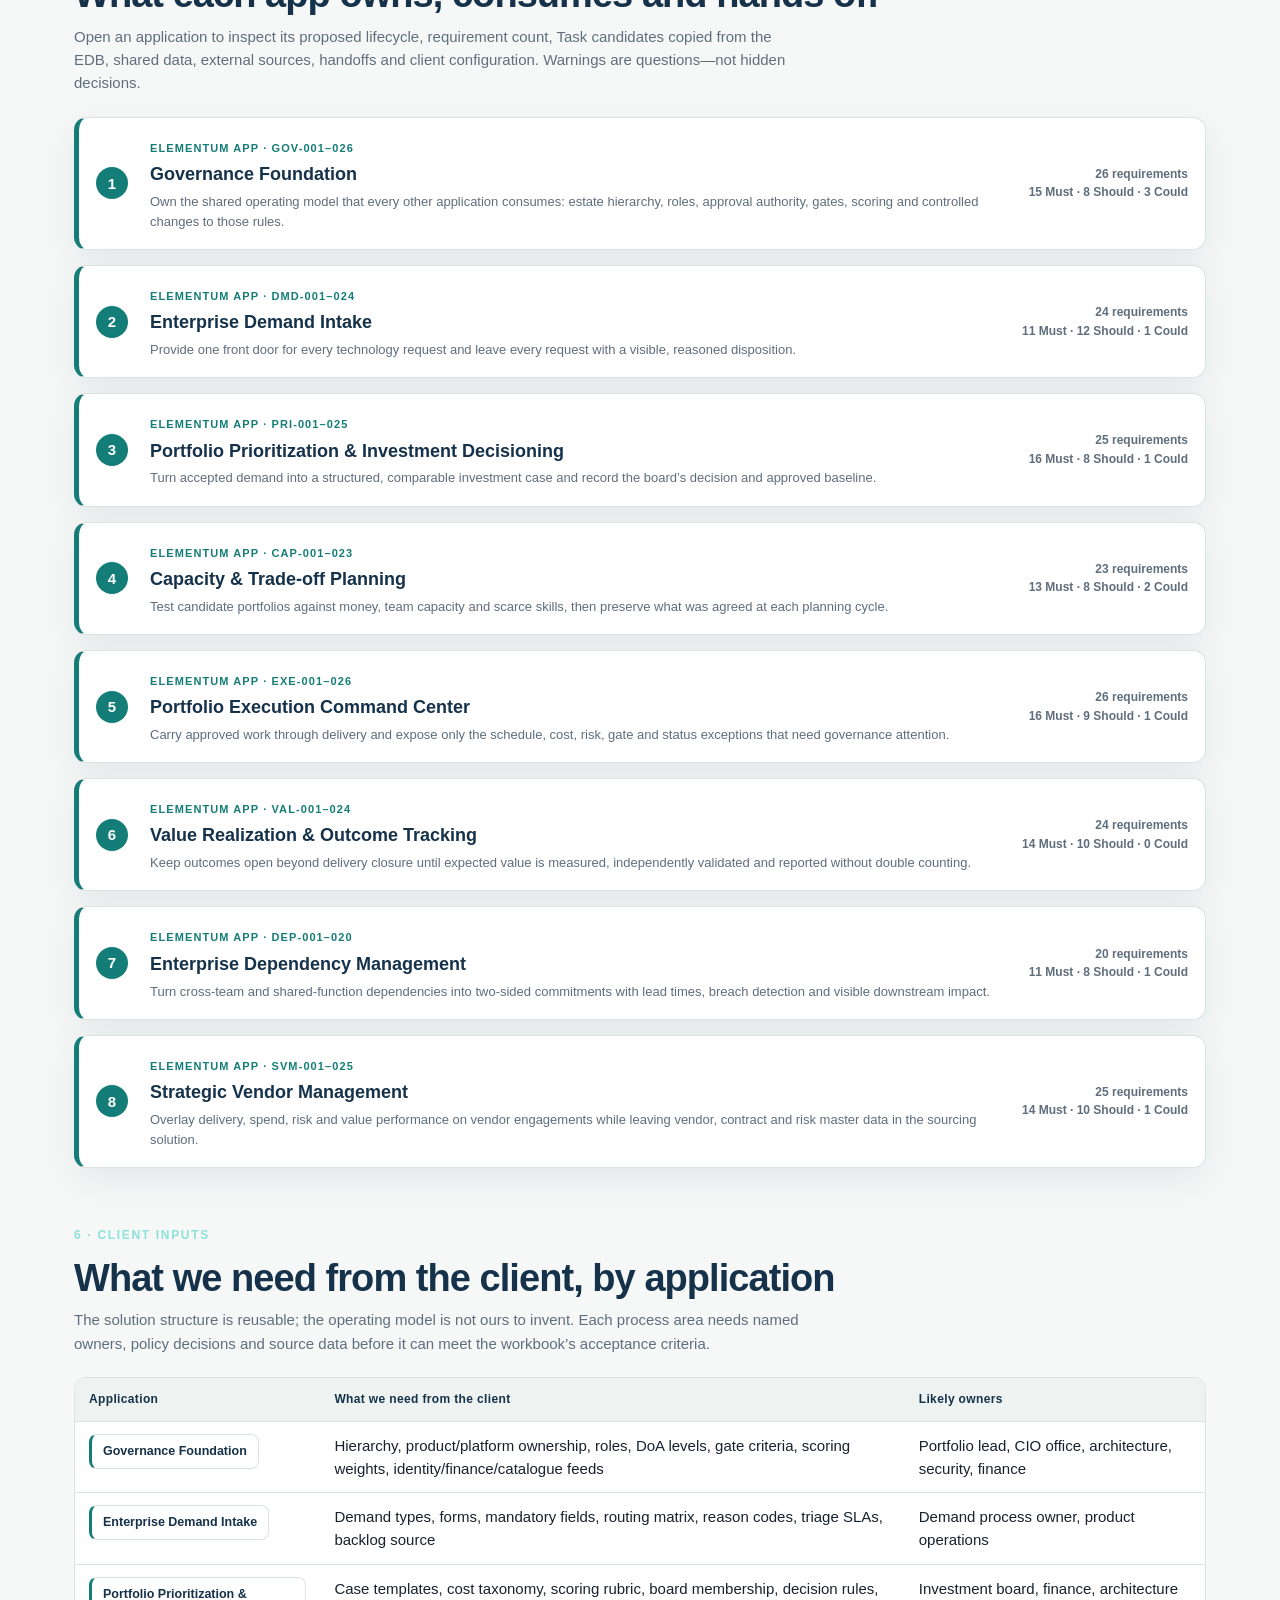
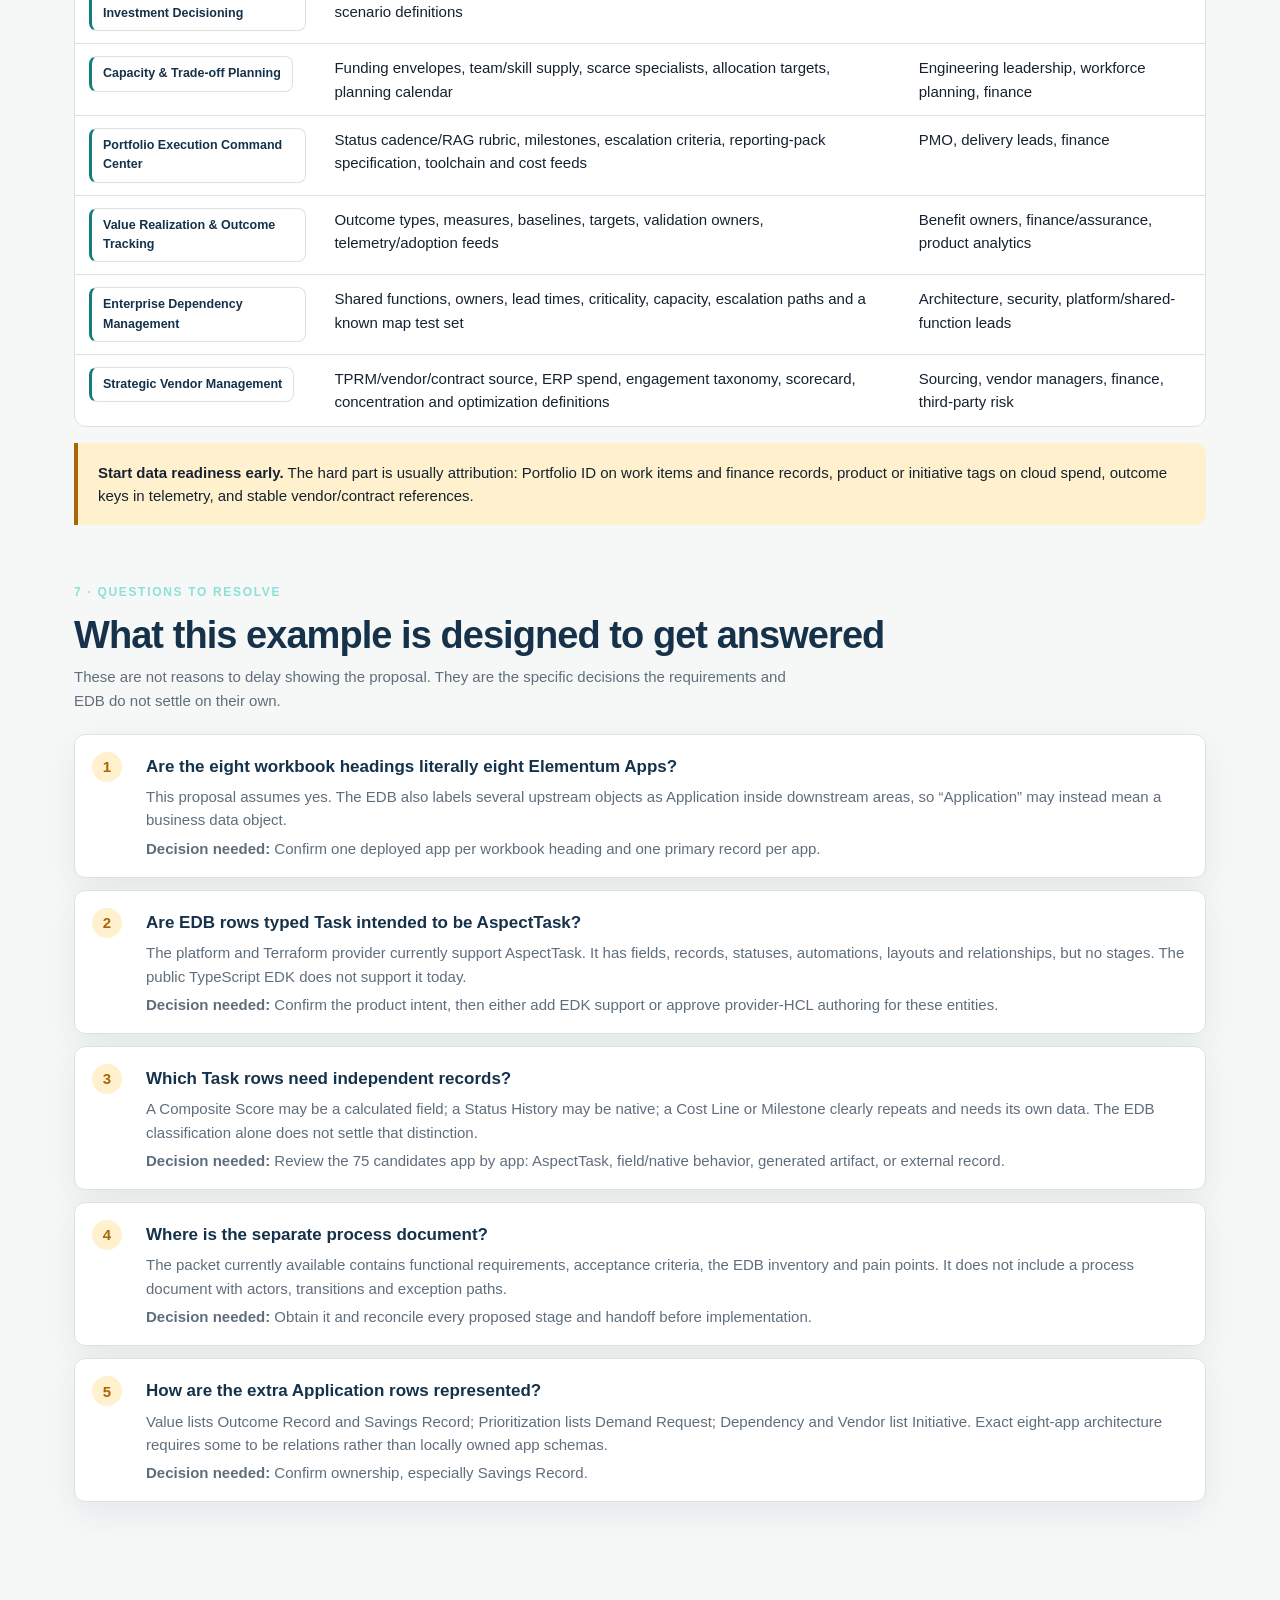
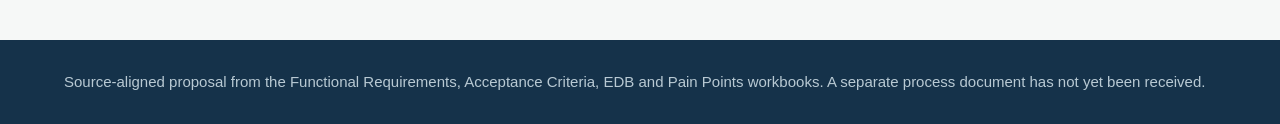
==== commit 038fa426: "Realign ITPG proposal to workbook's eight applications Treat each functional-requirement area as an " ====
--- a/index.html
+++ b/index.html
@@ -3,225 +3,196 @@
 <head>
   <meta charset="utf-8">
   <meta name="viewport" content="width=device-width, initial-scale=1">
-  <title>ITPG — Elementum Build Specification</title>
+  <title>ITPG — Workbook-Aligned Elementum Proposal</title>
   <link rel="stylesheet" href="site/styles.css">
 </head>
 <body>
   <header class="topbar">
-    <div class="brand"><span class="brand-mark">ITPG</span> Elementum Build Specification</div>
+    <div class="brand"><span class="brand-mark">ITPG</span> Workbook-Aligned Proposal</div>
     <nav class="nav" aria-label="Primary">
-      <a href="index.html" aria-current="page">Specification</a>
-      <a href="site/config.html">Rules &amp; access</a>
-      <a href="site/pm.html">Process</a>
+      <a href="index.html" aria-current="page">Eight-app proposal</a>
+      <a href="site/config.html">Rules &amp; agents</a>
+      <a href="site/pm.html">Requirements context</a>
     </nav>
   </header>
 
   <main>
     <section class="hero">
       <div class="hero-inner">
-        <p class="eyebrow">Build specification · for sign-off</p>
-        <h1>IT Portfolio &amp; Governance on Elementum</h1>
-        <p class="hero-sub">We see IT portfolio and governance as two lifecycles: the <strong>demand</strong> arriving from the business, and the <strong>investments</strong> the organization decides to fund. The whole solution is moving records through those two lifecycles honestly — and everything else exists to make that possible.</p>
-        <p>This document sets out the Elementum components that implement it — the two apps that hold the process, the records that configure it, the work that hangs off it, the automations that move it, and the systems it reads — so each piece can be approved before any authoring starts.</p>
+        <p class="eyebrow">Elementum solution proposal · for refinement</p>
+        <h1>Eight applications, following the requirements workbook</h1>
+        <p class="hero-sub">This version takes the workbook literally: its eight application headings become <strong>eight Elementum Apps</strong>. Shared definitions become Elements, source-system data becomes Tables, and the 75 rows classified as “Task” become candidate <strong>AspectTask</strong> entities pending confirmation.</p>
+        <p>This is a testable interpretation—not a claim that every implementation choice is settled. It is deliberately close to the source so process owners can point to what is right, what is wrong, and what the missing process document changes.</p>
         <dl class="meta">
-          <div><dt>Platform</dt><dd>Elementum (EDK / TypeScript)</dd></div>
-          <div><dt>Status</dt><dd>Draft for sign-off</dd></div>
-          <div><dt>Scope</dt><dd>Waves 0–3 in v1</dd></div>
-          <div><dt>Reusability</dt><dd>Product core + tenant pack</dd></div>
+          <div><dt>Source</dt><dd>Functional requirements + acceptance + EDB + pain points</dd></div>
+          <div><dt>Application model</dt><dd>8 workbook areas → 8 Elementum Apps</dd></div>
+          <div><dt>Requirement coverage</dt><dd>193 requirements · 110 Must Haves</dd></div>
+          <div><dt>Key assumption</dt><dd>EDB “Task” → candidate AspectTask</dd></div>
         </dl>
       </div>
     </section>
 
     <div class="page">
+      <div class="callout warning source-note">
+        <strong>What changed from the first proposal</strong>
+        The first version compressed the suite into two lifecycle apps and treated several workbook areas as optional. This version does not. Capacity, execution, value, dependencies and vendor management are first-class apps because the workbook gives each its own requirements and acceptance criteria. The EDB also contains 13 rows typed Application; repeated Demand Request and Initiative rows are treated here as cross-app relations, while Savings Record remains an explicit question.
+      </div>
+
       <nav class="tabs" aria-label="On this page">
-        <a href="#buckets">1 · The two buckets</a>
-        <a href="#hangs-off">2 · The supporting cast</a>
-        <a href="#map">3 · Relationship map</a>
-        <a href="#flow">4 · How it flows</a>
-        <a href="#explorer">5 · Component explorer</a>
-        <a href="#configure">6 · What we need from the client</a>
-        <a href="#optional">7 · Optional modules</a>
+        <a href="#model">1 · Proposed model</a>
+        <a href="#landscape">2 · Eight-app landscape</a>
+        <a href="#flows">3 · How work moves</a>
+        <a href="#tasks">4 · What “Task” means</a>
+        <a href="#apps">5 · Application detail</a>
+        <a href="#client">6 · Client inputs</a>
+        <a href="#questions">7 · Questions to resolve</a>
       </nav>
 
-      <section class="section" id="buckets">
-        <div class="section-head">
-          <p class="eyebrow">1 · The two buckets</p>
-          <h2>Two apps hold the process</h2>
-          <p class="lede">Demand Request and Portfolio Item each have stages, and ITPG is the business of moving a record from one stage to the next with a recorded reason. A request enters as demand; if it needs funding or governance it becomes a portfolio item, and the same identifier follows it to the end.</p>
-        </div>
-
-        <div class="grid two">
-          <article class="card bucket">
-            <span class="badge badge-app">App</span>
-            <h3>Demand Request</h3>
-            <p class="ids">handle <span class="mono">DMD</span> · namespace <span class="mono">demand-request</span> · wave 1</p>
-            <p>Every technology ask lands here — business requests, technical debt, and security remediation alike. Its job is to end with a recorded decision, not to become a project.</p>
-            <ol class="steps">
-              <li><b>Capture</b> — one form that changes by demand type; drafts can be saved and resumed.</li>
-              <li><b>Validate</b> — submit enforces the mandatory set, so triage does not start on half a request.</li>
-              <li><b>Route</b> — the affected product determines the accountable owner automatically.</li>
-              <li><b>Screen</b> — check open demand, in-flight items, and the engineering backlog for overlap.</li>
-              <li><b>Dispose</b> — route to backlog, accept as investment, merge, defer, reject, or redirect, with a reason.</li>
-            </ol>
-            <p class="small" style="margin-top:12px"><strong>Most demand ends here</strong>, on an existing product team's backlog. That is the intended outcome, not a failure.</p>
-          </article>
-
-          <article class="card bucket two">
-            <span class="badge badge-app">App</span>
-            <h3>Portfolio Item</h3>
-            <p class="ids">handle <span class="mono">PFI</span> · namespace <span class="mono">portfolio-item</span> · waves 2–3</p>
-            <p>The funded bet. One record holds the business case, the decision, the baseline, and delivery health — so nothing is retyped into a second system after approval.</p>
-            <ol class="steps">
-              <li><b>Qualify</b> — structured case: options, cost by year, benefit owner, measurable outcomes.</li>
-              <li><b>Score</b> — the published scoring model ranks it against everything else, including mandatory work.</li>
-              <li><b>Decide</b> — value and type select the approval authority; conditions are recorded, not remembered.</li>
-              <li><b>Baseline</b> — approved funding is locked, which is what makes later variance meaningful.</li>
-              <li><b>Execute</b> — cadence, health with mandatory commentary, milestones, and control gates with evidence.</li>
-              <li><b>Realize</b> — outcomes stay open after delivery closes until the value is measured.</li>
-            </ol>
-          </article>
-        </div>
-
-        <div class="flow" style="margin-top:20px" aria-label="Demand to portfolio item to value">
-          <div class="flow-node active"><strong>Demand Request</strong><span>Capture → dispose</span></div>
-          <div class="flow-node"><strong>Portfolio Item</strong><span>Case → decision → delivery</span></div>
-          <div class="flow-node"><strong>Outcome</strong><span>Value after go-live</span></div>
-        </div>
-        <p class="small" style="margin-top:12px">Read the rest of this document against that sentence: every remaining component either tells a stage what to do, holds work the stage needs, performs the move itself, or supplies a fact from outside.</p>
-      </section>
-
-      <section class="section" id="hangs-off">
-        <div class="section-head">
-          <p class="eyebrow">2 · The supporting cast</p>
-          <h2>Everything else does one of four jobs</h2>
-          <p class="lede">The useful split is not “app or not an app” — it is what a component does for the two lifecycles. Every piece in this build falls into one of these four jobs, which is also how the map and the explorer filters are organized.</p>
-        </div>
-
-        <div class="grid two">
-          <article class="card job">
-            <span class="job-n">1</span>
+      <section class="section" id="model">
+        <div class="section-head">
+          <p class="eyebrow">1 · Proposed model</p>
+          <h2>The workbook defines the process areas; Elementum entities implement them</h2>
+          <p class="lede">The eight apps are the user-facing process boundaries. Supporting entities are chosen by behavior rather than by convenience: lifecycle work is an App, lightweight owned work is provisionally an AspectTask, reusable configuration is an Element, outside facts are Tables, and deterministic movement is Automation.</p>
+        </div>
+
+        <div class="grid four entity-model">
+          <article class="card">
+            <span class="badge badge-app">8 Apps</span>
+            <h3>Process areas</h3>
+            <p>Each workbook application owns a primary record and a lifecycle: Demand Request, Investment Decision, Capacity Plan, Initiative, Outcome Record, Dependency and Vendor Engagement, plus governance-model change.</p>
+          </article>
+          <article class="card">
+            <span class="badge badge-task">75 candidates</span>
+            <h3>AspectTasks</h3>
+            <p>Lightweight supporting records listed as Task in the EDB: Cost Line, Milestone, Decision Condition, Assessment, Status Report and similar work.</p>
+          </article>
+          <article class="card">
             <span class="badge badge-element">Elements</span>
-            <h3>Prerequisite data — what the stages need to know</h3>
-            <p>Who is allowed to approve at what value, which categories exist, which scoring weights and gate model apply, which products and owners are real. These answer <em>who, what kind, which model, which authority</em>.</p>
-            <p class="small">They are elements rather than apps because they have no lifecycle of their own: a governance admin edits records, and the behavior of both lifecycles changes without a redeploy.</p>
-          </article>
-
-          <article class="card job">
-            <span class="job-n">2</span>
-            <span class="badge badge-app">Child apps</span>
-            <h3>Structured work that hangs off a record</h3>
-            <p>Cost lines, clarification requests, conditions of approval, milestones, gate records, risks and issues. Each exists because one field cannot hold “many rows, each with its own owner and dates”.</p>
-            <p class="small">Some <strong>gate</strong> the lifecycle — open conditions block Execute, a gate needs evidence or a waiver. Others simply <strong>feed</strong> it, the way cost lines roll up into total cost of ownership.</p>
-          </article>
-
-          <article class="card job">
-            <span class="job-n">3</span>
-            <span class="badge badge-auto">Automations</span>
-            <h3>The moves themselves</h3>
-            <p>Submit, route to the accountable owner, mint the Portfolio ID, match the approval authority, lock the baseline, flag an overdue status. These are the transitions — the part that must be exact and identical every time.</p>
-            <p class="small">Not apps, and not agents: an agent can summarize or challenge, but nothing an agent does changes a stage. The register is in <a href="site/config.html#automations">Rules &amp; access</a>.</p>
-          </article>
-
-          <article class="card job">
-            <span class="job-n">4</span>
-            <span class="badge badge-table">Table ports</span>
-            <h3>Facts from outside</h3>
-            <p>The engineering backlog, finance actuals, cloud spend, the staff directory. Read-only feeds with no stages of their own, whose entire purpose is that nobody retypes what another system already knows.</p>
-            <p class="small">These are the components that depend on the client: each needs a join key before the data can be attributed. See <a href="#configure">what we need from the client</a>.</p>
-          </article>
-        </div>
-
-        <div class="grid two" style="margin-top:16px">
-          <article class="card">
-            <h3>What deliberately stays a field</h3>
-            <p>A disposition is a status plus a reason. Health rating, narrative, and recovery action are fields. Status history is native to the platform. The source data inventory listed several of these as separate tables; most should not become apps.</p>
-          </article>
-          <article class="card">
-            <h3>What is deferred</h3>
-            <p>Capacity, outcomes, dependencies, vendors, and scenario planning are grouped into <a href="#optional">optional modules</a> at the end of this document. They add more of the same four jobs — each is a decision on its own, and several wait on an integration.</p>
-          </article>
-        </div>
-
-        <div class="counts" style="margin-top:18px">
-          <div class="count"><b data-count="spine">2</b><span>Spine apps</span></div>
-          <div class="count"><b data-count="child">10</b><span>Child apps</span></div>
-          <div class="count"><b data-count="element">12</b><span>Elements</span></div>
-          <div class="count"><b data-count="table">4</b><span>Table ports</span></div>
-          <div class="count"><b>10</b><span>Automations</span></div>
-          <div class="count"><b data-count="modules">5</b><span>Optional modules</span></div>
-        </div>
-      </section>
-
-      <section class="section" id="map">
-        <div class="section-head">
-          <p class="eyebrow">3 · Relationship map</p>
-          <h2>How the four jobs connect</h2>
-          <p class="lede">Prerequisite data flows down into the two lifecycles, the work that hangs off them sits below, and outside facts feed in from the bottom. Hover to trace a connection, or click any box to open its detail.</p>
-        </div>
-        <div class="map-wrap" id="relationship-map"></div>
-        <div class="legend">
-          <span><i class="swatch t-spine"></i> Spine app · the lifecycle</span>
-          <span><i class="swatch"></i> Child app · structured work</span>
-          <span><i class="swatch t-element"></i> Element · prerequisite data</span>
-          <span><i class="swatch t-table"></i> Table port · outside facts</span>
-          <span><i class="swatch t-optional"></i> Optional module</span>
-        </div>
-        <p class="small" style="margin-top:10px">The map shows the load-bearing connections only, and automations are not drawn — they are the arrows between stages rather than boxes. Each component's full relationship list is in its tile below.</p>
-      </section>
-
-      <section class="section" id="flow">
-        <div class="section-head">
-          <p class="eyebrow">4 · How it flows</p>
-          <h2>Watch the two lifecycles advance</h2>
-          <p class="lede">Five walkthroughs, from the long funded path to the quiet background one. Follow the boxes left to right and back again; open any box to see exactly which components it touches and what each one does there. The table at the end proves every component in the build appears somewhere.</p>
-        </div>
-        <div id="flows"></div>
-        <h3 id="coverage-head">Component coverage</h3>
-        <p class="lede" style="margin-bottom:14px">Read this the other way round: pick a component and see where in the process it earns its place. Anything that could not be placed in a flow would not be worth building.</p>
-        <div id="coverage"></div>
-      </section>
-
-      <section class="section" id="explorer">
-        <div class="section-head">
-          <p class="eyebrow">5 · Component explorer</p>
-          <h2>Every component in the core build</h2>
-          <p class="lede">The reference view: open a tile for stages, status options, the field list, views, layouts, and relationships. Field types are Elementum field types, and the wave number is deployment order — both are specified in full in <a href="docs/for-agent.md">docs/for-agent.md</a>.</p>
-        </div>
-        <div class="explorer-bar">
-          <button class="filter is-on" data-filter="all" aria-pressed="true" type="button">All</button>
-          <button class="filter" data-filter="spine" aria-pressed="false" type="button">Spine apps <span class="n" data-count="spine"></span></button>
-          <button class="filter" data-filter="child" aria-pressed="false" type="button">Child apps <span class="n" data-count="child"></span></button>
-          <button class="filter" data-filter="element" aria-pressed="false" type="button">Elements <span class="n" data-count="element"></span></button>
-          <button class="filter" data-filter="table" aria-pressed="false" type="button">Table ports <span class="n" data-count="table"></span></button>
-          <button class="ghost-button" id="toggle-all" type="button">Expand all</button>
-        </div>
-        <div class="tiles" id="tiles"></div>
-      </section>
-
-      <section class="section" id="configure">
-        <div class="section-head">
-          <p class="eyebrow">6 · Client configuration</p>
-          <h2>What we need from the client, and when</h2>
-          <p class="lede">The apps, fields, rules, and automations are the product. The client's structure, approvers, thresholds, and data are configuration — which is what makes the same build reusable, and what we need from them to stand it up.</p>
+            <h3>Configuration</h3>
+            <p>Products, objectives, demand types, gates, scores, authority thresholds, teams and other reference data that changes behavior without a redeploy.</p>
+          </article>
+          <article class="card">
+            <span class="badge badge-table">Tables</span>
+            <h3>Systems of record</h3>
+            <p>Work items, actual cost, workforce, telemetry, contracts, invoices and vendor risk—read from the systems that already own them.</p>
+          </article>
+        </div>
+
+        <div class="callout" style="margin-top:16px">
+          <strong>Automations are the arrows.</strong>
+          They validate, route, create handoff records, start approvals, enforce gates, lock baselines, detect breaches and send notifications. They are not another record type.
+        </div>
+      </section>
+
+      <section class="section" id="landscape">
+        <div class="section-head">
+          <p class="eyebrow">2 · Eight-app landscape</p>
+          <h2>One suite, eight accountable process areas</h2>
+          <p class="lede">The center line is the investment journey. Governance Foundation configures every step. Capacity is a decision loop before baseline. Dependency and Vendor Management operate alongside delivery. Value continues after the Initiative closes.</p>
+        </div>
+
+        <div class="suite-map" aria-label="Relationship between the eight proposed Elementum applications">
+          <button class="suite-node foundation" data-app="governance-foundation">
+            <span>1</span><strong>Governance Foundation</strong><small>configures every app</small>
+          </button>
+
+          <div class="suite-main">
+            <button class="suite-node" data-app="enterprise-demand-intake"><span>2</span><strong>Demand Intake</strong><small>Demand Request</small></button>
+            <i>→</i>
+            <button class="suite-node" data-app="prioritization"><span>3</span><strong>Prioritization</strong><small>Investment Decision</small></button>
+            <i>⇄</i>
+            <button class="suite-node" data-app="capacity"><span>4</span><strong>Capacity</strong><small>Capacity Plan</small></button>
+            <i>→</i>
+            <button class="suite-node" data-app="execution"><span>5</span><strong>Execution</strong><small>Initiative</small></button>
+            <i>→</i>
+            <button class="suite-node" data-app="value"><span>6</span><strong>Value</strong><small>Outcome Record</small></button>
+          </div>
+
+          <div class="suite-sidecars">
+            <button class="suite-node" data-app="dependencies"><span>7</span><strong>Dependency Management</strong><small>commitments across planning and delivery</small></button>
+            <button class="suite-node" data-app="vendors"><span>8</span><strong>Vendor Management</strong><small>vendor delivery, spend, risk and value</small></button>
+          </div>
+        </div>
+
+        <div class="eight-grid" id="eight-apps"></div>
+      </section>
+
+      <section class="section" id="flows">
+        <div class="section-head">
+          <p class="eyebrow">3 · How work moves</p>
+          <h2>Three examples expose the handoffs</h2>
+          <p class="lede">Follow each path left to right and back. Click a step for the detailed handoff. The full path touches all eight apps; the shorter paths show that not every demand should become an investment.</p>
+        </div>
+        <div id="flow-boards"></div>
+      </section>
+
+      <section class="section" id="tasks">
+        <div class="section-head">
+          <p class="eyebrow">4 · What “Task” means</p>
+          <h2>A plausible platform mapping, with one real implementation gap</h2>
+          <p class="lede">The EDB intentionally distinguishes Application from Task. `AspectTask` is an actual platform entity—not the same thing as a task inside an automation—and it matches many of these lightweight supporting records.</p>
+        </div>
+
+        <div class="grid three">
+          <article class="card">
+            <h3>What AspectTask supports</h3>
+            <p>Fields, records, status options, automations, layouts and relationships. It is intended for action items, subtasks, review items and workflow-oriented supporting work.</p>
+          </article>
+          <article class="card">
+            <h3>What it does not support</h3>
+            <p>AspectTask has no stages and does not host AI agents. Complex multi-stage processes remain Apps; AI belongs on an App.</p>
+          </article>
+          <article class="card">
+            <h3>Current authoring reality</h3>
+            <p>The Terraform provider supports <span class="mono">elementum_task</span>, but the public TypeScript EDK does not currently build or pull Task entities. I found no current source evidence that AspectTask is scheduled for removal, so that assumption should not drive the design.</p>
+          </article>
+        </div>
+
+        <div class="callout warning" style="margin-top:16px">
+          <strong>Do not automatically create all 75.</strong>
+          “Task” is the workbook’s data classification, not proof that every row needs an AspectTask. Cost Line, Milestone and Decision Condition look like strong candidates. Composite Score may be a calculated field; Status History may be native; Governance Reporting Pack may be generated output. The process owner and product owner need to review the list by behavior.
+        </div>
+      </section>
+
+      <section class="section" id="apps">
+        <div class="section-head">
+          <p class="eyebrow">5 · Application detail</p>
+          <h2>What each app owns, consumes and hands off</h2>
+          <p class="lede">Open an application to inspect its proposed lifecycle, requirement count, Task candidates copied from the EDB, shared data, external sources, handoffs and client configuration. Warnings are questions—not hidden decisions.</p>
+        </div>
+        <div id="app-specs"></div>
+      </section>
+
+      <section class="section" id="client">
+        <div class="section-head">
+          <p class="eyebrow">6 · Client inputs</p>
+          <h2>What we need from the client, by application</h2>
+          <p class="lede">The solution structure is reusable; the operating model is not ours to invent. Each process area needs named owners, policy decisions and source data before it can meet the workbook’s acceptance criteria.</p>
         </div>
         <div id="client-config"></div>
-        <div class="callout warning" style="margin-top:18px"><strong>The long pole is usually the join key, not the connection.</strong> A feed is only useful once the client's work items carry the Portfolio ID, their cost records carry it too, and their cloud spend is tagged. That is work on their side, and it is worth starting before the integration wave.</div>
-      </section>
-
-      <section class="section" id="optional">
-        <div class="section-head">
-          <p class="eyebrow">7 · Optional modules</p>
-          <h2>Grouped separately, decided separately</h2>
-          <p class="lede">These are ordinary apps, elements, and table ports — nothing special about how they are built. They are set apart because the core build works without them, each is its own go or no-go, and several wait on an integration that does not exist yet. Each block says where it would plug into the flows in section 4.</p>
-        </div>
-        <div id="modules"></div>
-        <p class="small">Skipping a module costs you that capability and nothing else: no field on Demand Request or Portfolio Item depends on one, and a module can be added in a later wave without rework. Do not write acceptance criteria against a module until it has been selected.</p>
-      </section>
-
+        <div class="callout warning" style="margin-top:16px">
+          <strong>Start data readiness early.</strong>
+          The hard part is usually attribution: Portfolio ID on work items and finance records, product or initiative tags on cloud spend, outcome keys in telemetry, and stable vendor/contract references.
+        </div>
+      </section>
+
+      <section class="section" id="questions">
+        <div class="section-head">
+          <p class="eyebrow">7 · Questions to resolve</p>
+          <h2>What this example is designed to get answered</h2>
+          <p class="lede">These are not reasons to delay showing the proposal. They are the specific decisions the requirements and EDB do not settle on their own.</p>
+        </div>
+        <div id="open-questions"></div>
+      </section>
     </div>
   </main>
 
-  <footer class="footer"><div class="footer-inner">Rules, integrations, and access: <a href="site/config.html">Rules &amp; access</a> · Process context: <a href="site/pm.html">stories and pain points</a> · Agent specification: <a href="docs/for-agent.md">docs/for-agent.md</a></div></footer>
+  <footer class="footer">
+    <div class="footer-inner">
+      Source-aligned proposal from the Functional Requirements, Acceptance Criteria, EDB and Pain Points workbooks. A separate process document has not yet been received.
+    </div>
+  </footer>
+
   <dialog class="modal" id="step-modal" aria-labelledby="step-modal-title">
     <div class="modal-inner">
       <header>
@@ -241,6 +212,6 @@
     </div>
   </dialog>
 
-  <script src="site/explorer.js"></script>
+  <script src="site/eight-apps.js"></script>
 </body>
 </html>
--- a/site/styles.css
+++ b/site/styles.css
@@ -708,3 +708,178 @@
   .card, .swimlane { box-shadow: none; }
   .section { break-inside: avoid; }
 }
+
+/* ---- eight-application workbook proposal ---- */
+.source-note { margin-bottom: 22px; }
+.source-note strong { display: block; margin-bottom: 4px; }
+
+.badge-task { color: #694d21; background: #f8e8c8; }
+.entity-model .card { border-top: 4px solid var(--teal); }
+.entity-model .card:nth-child(2) { border-top-color: #b47b28; }
+.entity-model .card:nth-child(3) { border-top-color: var(--blue); }
+.entity-model .card:nth-child(4) { border-top-color: #87948f; }
+.entity-model h3 { margin-top: 10px; }
+
+.suite-map {
+  display: grid;
+  gap: 24px;
+  padding: 24px;
+  border: 1px solid var(--line);
+  border-radius: 14px;
+  background:
+    linear-gradient(rgba(255,255,255,.92), rgba(255,255,255,.92)),
+    radial-gradient(circle at 50% 20%, var(--teal-soft), transparent 55%);
+  box-shadow: var(--shadow);
+}
+.suite-main {
+  display: grid;
+  grid-template-columns: minmax(130px,1fr) 28px minmax(130px,1fr) 28px minmax(130px,1fr) 28px minmax(130px,1fr) 28px minmax(130px,1fr);
+  gap: 6px;
+  align-items: center;
+}
+.suite-main > i { color: #78918c; font-size: 24px; font-style: normal; font-weight: 800; text-align: center; }
+.suite-sidecars { display: grid; grid-template-columns: repeat(2, minmax(0, 1fr)); gap: 18px; width: min(760px, 100%); margin: 0 auto; }
+.suite-node {
+  position: relative;
+  display: grid;
+  gap: 4px;
+  padding: 14px;
+  border: 1px solid #9ec6c1;
+  border-radius: 11px;
+  background: #fff;
+  color: var(--navy);
+  font: inherit;
+  text-align: left;
+  cursor: pointer;
+  box-shadow: 0 5px 16px rgba(21,50,74,.07);
+}
+.suite-node:hover, .suite-node:focus-visible { border-color: var(--teal); box-shadow: 0 10px 24px rgba(21,50,74,.14); }
+.suite-node > span {
+  position: absolute;
+  top: -10px;
+  left: -8px;
+  display: grid;
+  width: 25px;
+  height: 25px;
+  place-items: center;
+  border-radius: 50%;
+  background: var(--teal);
+  color: #fff;
+  font-size: 12px;
+  font-weight: 800;
+}
+.suite-node strong { font-size: 14px; }
+.suite-node small { color: var(--muted); }
+.suite-node.foundation { width: min(520px, 100%); margin: 0 auto; border-color: #93b6d5; background: var(--blue-soft); text-align: center; }
+.suite-node.foundation::after { position: absolute; bottom: -24px; left: 50%; color: #78918c; content: "↓"; font-size: 20px; transform: translateX(-50%); }
+.suite-sidecars::before { grid-column: 1 / -1; color: var(--muted); content: "↖ support planning and delivery in parallel ↗"; font-size: 12px; font-weight: 800; text-align: center; text-transform: uppercase; }
+
+.eight-grid { display: grid; grid-template-columns: repeat(4, minmax(0, 1fr)); gap: 12px; margin-top: 20px; }
+.eight-card {
+  position: relative;
+  display: grid;
+  gap: 5px;
+  min-height: 150px;
+  padding: 17px;
+  border: 1px solid var(--line);
+  border-top: 4px solid var(--teal);
+  border-radius: 12px;
+  background: #fff;
+  color: var(--ink);
+  font: inherit;
+  text-align: left;
+  cursor: pointer;
+  box-shadow: var(--shadow);
+}
+.eight-card:hover, .eight-card:focus-visible { border-color: var(--teal); transform: translateY(-2px); }
+.eight-card strong { color: var(--navy); font-size: 16px; }
+.eight-card > span:not(.tile-type):not(.eight-n) { color: var(--muted); font-size: 13px; }
+.eight-card small { align-self: end; color: var(--muted); }
+.eight-n {
+  position: absolute;
+  top: 12px;
+  right: 12px;
+  display: grid;
+  width: 26px;
+  height: 26px;
+  place-items: center;
+  border-radius: 50%;
+  background: var(--teal-soft);
+  color: var(--teal);
+  font-size: 12px;
+  font-weight: 800;
+}
+
+.app-spec {
+  margin-bottom: 15px;
+  border: 1px solid var(--line);
+  border-left: 5px solid var(--teal);
+  border-radius: 13px;
+  background: #fff;
+  box-shadow: var(--shadow);
+  scroll-margin-top: 88px;
+}
+.app-spec.is-flash { border-color: var(--teal); box-shadow: 0 0 0 3px var(--teal-soft), var(--shadow); }
+.app-spec > summary {
+  display: grid;
+  grid-template-columns: 40px minmax(0, 1fr) auto;
+  gap: 14px;
+  align-items: center;
+  padding: 17px;
+  cursor: pointer;
+  list-style: none;
+}
+.app-spec > summary::-webkit-details-marker { display: none; }
+.app-summary-n { display: grid; width: 32px; height: 32px; place-items: center; border-radius: 50%; background: var(--teal); color: #fff; font-weight: 800; }
+.app-summary-title { display: block; margin: 3px 0; color: var(--navy); font-size: 18px; font-weight: 800; }
+.app-summary-copy { display: block; color: var(--muted); font-size: 13px; }
+.app-summary-meta { color: var(--muted); font-size: 12px; font-weight: 700; text-align: right; }
+.app-spec-body { padding: 20px; border-top: 1px solid var(--line); }
+.app-spec-body h4 { margin: 24px 0 9px; color: var(--navy); font-size: 12px; letter-spacing: .08em; text-transform: uppercase; }
+.app-spec-body h4:first-child { margin-top: 0; }
+.app-identity { display: grid; grid-template-columns: 2fr 1fr 2fr; gap: 10px; }
+.app-identity div { padding: 11px 13px; border-radius: 9px; background: #f3f7f5; }
+.app-identity span { display: block; margin-bottom: 3px; color: var(--muted); font-size: 10px; font-weight: 800; letter-spacing: .08em; text-transform: uppercase; }
+.app-identity strong { color: var(--navy); }
+.stage-strip { display: flex; flex-wrap: wrap; gap: 0; }
+.stage-strip span { position: relative; margin-right: 20px; padding: 8px 11px; border: 1px solid #a9ccc8; border-radius: 7px; background: var(--teal-soft); color: #155b56; font-size: 12px; font-weight: 800; }
+.stage-strip span:not(:last-child)::after { position: absolute; top: 50%; right: -16px; color: #78918c; content: "→"; transform: translateY(-50%); }
+.spec-grid { margin-top: 4px; }
+
+.entity-pills { display: flex; flex-wrap: wrap; gap: 7px; }
+.entity-pill { padding: 5px 9px; border: 1px solid var(--line); border-radius: 7px; background: #fff; font-size: 12px; font-weight: 700; }
+.entity-pill.task { color: #694d21; border-color: #d9bd86; background: #fff8e9; }
+.entity-pill.element { color: #305464; border-color: #aec8dc; background: var(--blue-soft); }
+.entity-pill.table { color: #5b6763; border-color: #aeb8b4; border-style: dashed; background: #f1f3f2; }
+
+.handoffs { display: grid; gap: 9px; margin: 0; padding: 0; list-style: none; }
+.handoffs li { display: grid; gap: 4px; }
+.handoffs .chip-ref { max-width: none; }
+.handoff-note { color: var(--muted); font-size: 12px; }
+
+.question-card {
+  display: grid;
+  grid-template-columns: 40px 1fr;
+  gap: 14px;
+  margin-bottom: 12px;
+  padding: 17px;
+  border: 1px solid var(--line);
+  border-radius: 11px;
+  background: #fff;
+  box-shadow: var(--shadow);
+}
+.question-card > span { display: grid; width: 30px; height: 30px; place-items: center; border-radius: 50%; background: var(--amber-soft); color: var(--amber); font-weight: 800; }
+.question-card h3 { margin: 2px 0 5px; font-size: 17px; }
+.question-card p { margin: 5px 0 0; color: var(--muted); }
+
+@media (max-width: 1050px) {
+  .eight-grid { grid-template-columns: repeat(2, minmax(0, 1fr)); }
+  .suite-main { grid-template-columns: 1fr; }
+  .suite-main > i { transform: rotate(90deg); }
+}
+
+@media (max-width: 700px) {
+  .eight-grid, .suite-sidecars, .app-identity { grid-template-columns: 1fr; }
+  .app-spec > summary { grid-template-columns: 34px 1fr; }
+  .app-summary-meta { grid-column: 2; text-align: left; }
+}
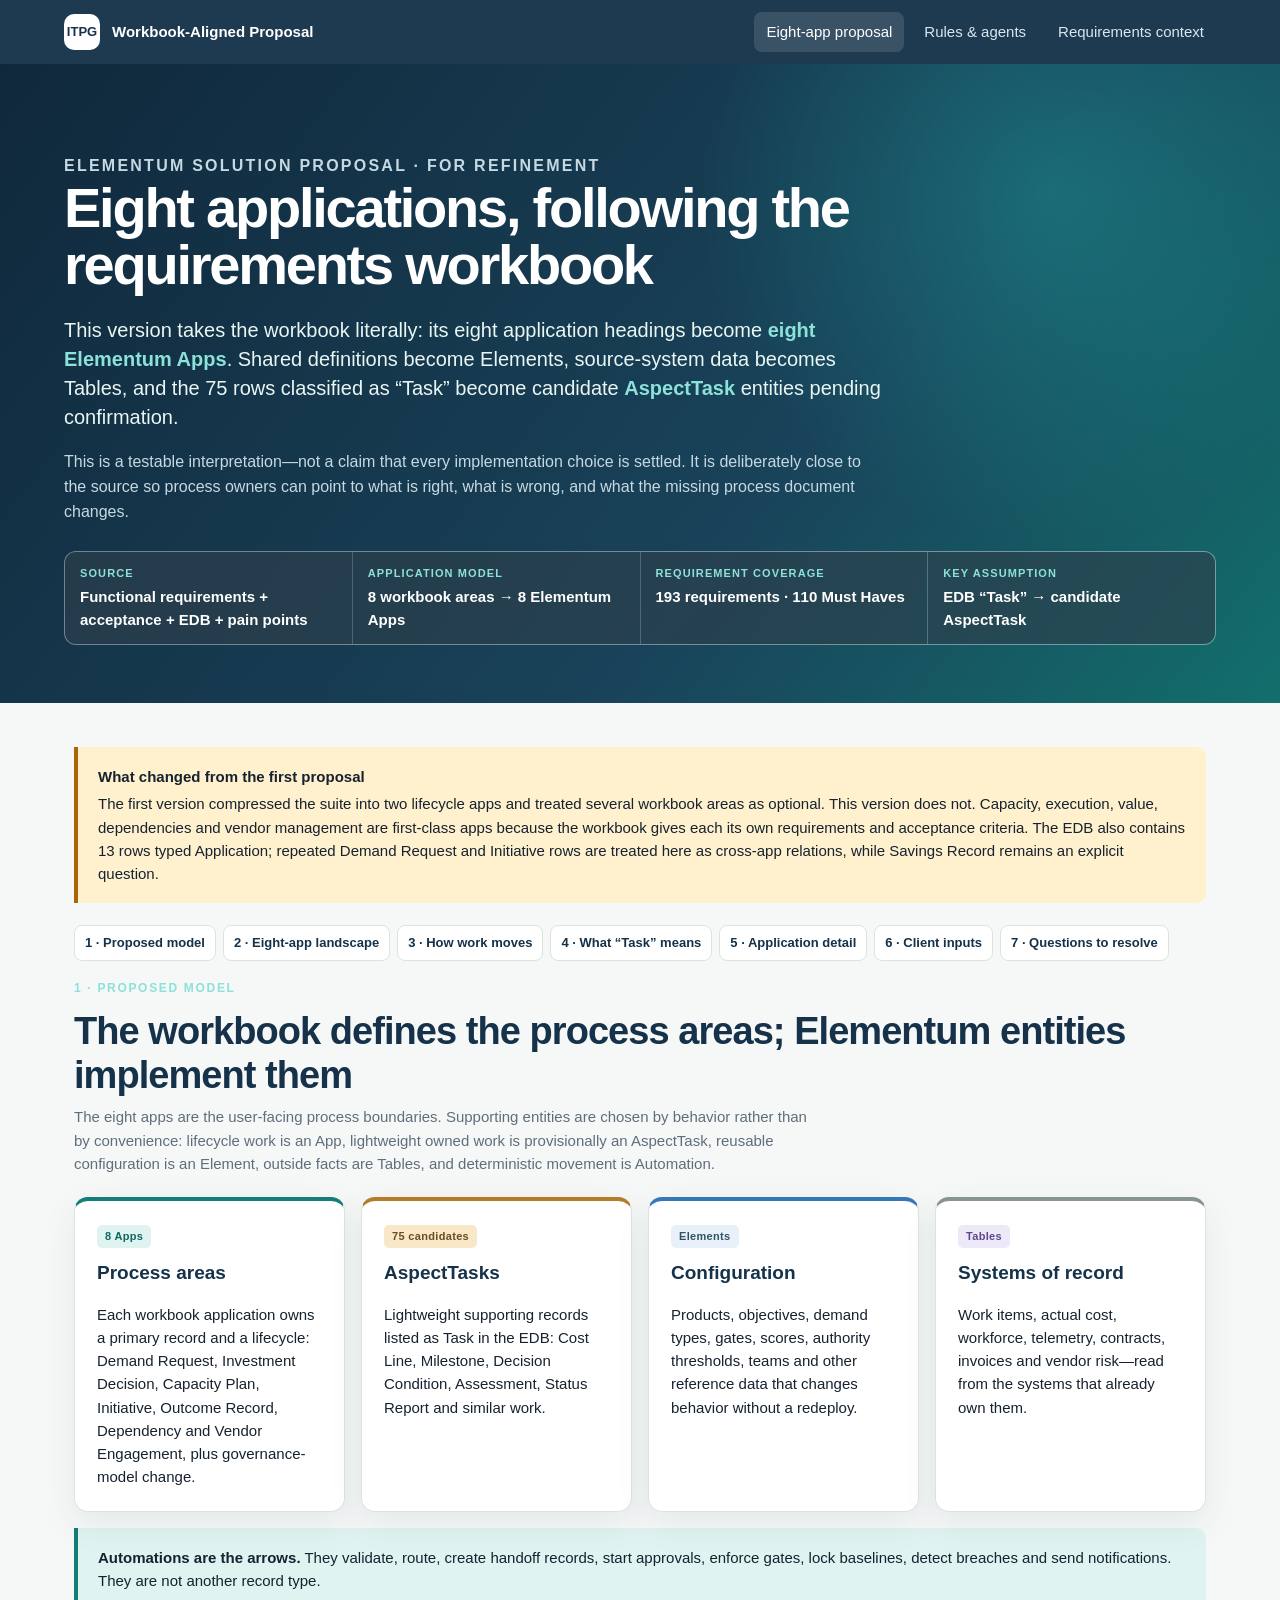
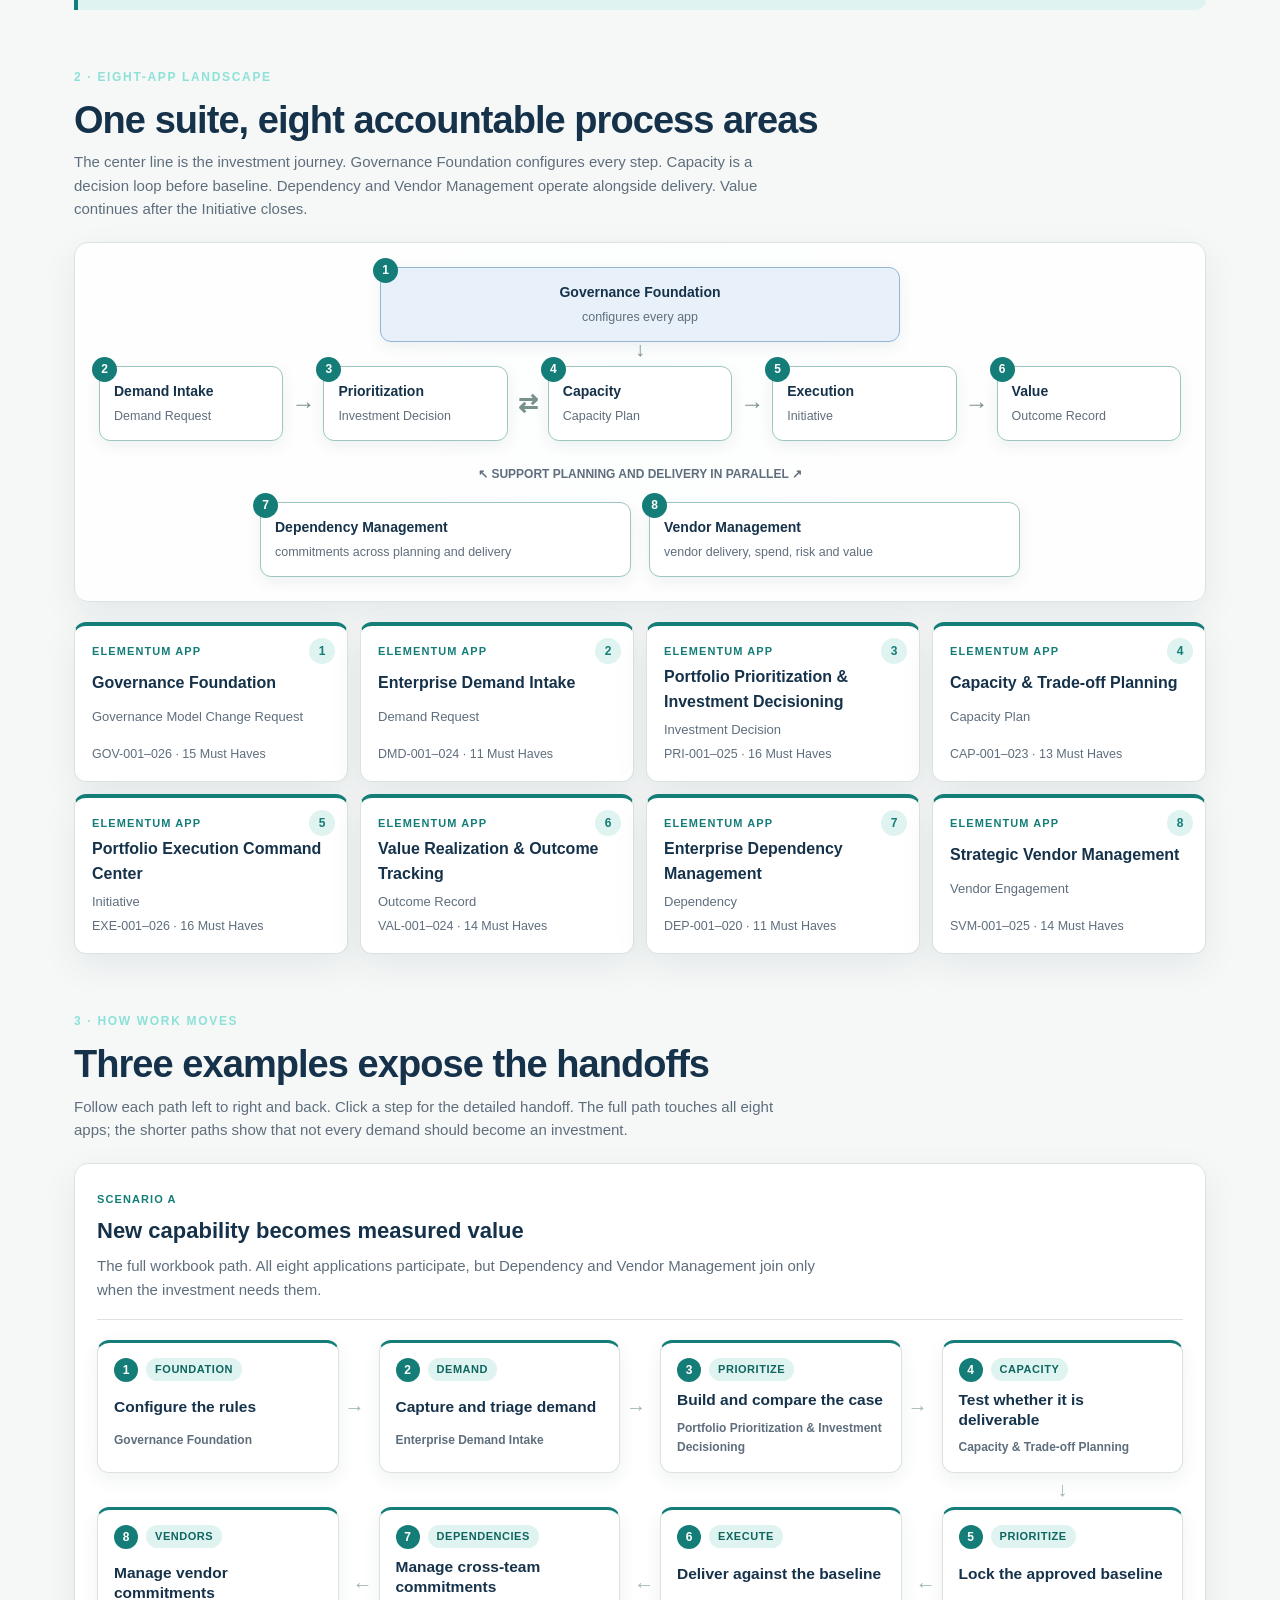
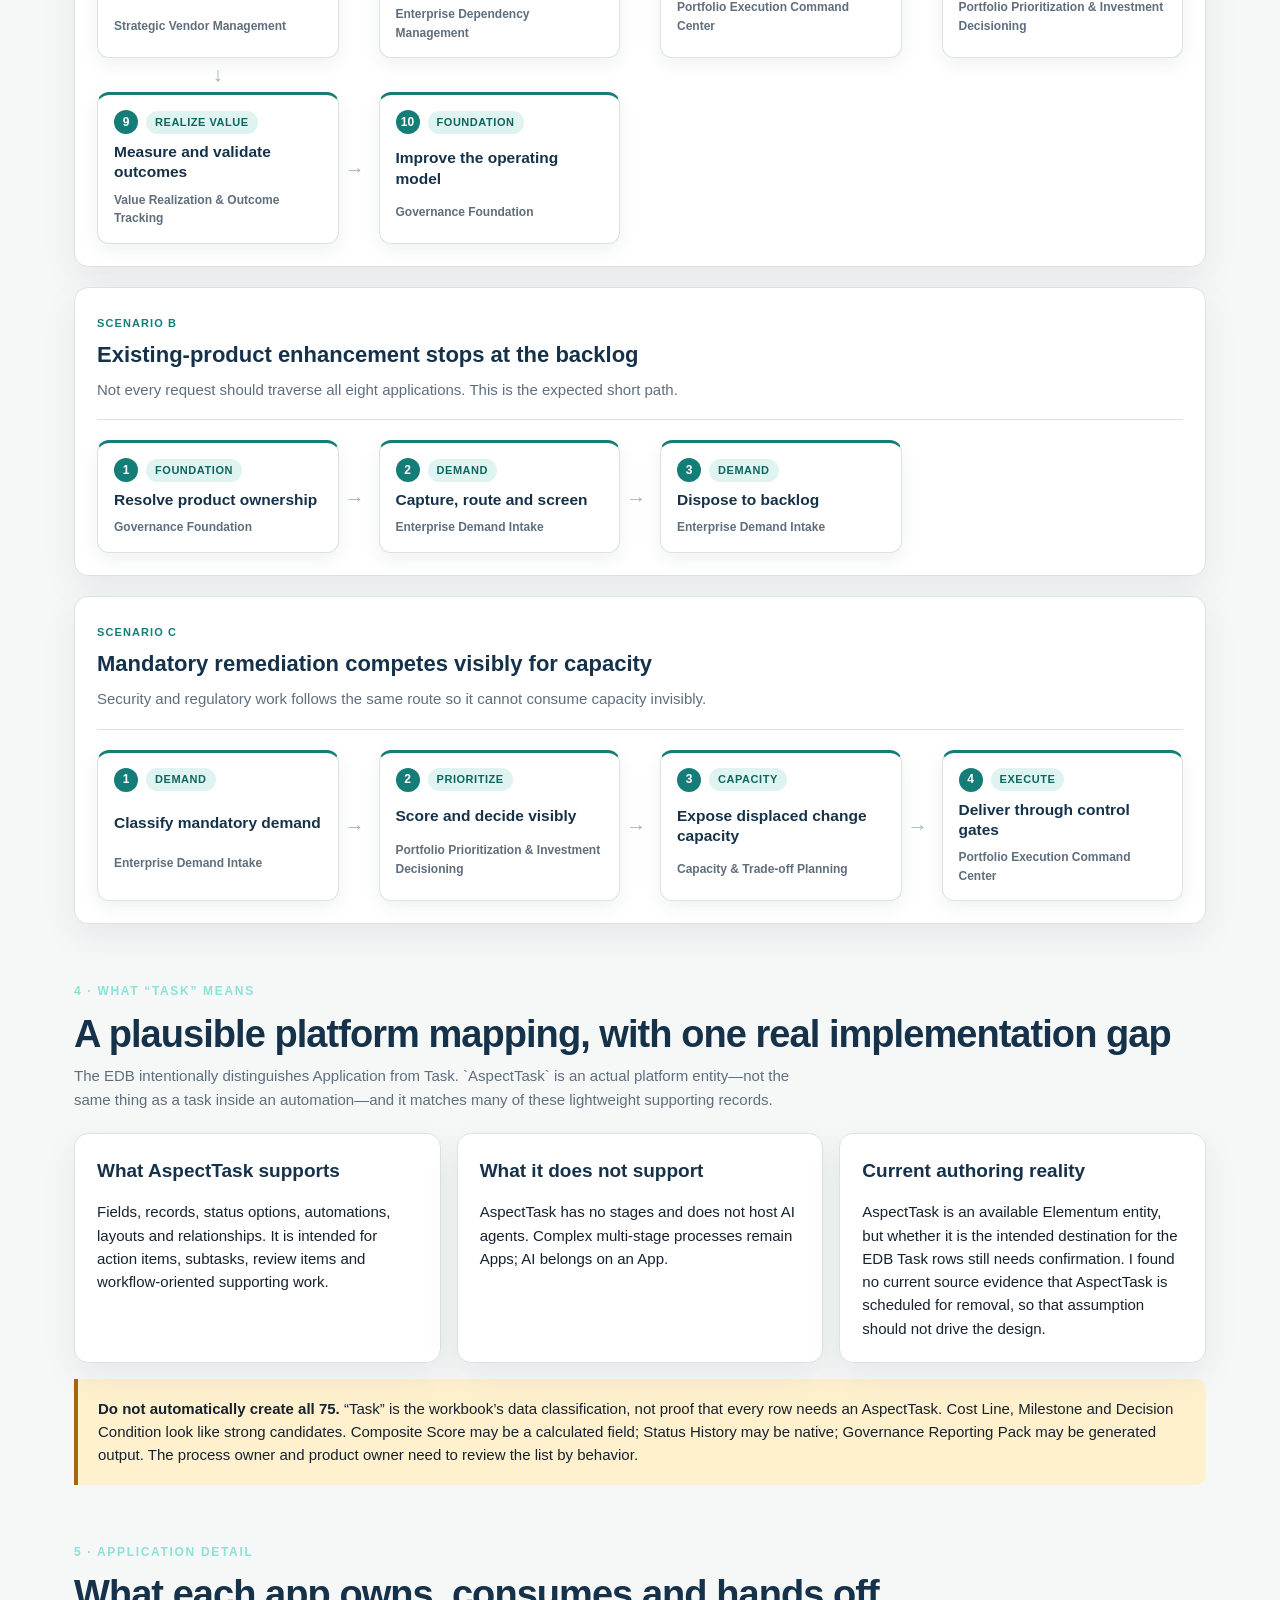
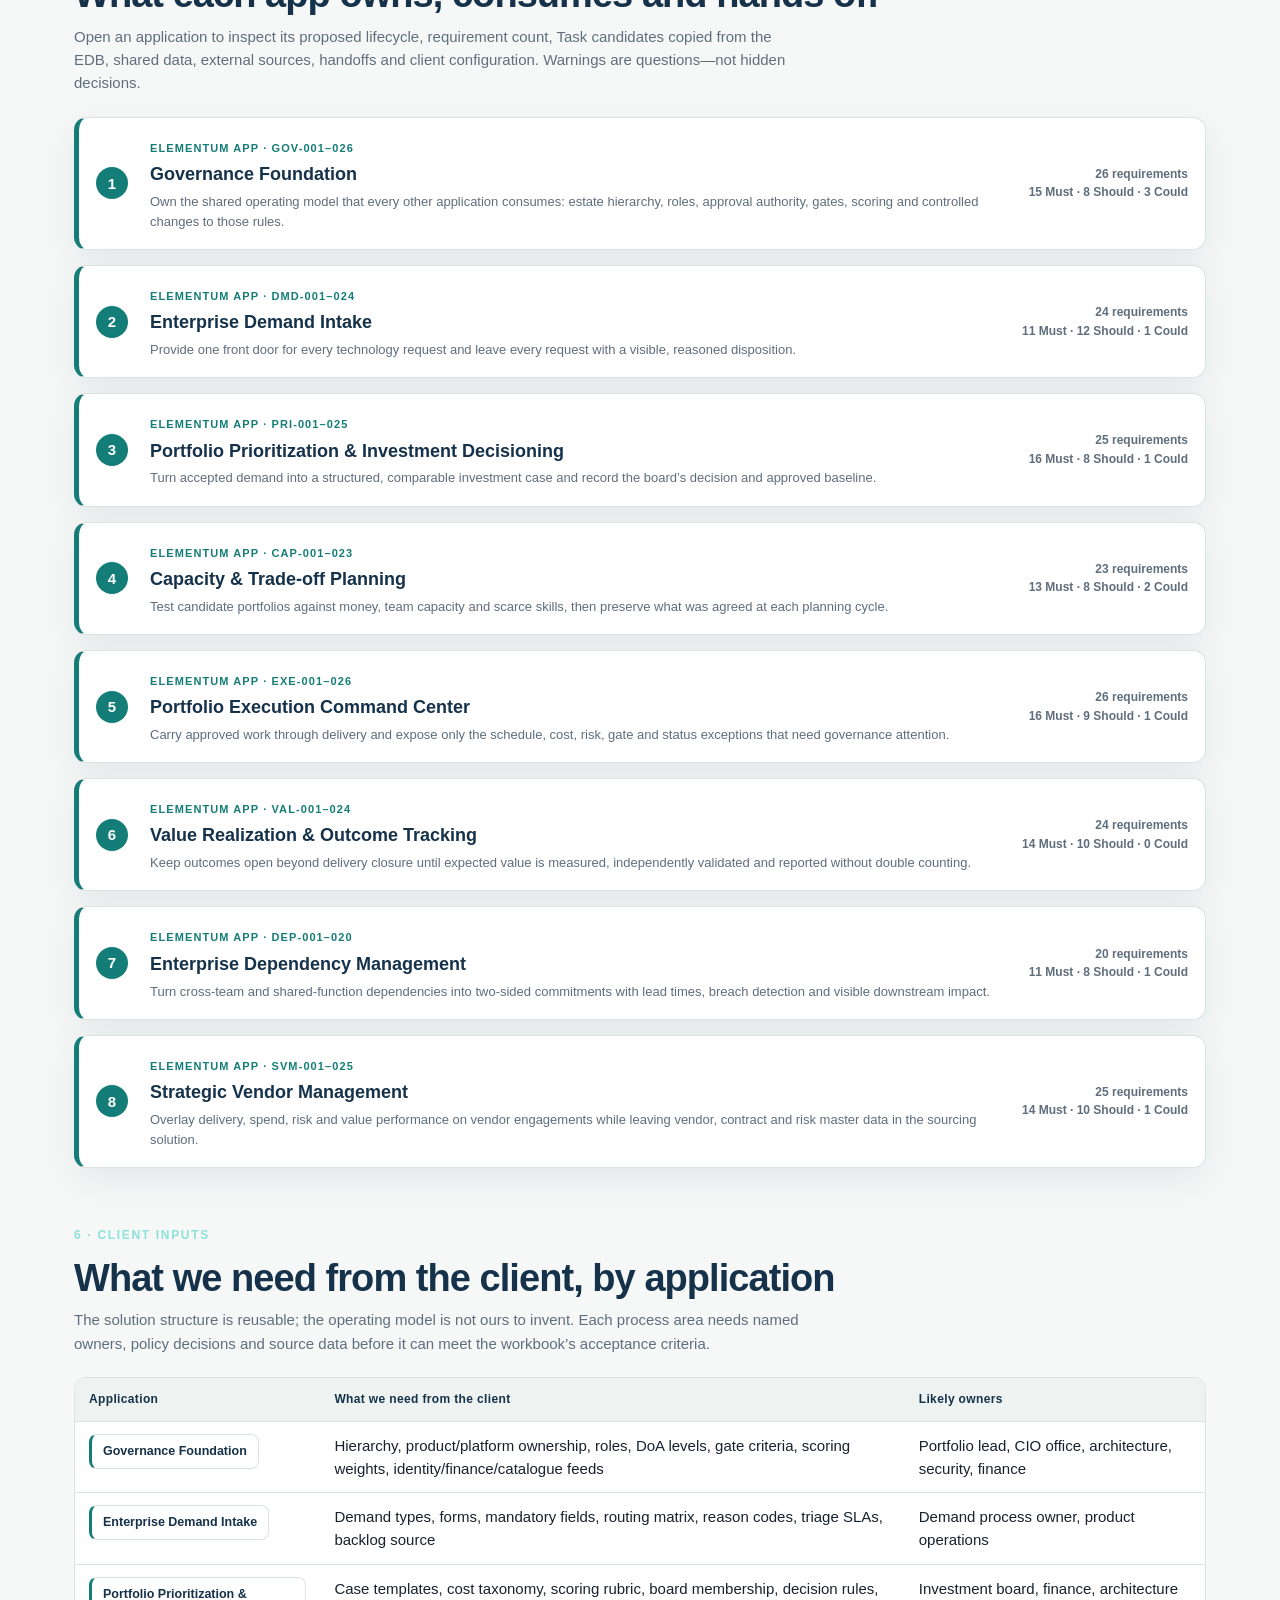
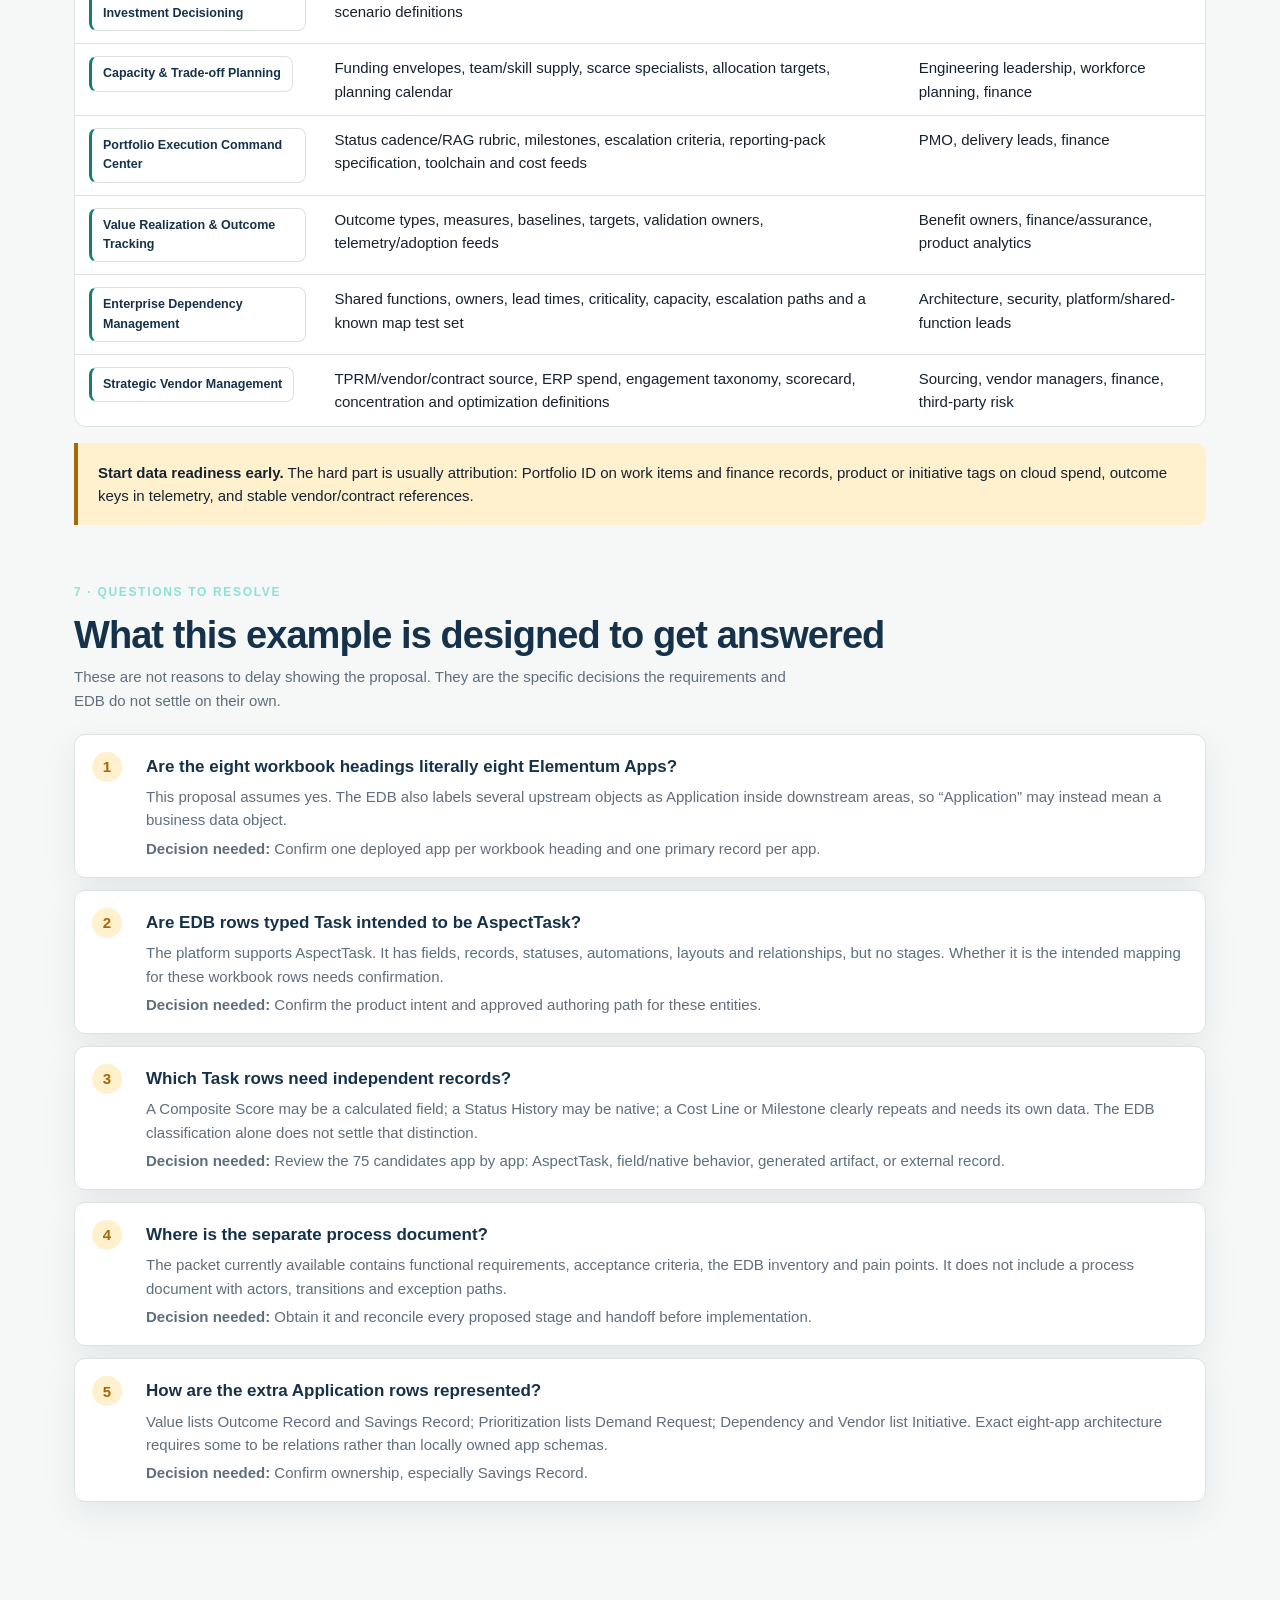
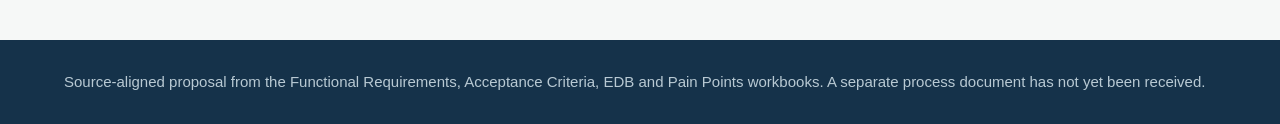
==== commit 09ff5ae9: "Remove EDK references from shared proposal Co-authored-by: Cursor <cursoragent@cursor.com>" ====
--- a/index.html
+++ b/index.html
@@ -144,7 +144,7 @@
           </article>
           <article class="card">
             <h3>Current authoring reality</h3>
-            <p>The Terraform provider supports <span class="mono">elementum_task</span>, but the public TypeScript EDK does not currently build or pull Task entities. I found no current source evidence that AspectTask is scheduled for removal, so that assumption should not drive the design.</p>
+            <p>AspectTask is an available Elementum entity, but whether it is the intended destination for the EDB Task rows still needs confirmation. I found no current source evidence that AspectTask is scheduled for removal, so that assumption should not drive the design.</p>
           </article>
         </div>
 
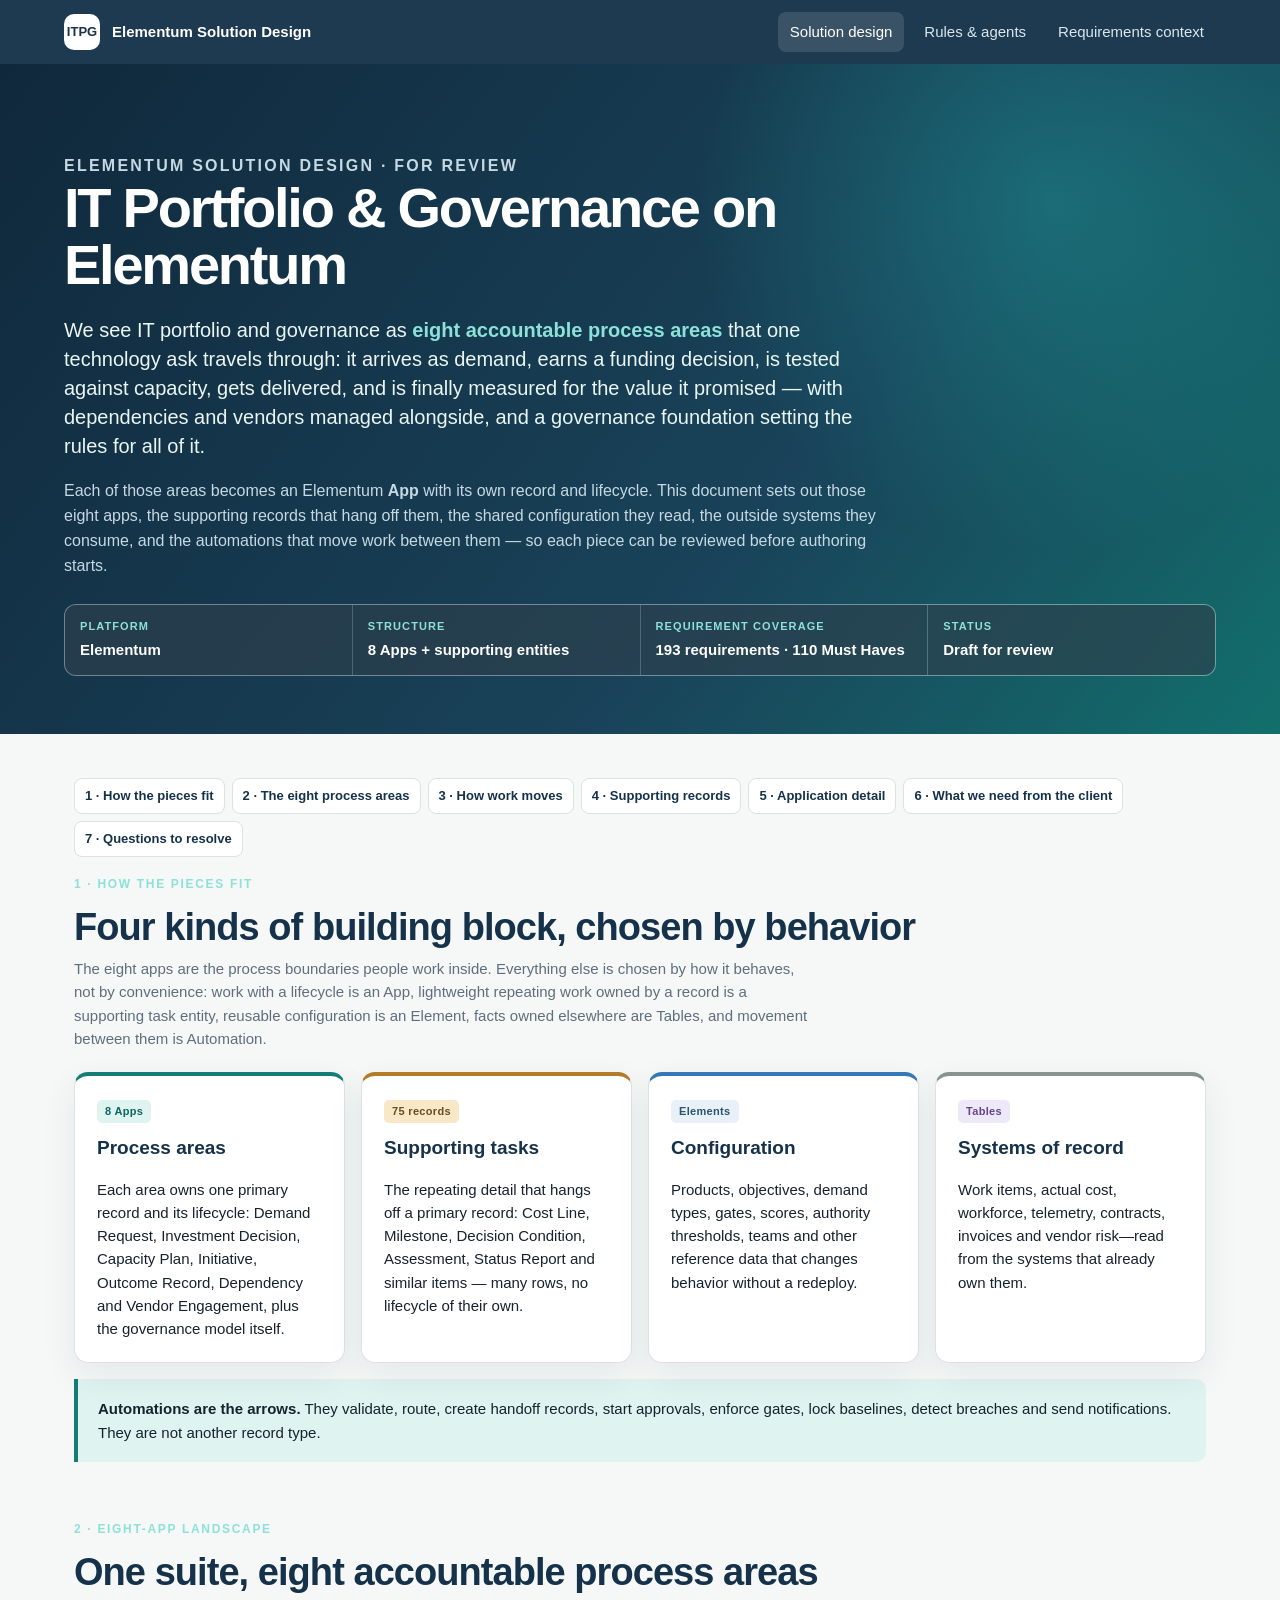
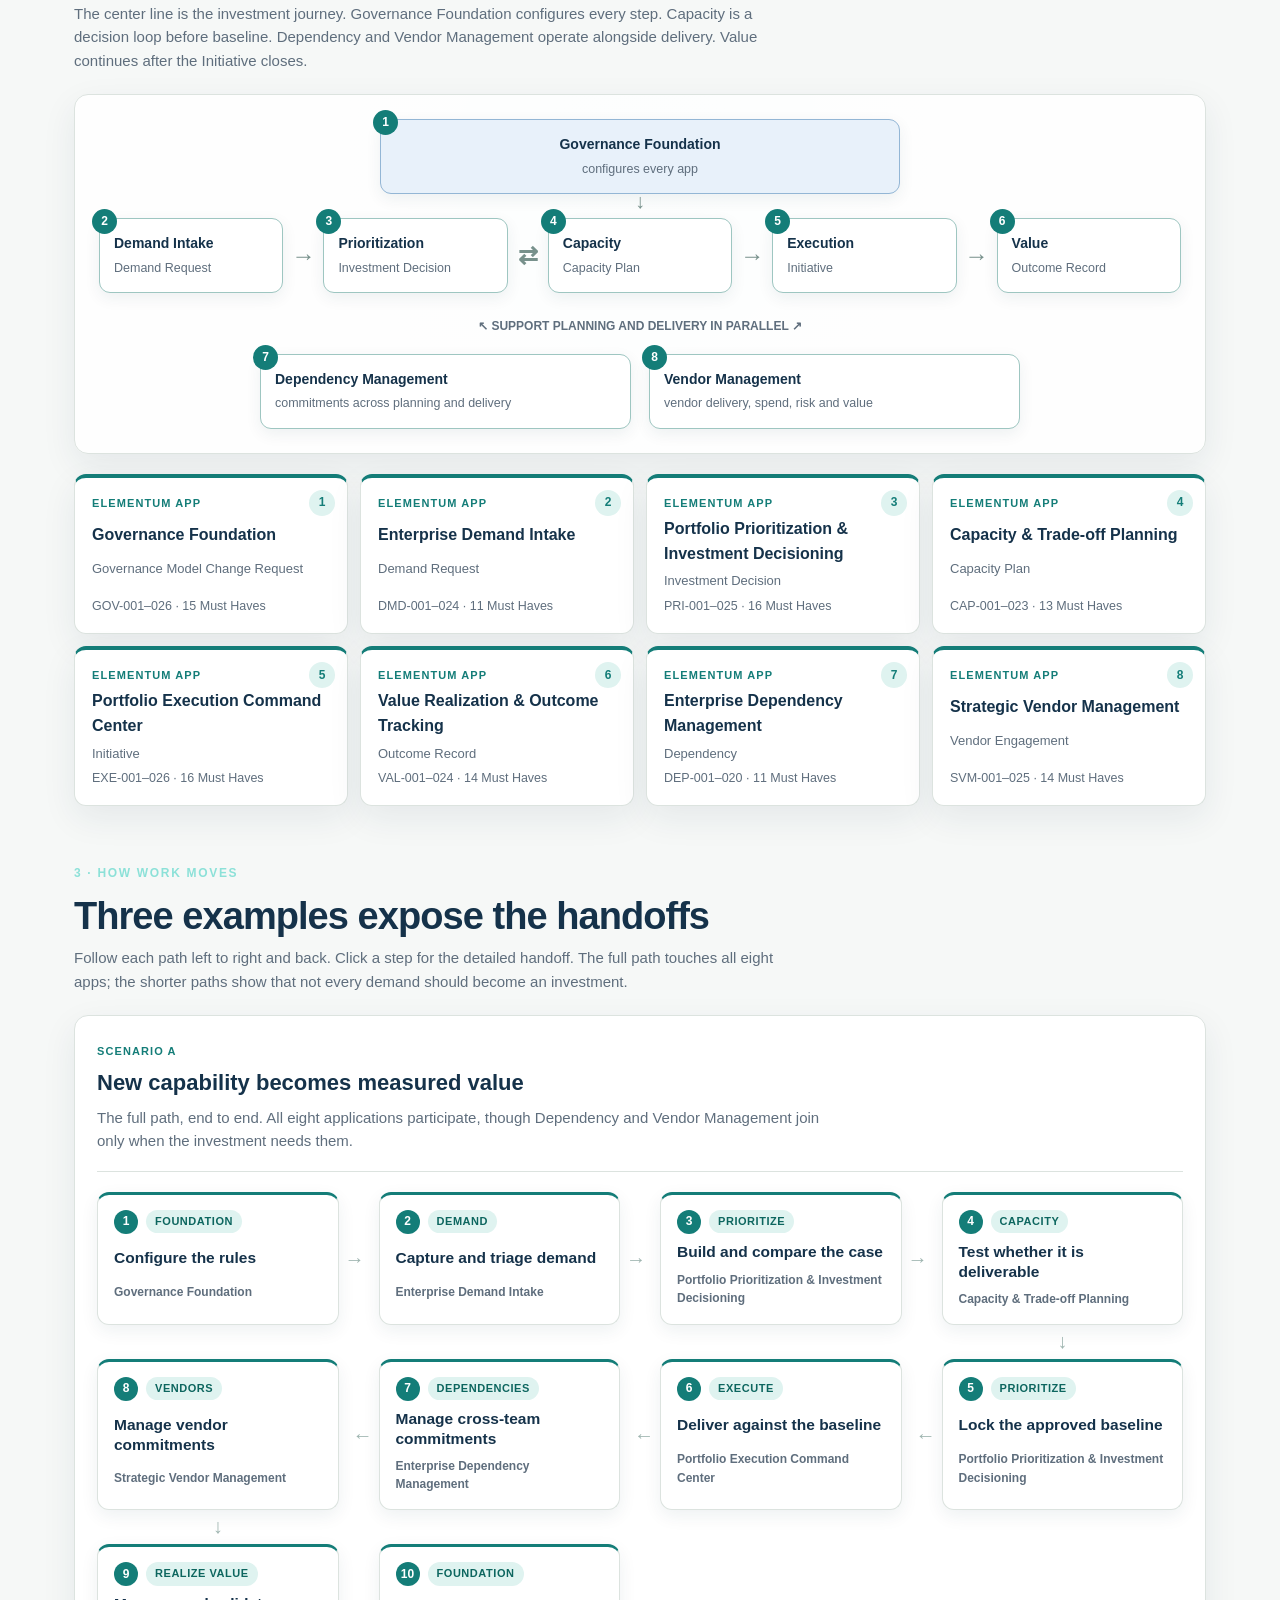
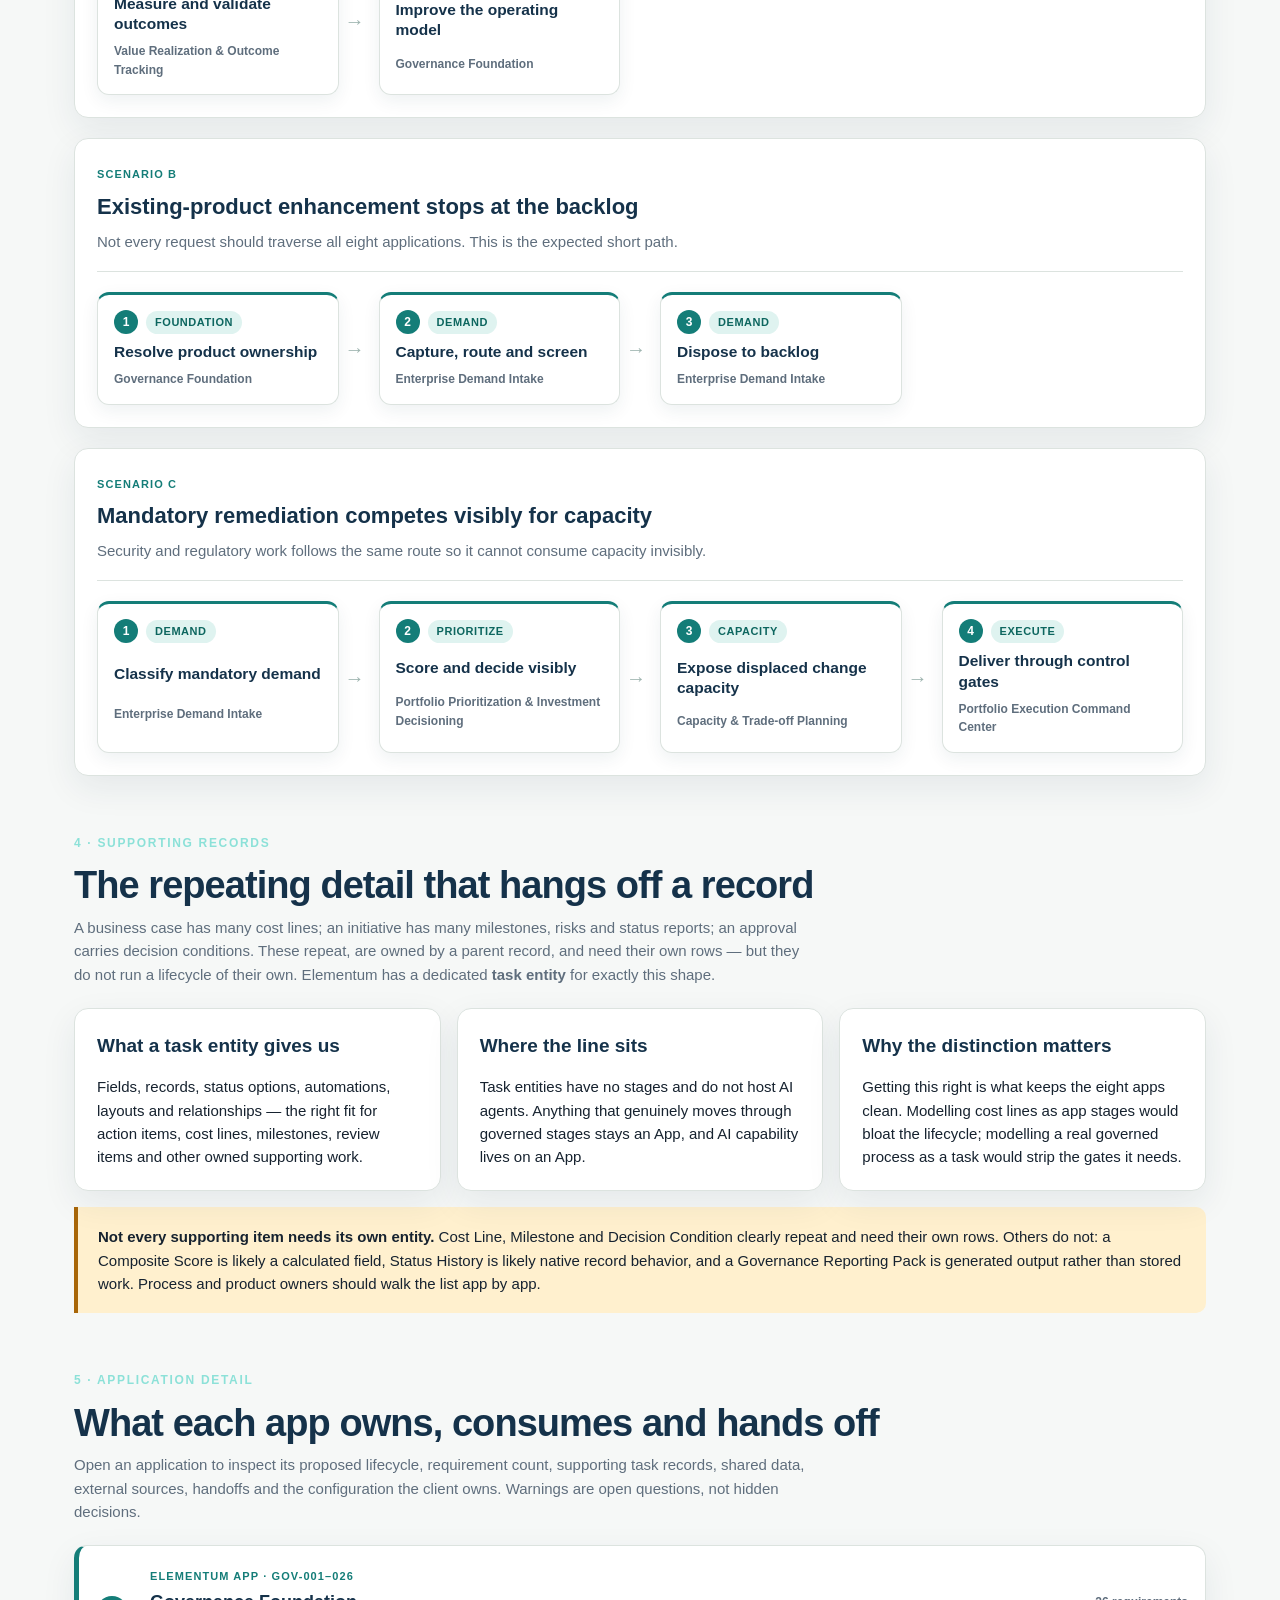
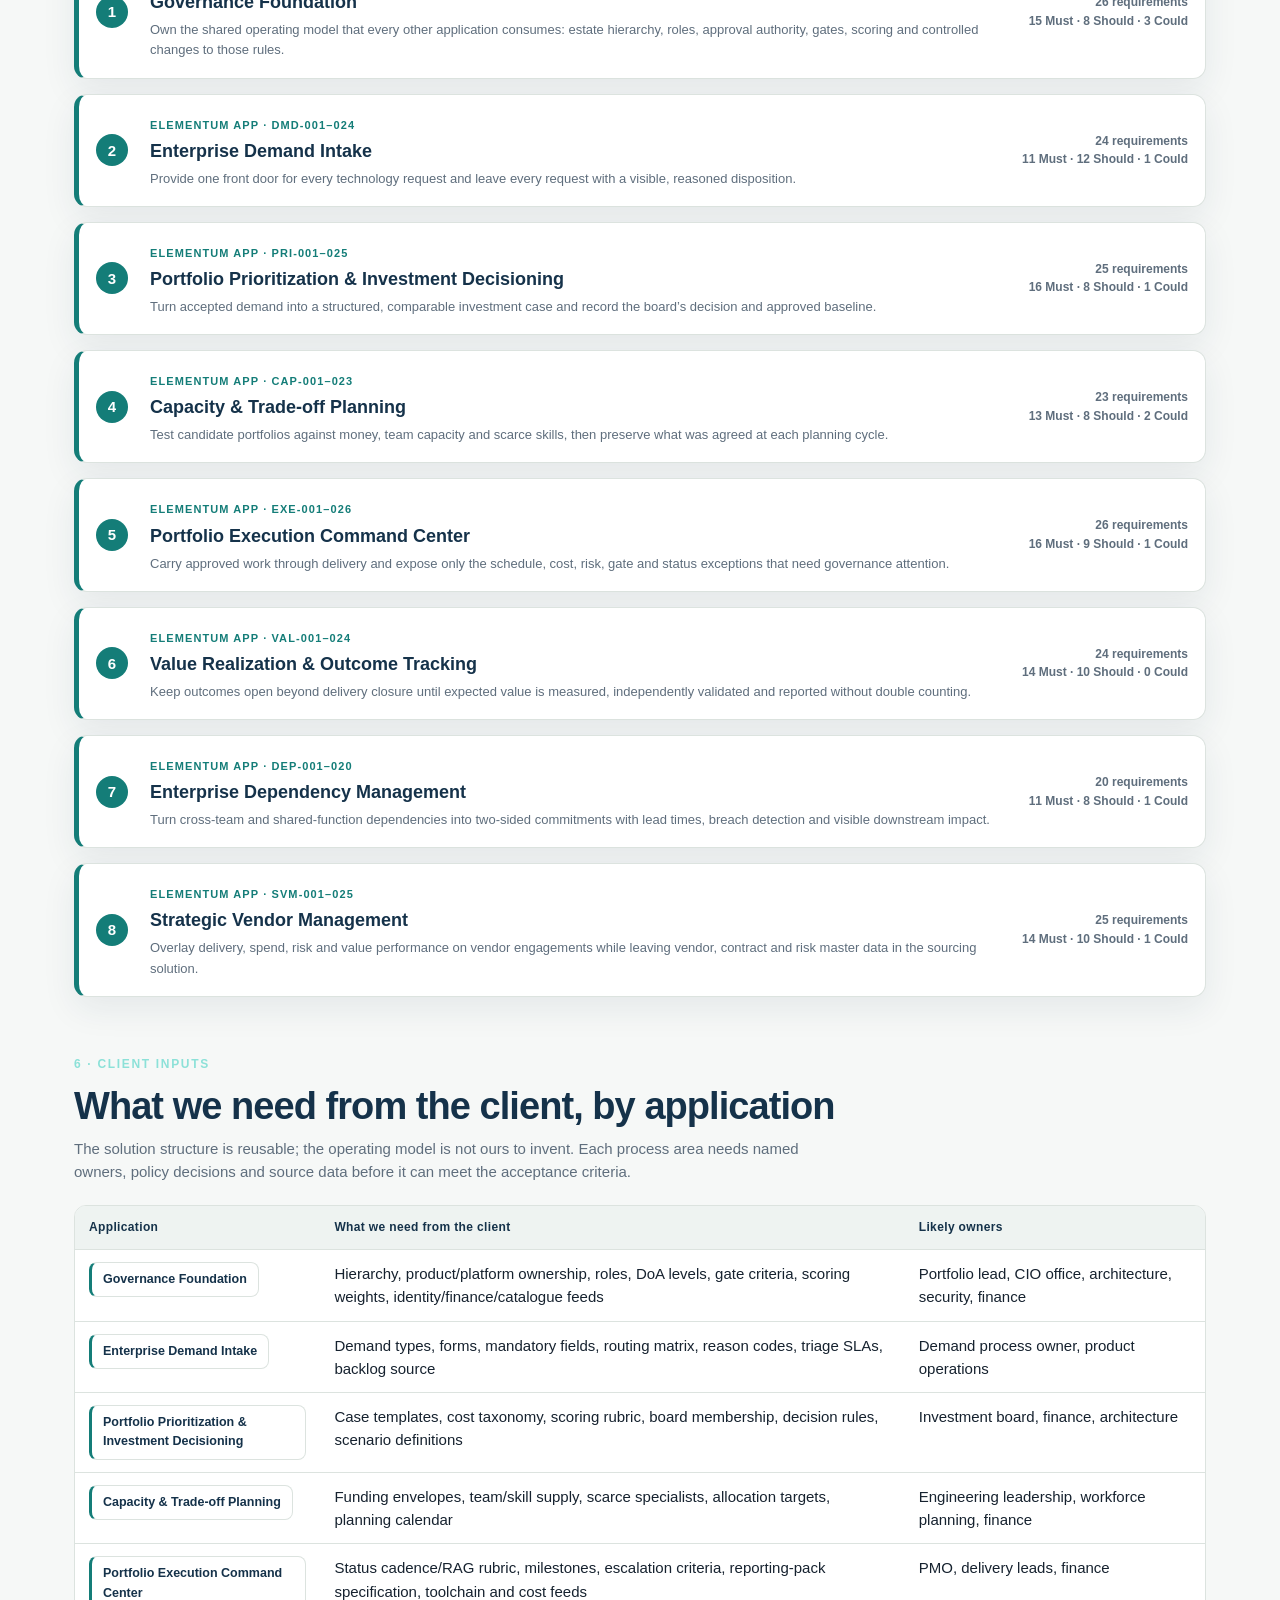
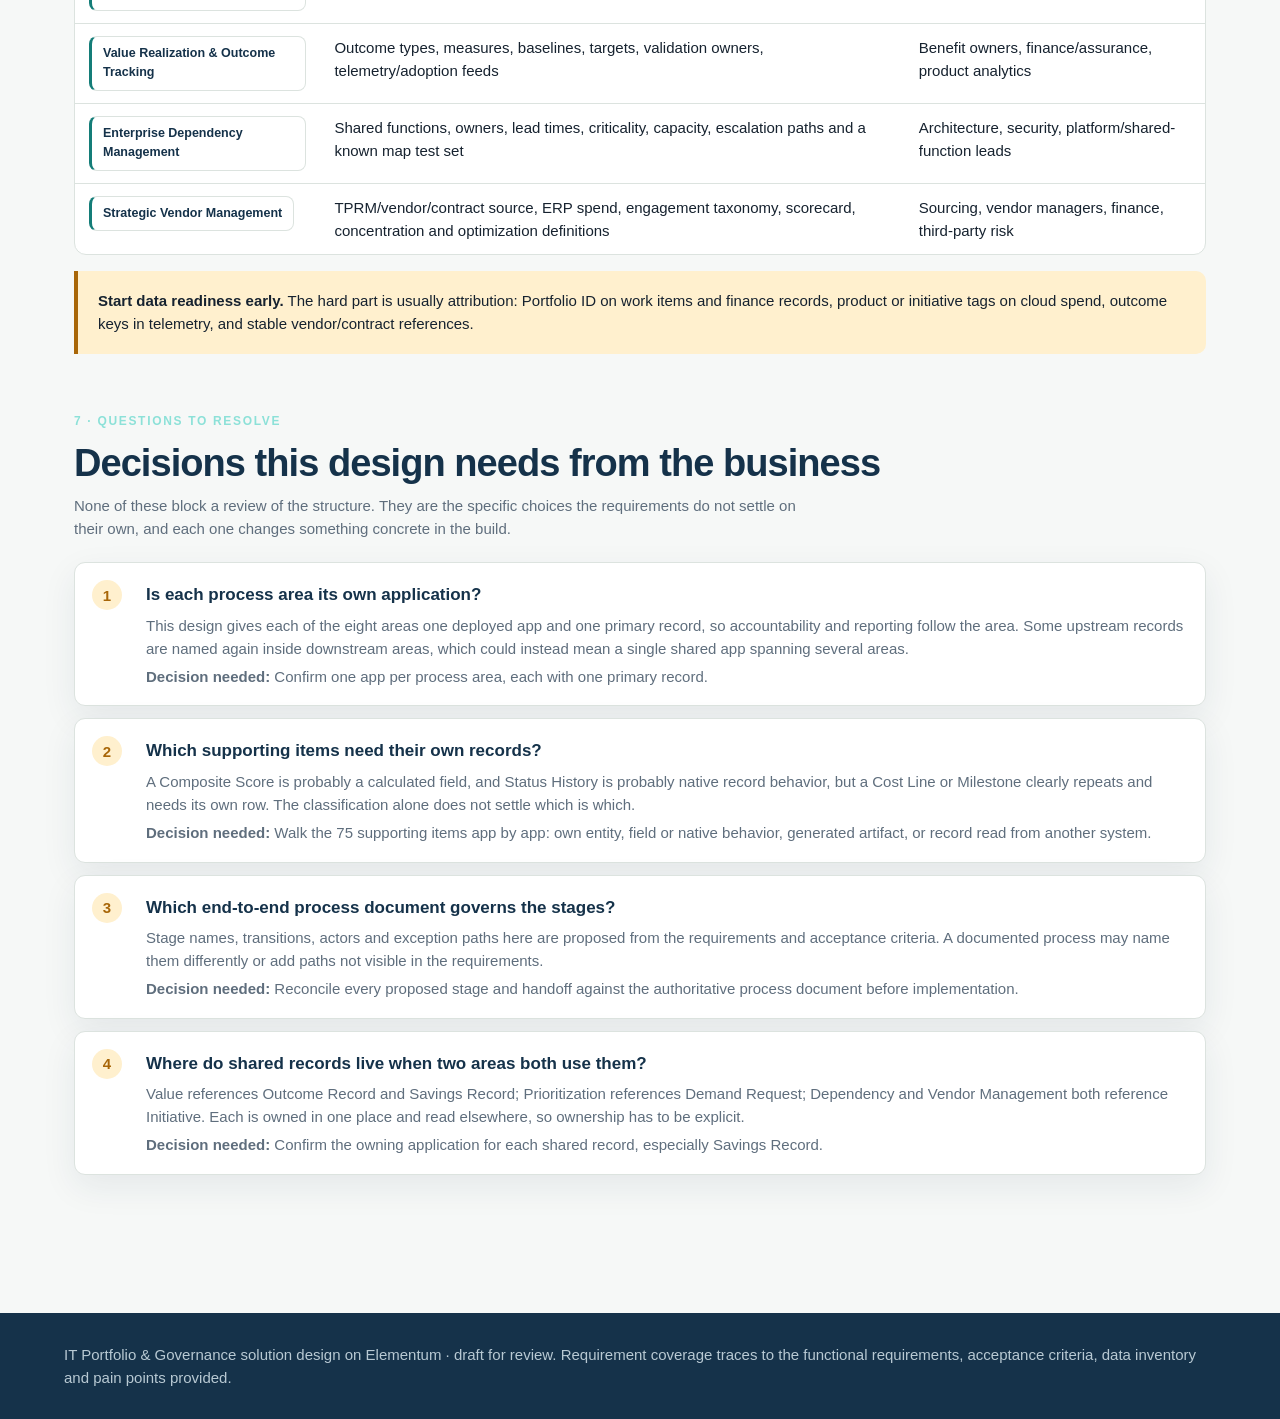
==== commit 085cc83c: "Frame the page as the ITPG solution, not as a reading of the source sheet Co-authored-by: Cursor <cu" ====
--- a/index.html
+++ b/index.html
@@ -3,14 +3,14 @@
 <head>
   <meta charset="utf-8">
   <meta name="viewport" content="width=device-width, initial-scale=1">
-  <title>ITPG — Workbook-Aligned Elementum Proposal</title>
+  <title>ITPG — Elementum Solution Design</title>
   <link rel="stylesheet" href="site/styles.css">
 </head>
 <body>
   <header class="topbar">
-    <div class="brand"><span class="brand-mark">ITPG</span> Workbook-Aligned Proposal</div>
+    <div class="brand"><span class="brand-mark">ITPG</span> Elementum Solution Design</div>
     <nav class="nav" aria-label="Primary">
-      <a href="index.html" aria-current="page">Eight-app proposal</a>
+      <a href="index.html" aria-current="page">Solution design</a>
       <a href="site/config.html">Rules &amp; agents</a>
       <a href="site/pm.html">Requirements context</a>
     </nav>
@@ -19,52 +19,47 @@
   <main>
     <section class="hero">
       <div class="hero-inner">
-        <p class="eyebrow">Elementum solution proposal · for refinement</p>
-        <h1>Eight applications, following the requirements workbook</h1>
-        <p class="hero-sub">This version takes the workbook literally: its eight application headings become <strong>eight Elementum Apps</strong>. Shared definitions become Elements, source-system data becomes Tables, and the 75 rows classified as “Task” become candidate <strong>AspectTask</strong> entities pending confirmation.</p>
-        <p>This is a testable interpretation—not a claim that every implementation choice is settled. It is deliberately close to the source so process owners can point to what is right, what is wrong, and what the missing process document changes.</p>
+        <p class="eyebrow">Elementum solution design · for review</p>
+        <h1>IT Portfolio &amp; Governance on Elementum</h1>
+        <p class="hero-sub">We see IT portfolio and governance as <strong>eight accountable process areas</strong> that one technology ask travels through: it arrives as demand, earns a funding decision, is tested against capacity, gets delivered, and is finally measured for the value it promised — with dependencies and vendors managed alongside, and a governance foundation setting the rules for all of it.</p>
+        <p>Each of those areas becomes an Elementum <strong>App</strong> with its own record and lifecycle. This document sets out those eight apps, the supporting records that hang off them, the shared configuration they read, the outside systems they consume, and the automations that move work between them — so each piece can be reviewed before authoring starts.</p>
         <dl class="meta">
-          <div><dt>Source</dt><dd>Functional requirements + acceptance + EDB + pain points</dd></div>
-          <div><dt>Application model</dt><dd>8 workbook areas → 8 Elementum Apps</dd></div>
+          <div><dt>Platform</dt><dd>Elementum</dd></div>
+          <div><dt>Structure</dt><dd>8 Apps + supporting entities</dd></div>
           <div><dt>Requirement coverage</dt><dd>193 requirements · 110 Must Haves</dd></div>
-          <div><dt>Key assumption</dt><dd>EDB “Task” → candidate AspectTask</dd></div>
+          <div><dt>Status</dt><dd>Draft for review</dd></div>
         </dl>
       </div>
     </section>
 
     <div class="page">
-      <div class="callout warning source-note">
-        <strong>What changed from the first proposal</strong>
-        The first version compressed the suite into two lifecycle apps and treated several workbook areas as optional. This version does not. Capacity, execution, value, dependencies and vendor management are first-class apps because the workbook gives each its own requirements and acceptance criteria. The EDB also contains 13 rows typed Application; repeated Demand Request and Initiative rows are treated here as cross-app relations, while Savings Record remains an explicit question.
-      </div>
-
       <nav class="tabs" aria-label="On this page">
-        <a href="#model">1 · Proposed model</a>
-        <a href="#landscape">2 · Eight-app landscape</a>
+        <a href="#model">1 · How the pieces fit</a>
+        <a href="#landscape">2 · The eight process areas</a>
         <a href="#flows">3 · How work moves</a>
-        <a href="#tasks">4 · What “Task” means</a>
+        <a href="#tasks">4 · Supporting records</a>
         <a href="#apps">5 · Application detail</a>
-        <a href="#client">6 · Client inputs</a>
+        <a href="#client">6 · What we need from the client</a>
         <a href="#questions">7 · Questions to resolve</a>
       </nav>
 
       <section class="section" id="model">
         <div class="section-head">
-          <p class="eyebrow">1 · Proposed model</p>
-          <h2>The workbook defines the process areas; Elementum entities implement them</h2>
-          <p class="lede">The eight apps are the user-facing process boundaries. Supporting entities are chosen by behavior rather than by convenience: lifecycle work is an App, lightweight owned work is provisionally an AspectTask, reusable configuration is an Element, outside facts are Tables, and deterministic movement is Automation.</p>
+          <p class="eyebrow">1 · How the pieces fit</p>
+          <h2>Four kinds of building block, chosen by behavior</h2>
+          <p class="lede">The eight apps are the process boundaries people work inside. Everything else is chosen by how it behaves, not by convenience: work with a lifecycle is an App, lightweight repeating work owned by a record is a supporting task entity, reusable configuration is an Element, facts owned elsewhere are Tables, and movement between them is Automation.</p>
         </div>
 
         <div class="grid four entity-model">
           <article class="card">
             <span class="badge badge-app">8 Apps</span>
             <h3>Process areas</h3>
-            <p>Each workbook application owns a primary record and a lifecycle: Demand Request, Investment Decision, Capacity Plan, Initiative, Outcome Record, Dependency and Vendor Engagement, plus governance-model change.</p>
-          </article>
-          <article class="card">
-            <span class="badge badge-task">75 candidates</span>
-            <h3>AspectTasks</h3>
-            <p>Lightweight supporting records listed as Task in the EDB: Cost Line, Milestone, Decision Condition, Assessment, Status Report and similar work.</p>
+            <p>Each area owns one primary record and its lifecycle: Demand Request, Investment Decision, Capacity Plan, Initiative, Outcome Record, Dependency and Vendor Engagement, plus the governance model itself.</p>
+          </article>
+          <article class="card">
+            <span class="badge badge-task">75 records</span>
+            <h3>Supporting tasks</h3>
+            <p>The repeating detail that hangs off a primary record: Cost Line, Milestone, Decision Condition, Assessment, Status Report and similar items — many rows, no lifecycle of their own.</p>
           </article>
           <article class="card">
             <span class="badge badge-element">Elements</span>
@@ -128,29 +123,29 @@
 
       <section class="section" id="tasks">
         <div class="section-head">
-          <p class="eyebrow">4 · What “Task” means</p>
-          <h2>A plausible platform mapping, with one real implementation gap</h2>
-          <p class="lede">The EDB intentionally distinguishes Application from Task. `AspectTask` is an actual platform entity—not the same thing as a task inside an automation—and it matches many of these lightweight supporting records.</p>
+          <p class="eyebrow">4 · Supporting records</p>
+          <h2>The repeating detail that hangs off a record</h2>
+          <p class="lede">A business case has many cost lines; an initiative has many milestones, risks and status reports; an approval carries decision conditions. These repeat, are owned by a parent record, and need their own rows — but they do not run a lifecycle of their own. Elementum has a dedicated <strong>task entity</strong> for exactly this shape.</p>
         </div>
 
         <div class="grid three">
           <article class="card">
-            <h3>What AspectTask supports</h3>
-            <p>Fields, records, status options, automations, layouts and relationships. It is intended for action items, subtasks, review items and workflow-oriented supporting work.</p>
-          </article>
-          <article class="card">
-            <h3>What it does not support</h3>
-            <p>AspectTask has no stages and does not host AI agents. Complex multi-stage processes remain Apps; AI belongs on an App.</p>
-          </article>
-          <article class="card">
-            <h3>Current authoring reality</h3>
-            <p>AspectTask is an available Elementum entity, but whether it is the intended destination for the EDB Task rows still needs confirmation. I found no current source evidence that AspectTask is scheduled for removal, so that assumption should not drive the design.</p>
+            <h3>What a task entity gives us</h3>
+            <p>Fields, records, status options, automations, layouts and relationships — the right fit for action items, cost lines, milestones, review items and other owned supporting work.</p>
+          </article>
+          <article class="card">
+            <h3>Where the line sits</h3>
+            <p>Task entities have no stages and do not host AI agents. Anything that genuinely moves through governed stages stays an App, and AI capability lives on an App.</p>
+          </article>
+          <article class="card">
+            <h3>Why the distinction matters</h3>
+            <p>Getting this right is what keeps the eight apps clean. Modelling cost lines as app stages would bloat the lifecycle; modelling a real governed process as a task would strip the gates it needs.</p>
           </article>
         </div>
 
         <div class="callout warning" style="margin-top:16px">
-          <strong>Do not automatically create all 75.</strong>
-          “Task” is the workbook’s data classification, not proof that every row needs an AspectTask. Cost Line, Milestone and Decision Condition look like strong candidates. Composite Score may be a calculated field; Status History may be native; Governance Reporting Pack may be generated output. The process owner and product owner need to review the list by behavior.
+          <strong>Not every supporting item needs its own entity.</strong>
+          Cost Line, Milestone and Decision Condition clearly repeat and need their own rows. Others do not: a Composite Score is likely a calculated field, Status History is likely native record behavior, and a Governance Reporting Pack is generated output rather than stored work. Process and product owners should walk the list app by app.
         </div>
       </section>
 
@@ -158,7 +153,7 @@
         <div class="section-head">
           <p class="eyebrow">5 · Application detail</p>
           <h2>What each app owns, consumes and hands off</h2>
-          <p class="lede">Open an application to inspect its proposed lifecycle, requirement count, Task candidates copied from the EDB, shared data, external sources, handoffs and client configuration. Warnings are questions—not hidden decisions.</p>
+          <p class="lede">Open an application to inspect its proposed lifecycle, requirement count, supporting task records, shared data, external sources, handoffs and the configuration the client owns. Warnings are open questions, not hidden decisions.</p>
         </div>
         <div id="app-specs"></div>
       </section>
@@ -167,7 +162,7 @@
         <div class="section-head">
           <p class="eyebrow">6 · Client inputs</p>
           <h2>What we need from the client, by application</h2>
-          <p class="lede">The solution structure is reusable; the operating model is not ours to invent. Each process area needs named owners, policy decisions and source data before it can meet the workbook’s acceptance criteria.</p>
+          <p class="lede">The solution structure is reusable; the operating model is not ours to invent. Each process area needs named owners, policy decisions and source data before it can meet the acceptance criteria.</p>
         </div>
         <div id="client-config"></div>
         <div class="callout warning" style="margin-top:16px">
@@ -179,8 +174,8 @@
       <section class="section" id="questions">
         <div class="section-head">
           <p class="eyebrow">7 · Questions to resolve</p>
-          <h2>What this example is designed to get answered</h2>
-          <p class="lede">These are not reasons to delay showing the proposal. They are the specific decisions the requirements and EDB do not settle on their own.</p>
+          <h2>Decisions this design needs from the business</h2>
+          <p class="lede">None of these block a review of the structure. They are the specific choices the requirements do not settle on their own, and each one changes something concrete in the build.</p>
         </div>
         <div id="open-questions"></div>
       </section>
@@ -189,7 +184,7 @@
 
   <footer class="footer">
     <div class="footer-inner">
-      Source-aligned proposal from the Functional Requirements, Acceptance Criteria, EDB and Pain Points workbooks. A separate process document has not yet been received.
+      IT Portfolio &amp; Governance solution design on Elementum · draft for review. Requirement coverage traces to the functional requirements, acceptance criteria, data inventory and pain points provided.
     </div>
   </footer>
 
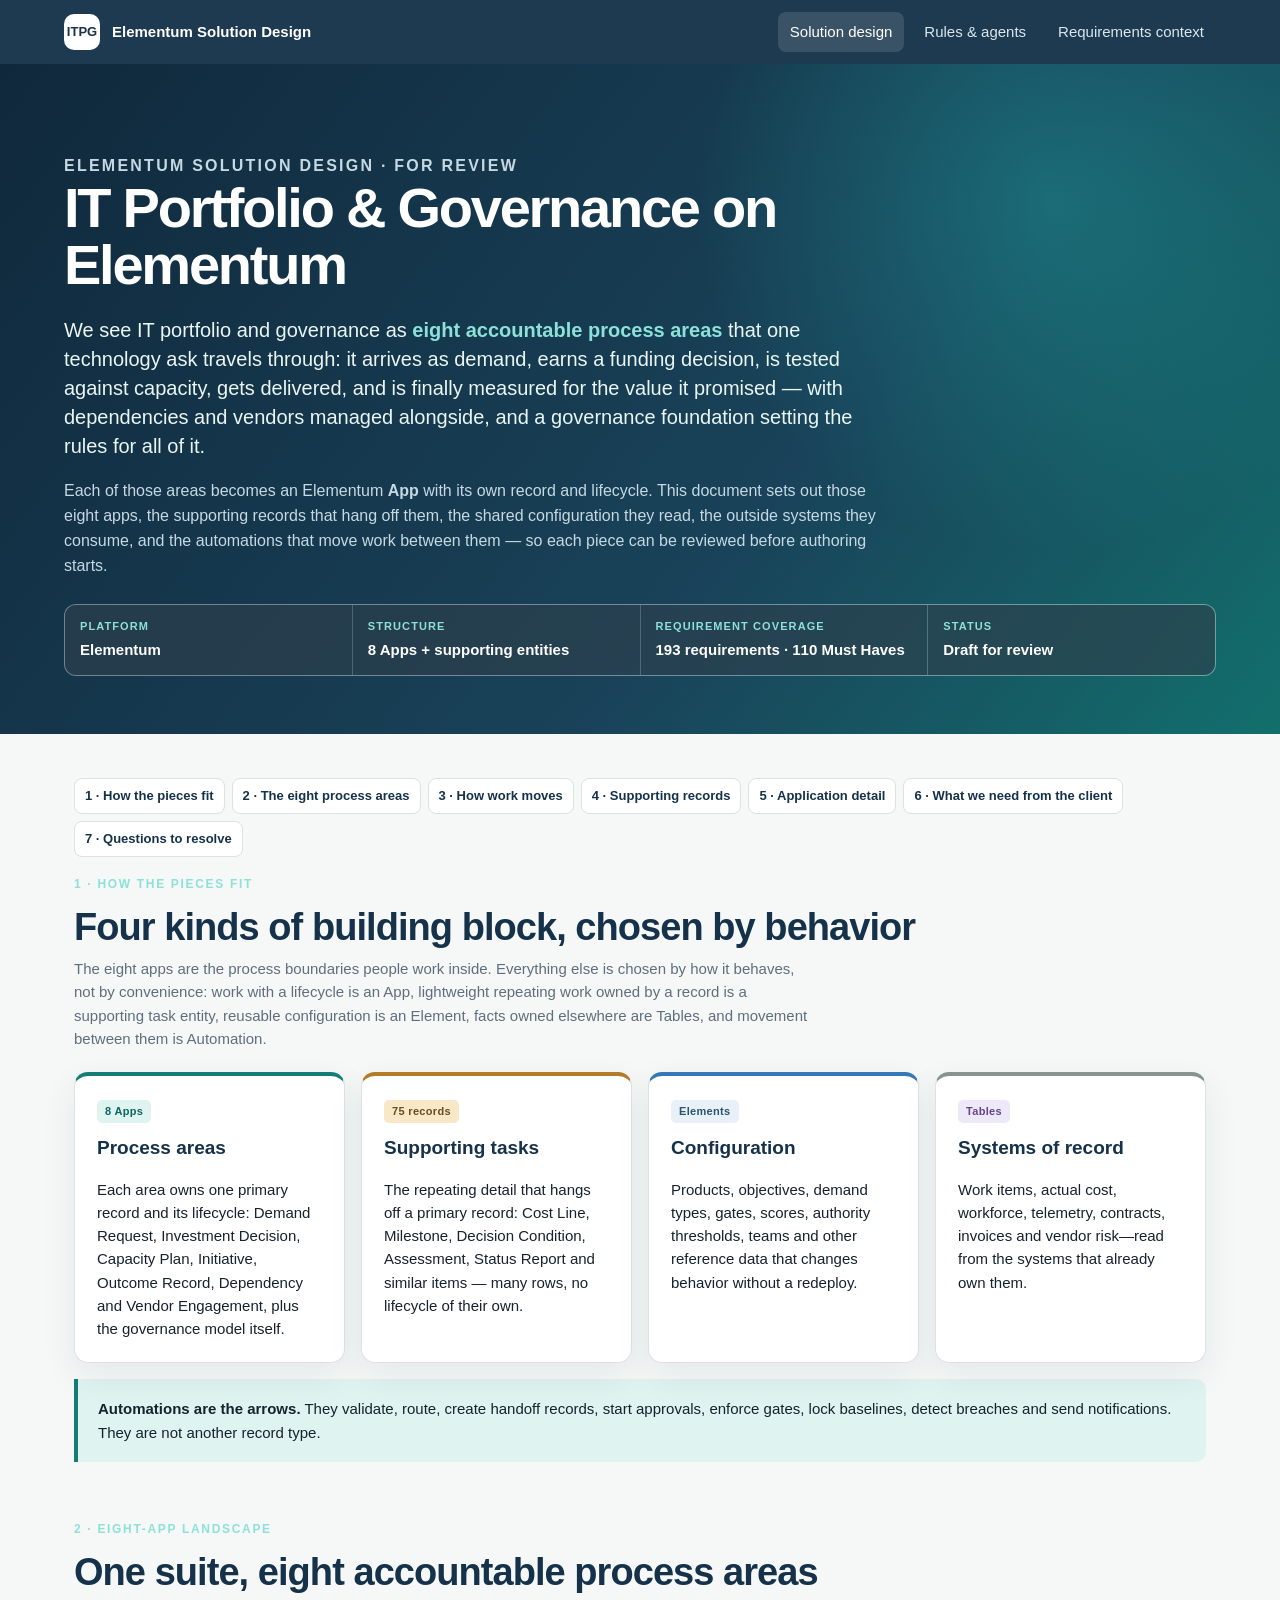
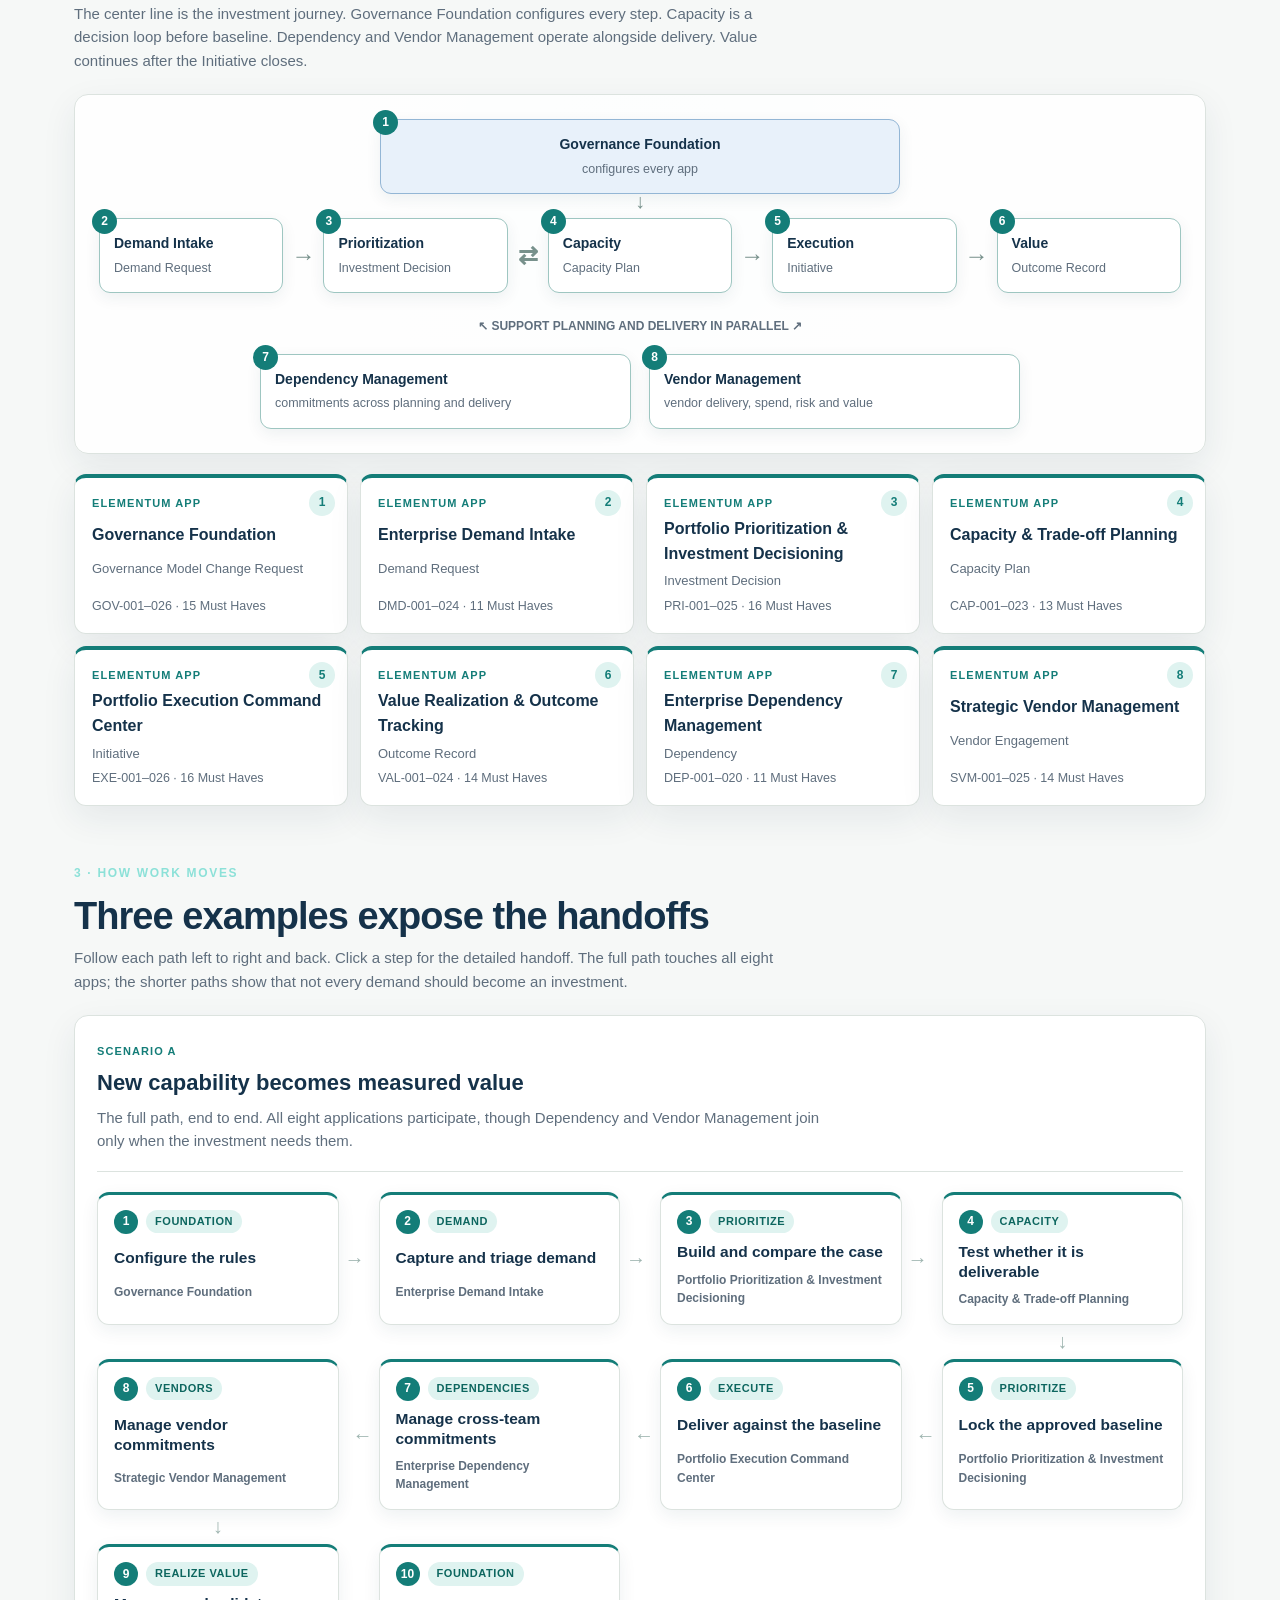
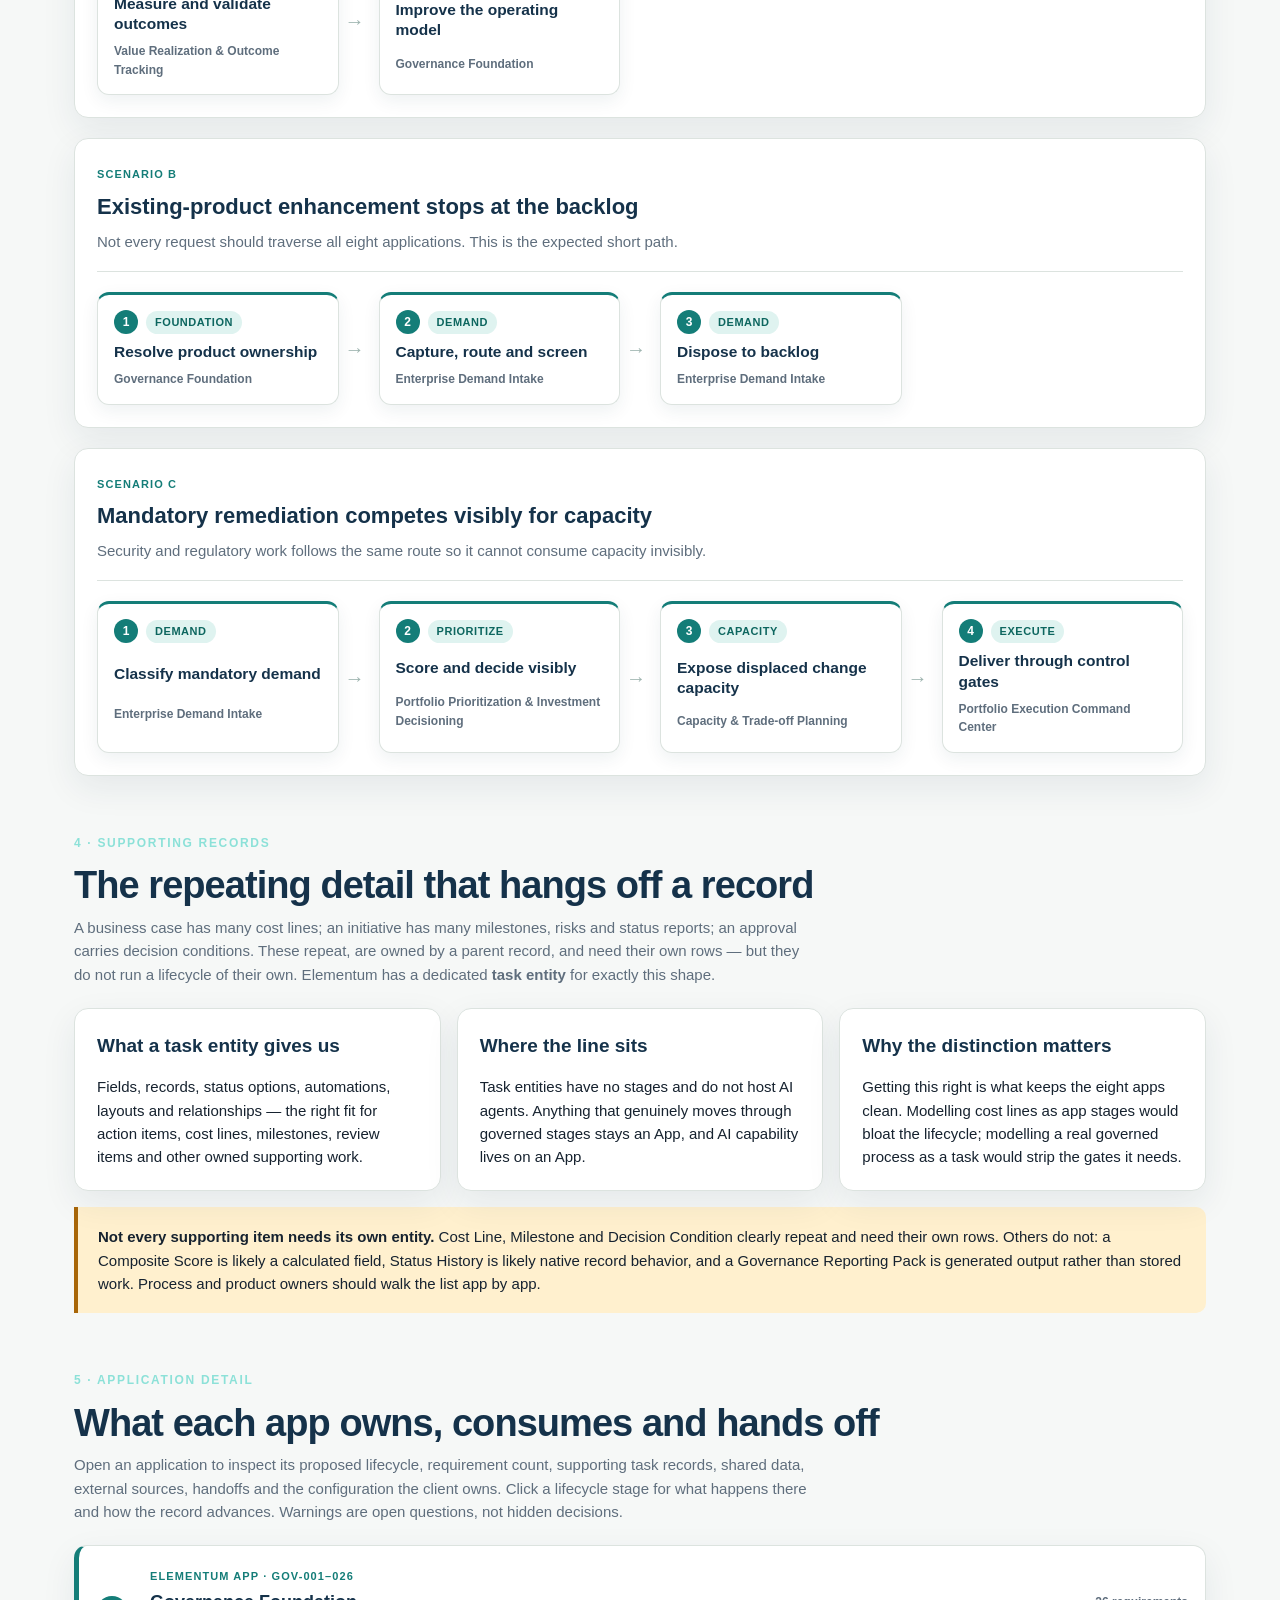
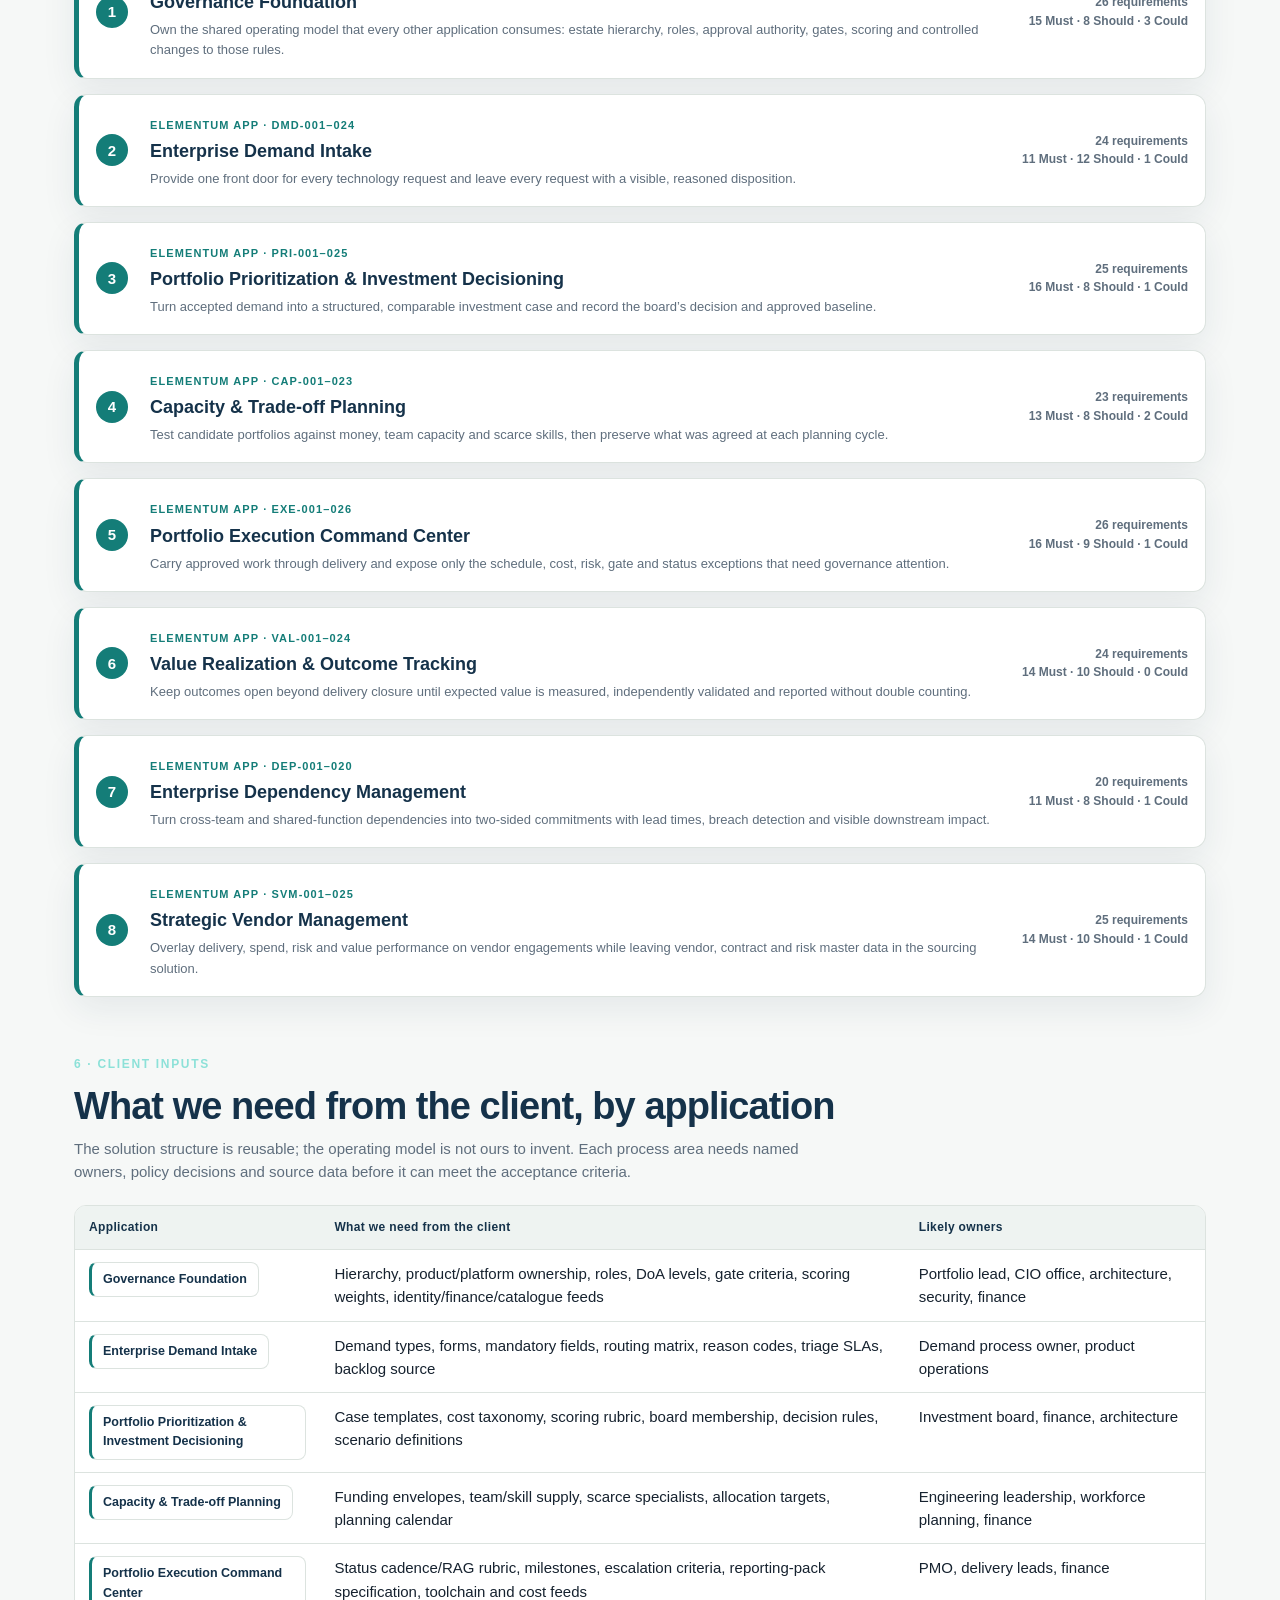
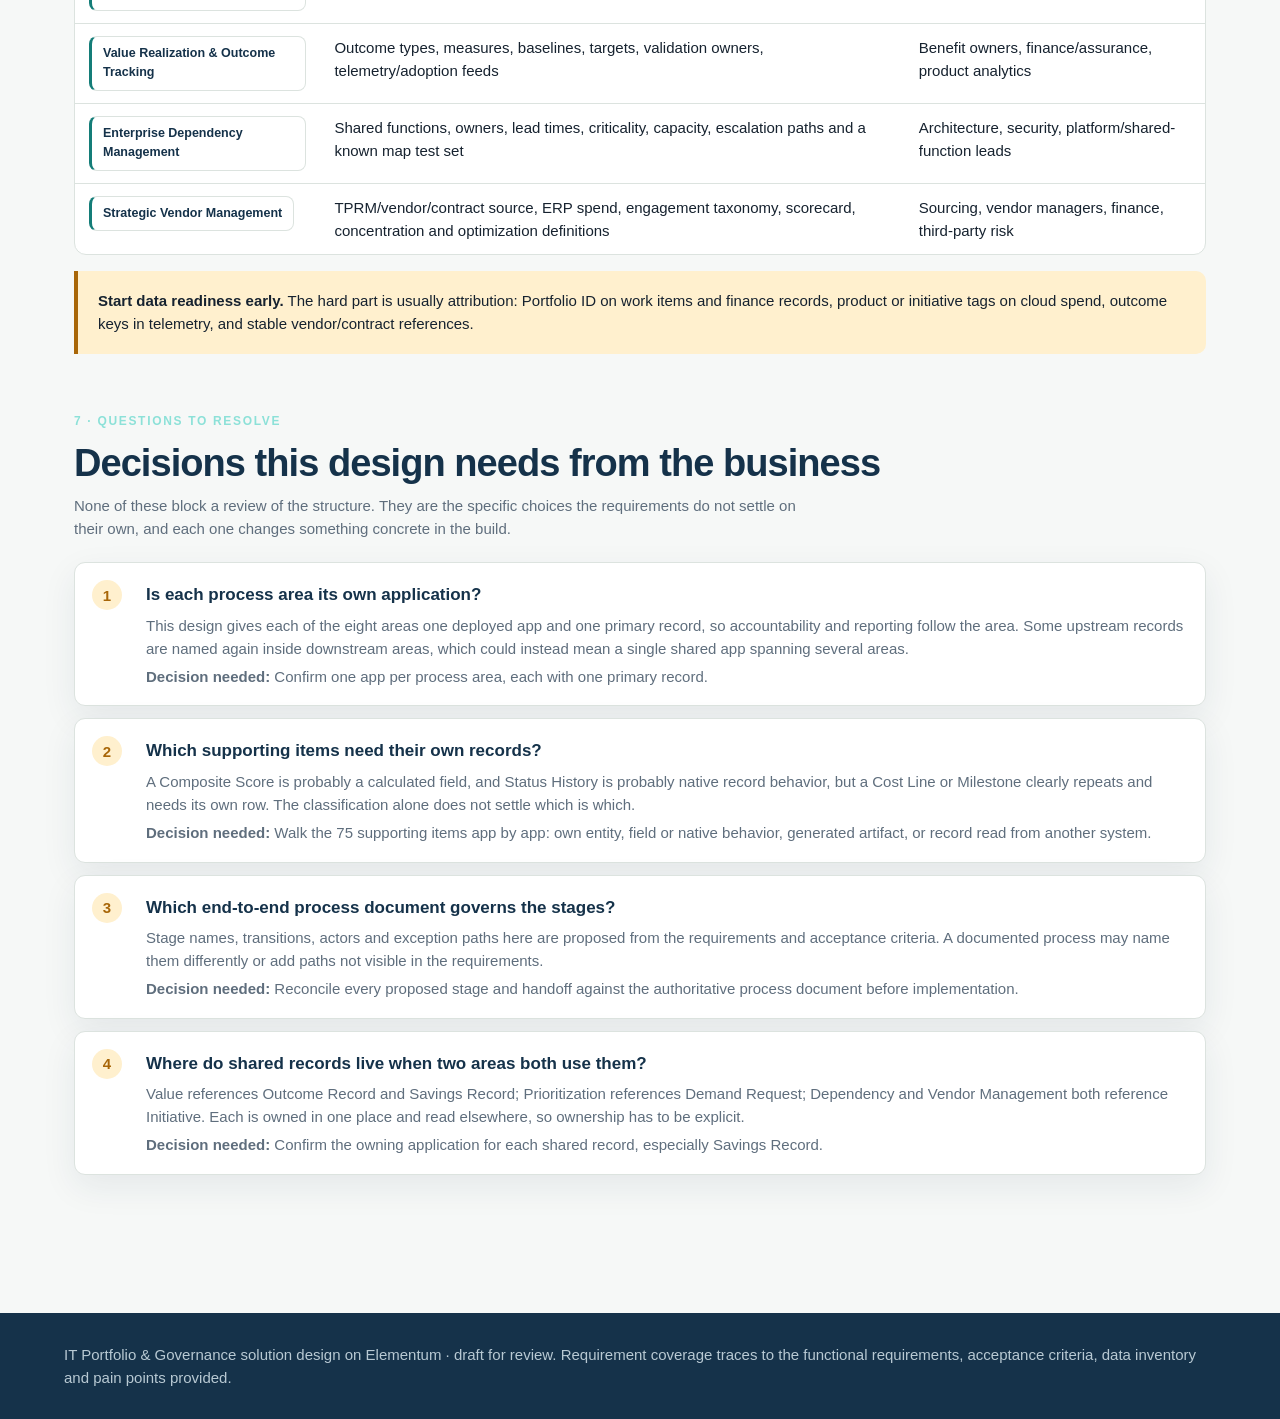
==== commit af66b9af: "Make lifecycle stages clickable with involved work and the move to the next stage Co-authored-by: Cu" ====
--- a/index.html
+++ b/index.html
@@ -153,7 +153,7 @@
         <div class="section-head">
           <p class="eyebrow">5 · Application detail</p>
           <h2>What each app owns, consumes and hands off</h2>
-          <p class="lede">Open an application to inspect its proposed lifecycle, requirement count, supporting task records, shared data, external sources, handoffs and the configuration the client owns. Warnings are open questions, not hidden decisions.</p>
+          <p class="lede">Open an application to inspect its proposed lifecycle, requirement count, supporting task records, shared data, external sources, handoffs and the configuration the client owns. Click a lifecycle stage for what happens there and how the record advances. Warnings are open questions, not hidden decisions.</p>
         </div>
         <div id="app-specs"></div>
       </section>
@@ -207,6 +207,39 @@
     </div>
   </dialog>
 
+  <dialog class="modal modal-wide" id="schema-modal" aria-labelledby="schema-modal-title">
+    <div class="modal-inner">
+      <header>
+        <p class="modal-eyebrow"></p>
+        <div class="modal-head">
+          <h3 class="modal-title" id="schema-modal-title"></h3>
+        </div>
+        <button class="modal-close" type="button" aria-label="Close">×</button>
+      </header>
+      <div class="modal-body"></div>
+    </div>
+  </dialog>
+
+  <dialog class="modal" id="stage-modal" aria-labelledby="stage-modal-title">
+    <div class="modal-inner">
+      <header>
+        <p class="modal-eyebrow"></p>
+        <p class="modal-flow"></p>
+        <div class="modal-head">
+          <span class="step-actor modal-actor"></span>
+          <h3 class="modal-title" id="stage-modal-title"></h3>
+        </div>
+        <button class="modal-close" type="button" aria-label="Close">×</button>
+      </header>
+      <div class="modal-body"></div>
+      <footer>
+        <button class="ghost-button" type="button" data-nav="prev">← Previous stage</button>
+        <button class="ghost-button" type="button" data-nav="next">Next stage →</button>
+      </footer>
+    </div>
+  </dialog>
+
+  <script src="site/anchors.js"></script>
   <script src="site/eight-apps.js"></script>
 </body>
 </html>
--- a/site/styles.css
+++ b/site/styles.css
@@ -628,6 +628,8 @@
   cursor: pointer;
 }
 .modal-close:hover { border-color: var(--teal); color: var(--teal); }
+.modal-wide { width: min(1040px, calc(100vw - 32px)); }
+.modal-wide .modal-body { max-height: min(70vh, 720px); overflow-y: auto; padding-bottom: 22px; }
 .modal-body { padding: 20px 24px 4px; }
 .modal-what { margin: 0; color: var(--ink); font-size: 15.5px; }
 .modal-body h5 { margin: 20px 0 0; color: var(--navy); font-size: 12px; letter-spacing: .08em; text-transform: uppercase; }
@@ -842,8 +844,34 @@
 .app-identity span { display: block; margin-bottom: 3px; color: var(--muted); font-size: 10px; font-weight: 800; letter-spacing: .08em; text-transform: uppercase; }
 .app-identity strong { color: var(--navy); }
 .stage-strip { display: flex; flex-wrap: wrap; gap: 0; }
-.stage-strip span { position: relative; margin-right: 20px; padding: 8px 11px; border: 1px solid #a9ccc8; border-radius: 7px; background: var(--teal-soft); color: #155b56; font-size: 12px; font-weight: 800; }
-.stage-strip span:not(:last-child)::after { position: absolute; top: 50%; right: -16px; color: #78918c; content: "→"; transform: translateY(-50%); }
+.stage-hint { margin: 0 0 10px; }
+.stage-chip {
+  position: relative;
+  margin: 0 20px 8px 0;
+  padding: 8px 11px;
+  border: 1px solid #a9ccc8;
+  border-radius: 7px;
+  background: var(--teal-soft);
+  color: #155b56;
+  cursor: pointer;
+  font: inherit;
+  font-size: 12px;
+  font-weight: 800;
+}
+.stage-chip:hover, .stage-chip:focus-visible {
+  border-color: var(--teal);
+  background: #fff;
+  outline: none;
+}
+.stage-chip:not(:last-child)::after {
+  position: absolute;
+  top: 50%;
+  right: -16px;
+  color: #78918c;
+  content: "→";
+  pointer-events: none;
+  transform: translateY(-50%);
+}
 .spec-grid { margin-top: 4px; }
 
 .entity-pills { display: flex; flex-wrap: wrap; gap: 7px; }
@@ -883,3 +911,71 @@
   .app-spec > summary { grid-template-columns: 34px 1fr; }
   .app-summary-meta { grid-column: 2; text-align: left; }
 }
+
+/* ---- section anchors, permalinks and record schema ---- */
+.anchor {
+  color: var(--teal);
+  font-weight: 700;
+  text-decoration: none;
+}
+.heading-anchor {
+  margin-left: 10px;
+  opacity: 0;
+  font-size: .75em;
+  transition: opacity .12s ease;
+}
+.section-head:hover .heading-anchor,
+.heading-anchor:focus-visible { opacity: 1; }
+.anchor.is-copied { position: relative; opacity: 1; }
+.anchor.is-copied::after {
+  position: absolute;
+  top: -6px;
+  left: calc(100% + 8px);
+  padding: 3px 8px;
+  border-radius: 6px;
+  background: var(--navy);
+  color: #fff;
+  content: "Link copied";
+  font-size: 11px;
+  font-weight: 700;
+  letter-spacing: .04em;
+  white-space: nowrap;
+}
+.permalink { margin: -4px 0 0; font-size: 12.5px; }
+.permalink .anchor { opacity: .85; }
+.permalink .anchor:hover { text-decoration: underline; }
+.link-button {
+  padding: 0;
+  border: 0;
+  background: none;
+  color: var(--teal);
+  cursor: pointer;
+  font: inherit;
+  font-weight: 800;
+  text-align: left;
+}
+.link-button:hover { text-decoration: underline; }
+.app-identity .link-button { color: var(--teal); }
+.schema-table td:first-child { white-space: nowrap; }
+.schema-table td:nth-child(2) { color: var(--muted); font-size: 13px; }
+.field-source {
+  display: block;
+  margin-top: 3px;
+  color: var(--teal);
+  font-size: 12px;
+  font-weight: 800;
+}
+.req {
+  display: inline-block;
+  padding: 2px 8px;
+  border-radius: 999px;
+  background: #eef3f1;
+  color: var(--muted);
+  font-size: 11.5px;
+  font-weight: 800;
+  white-space: nowrap;
+}
+.req-yes { background: #e3f2ec; color: #0f6b52; }
+.req-derived { background: #eef1f7; color: #3f5a7a; }
+.req-conditional { background: #fdf0e0; color: #8a5a12; }
+.req-no { background: #f2f4f3; color: #7b8a86; }
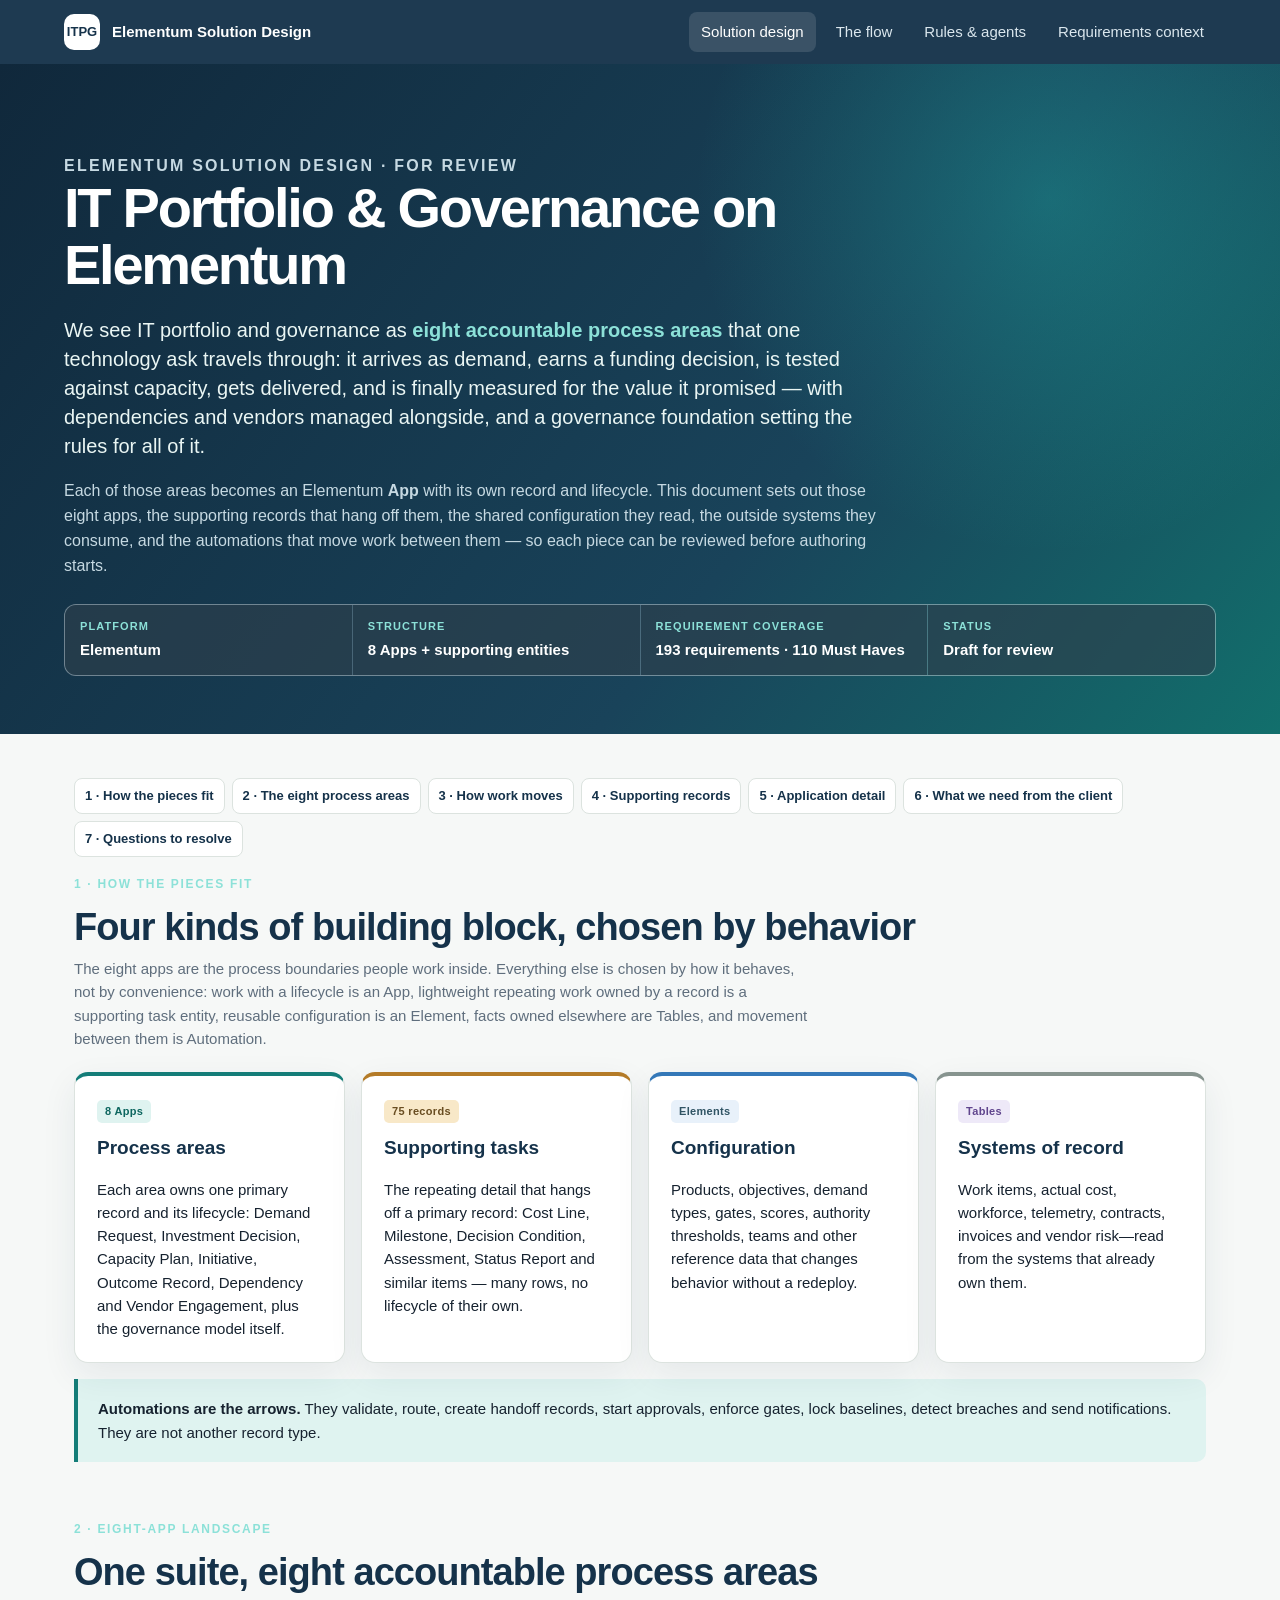
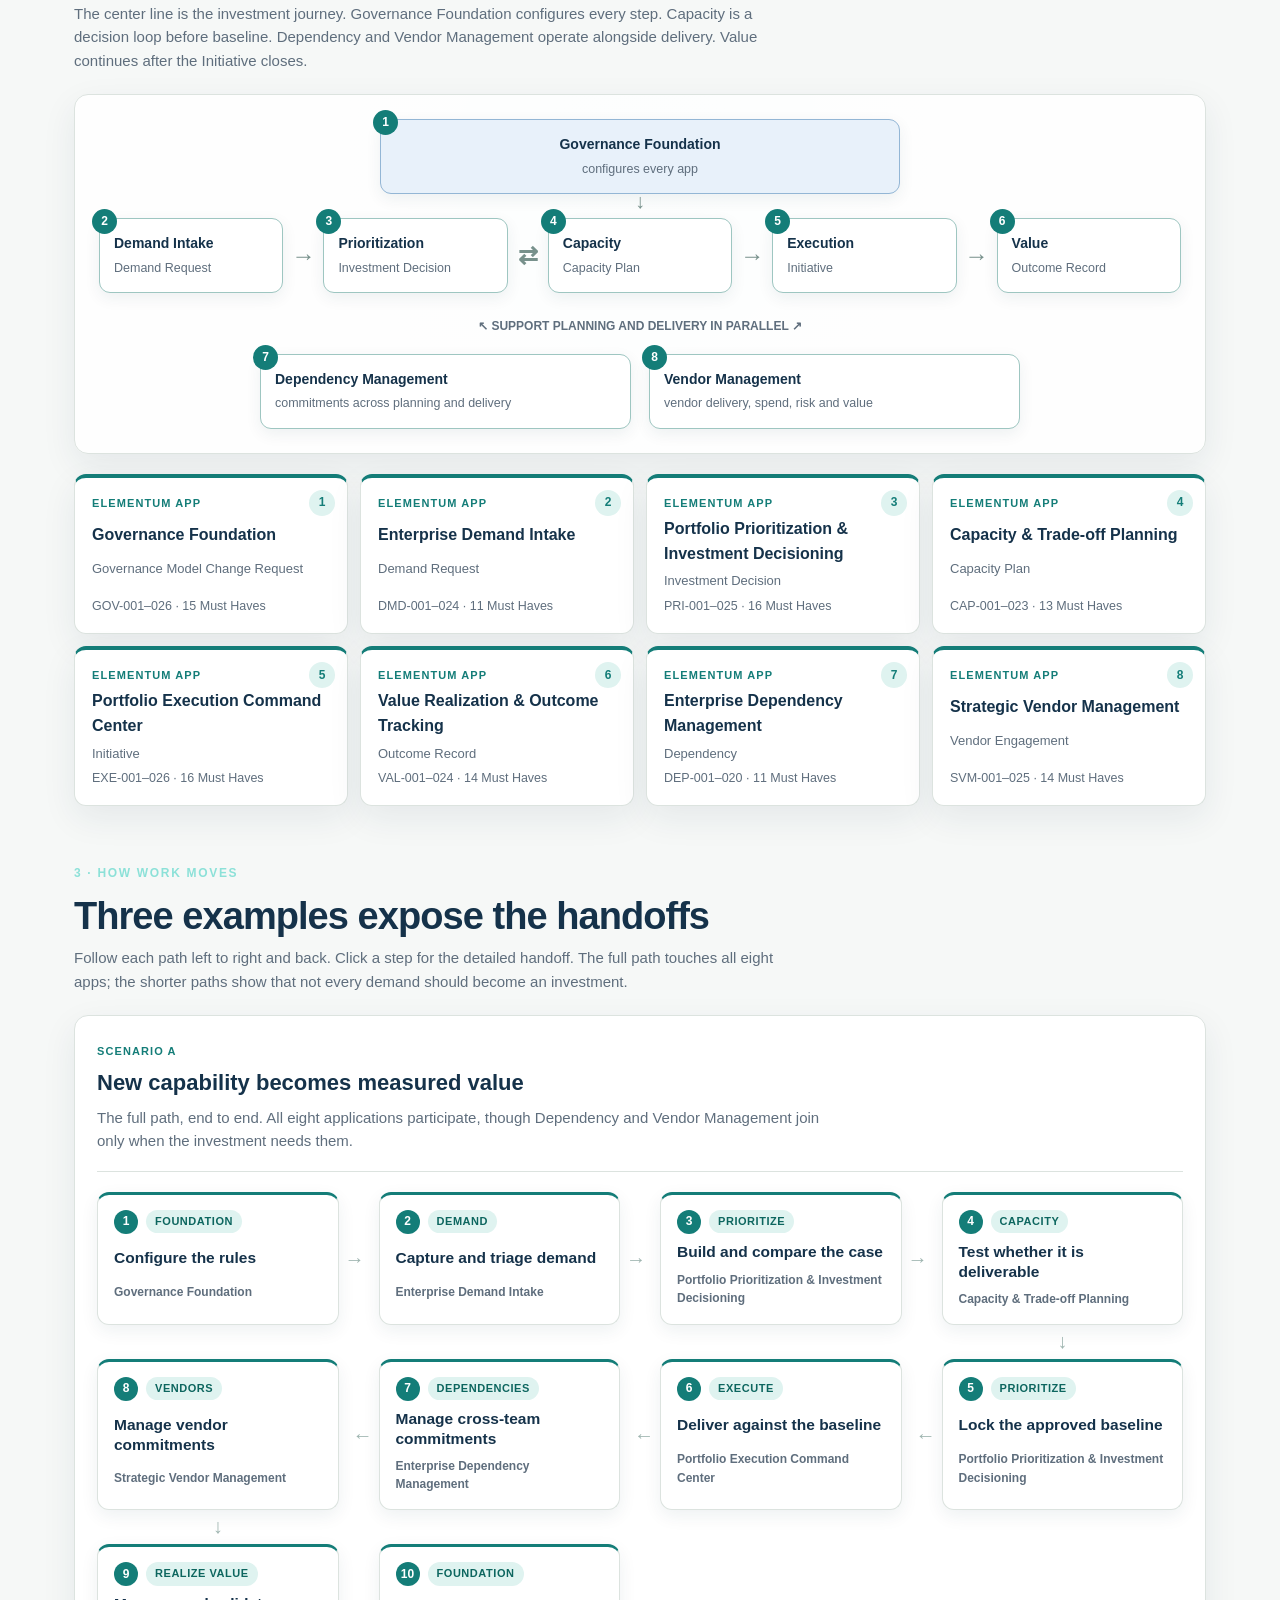
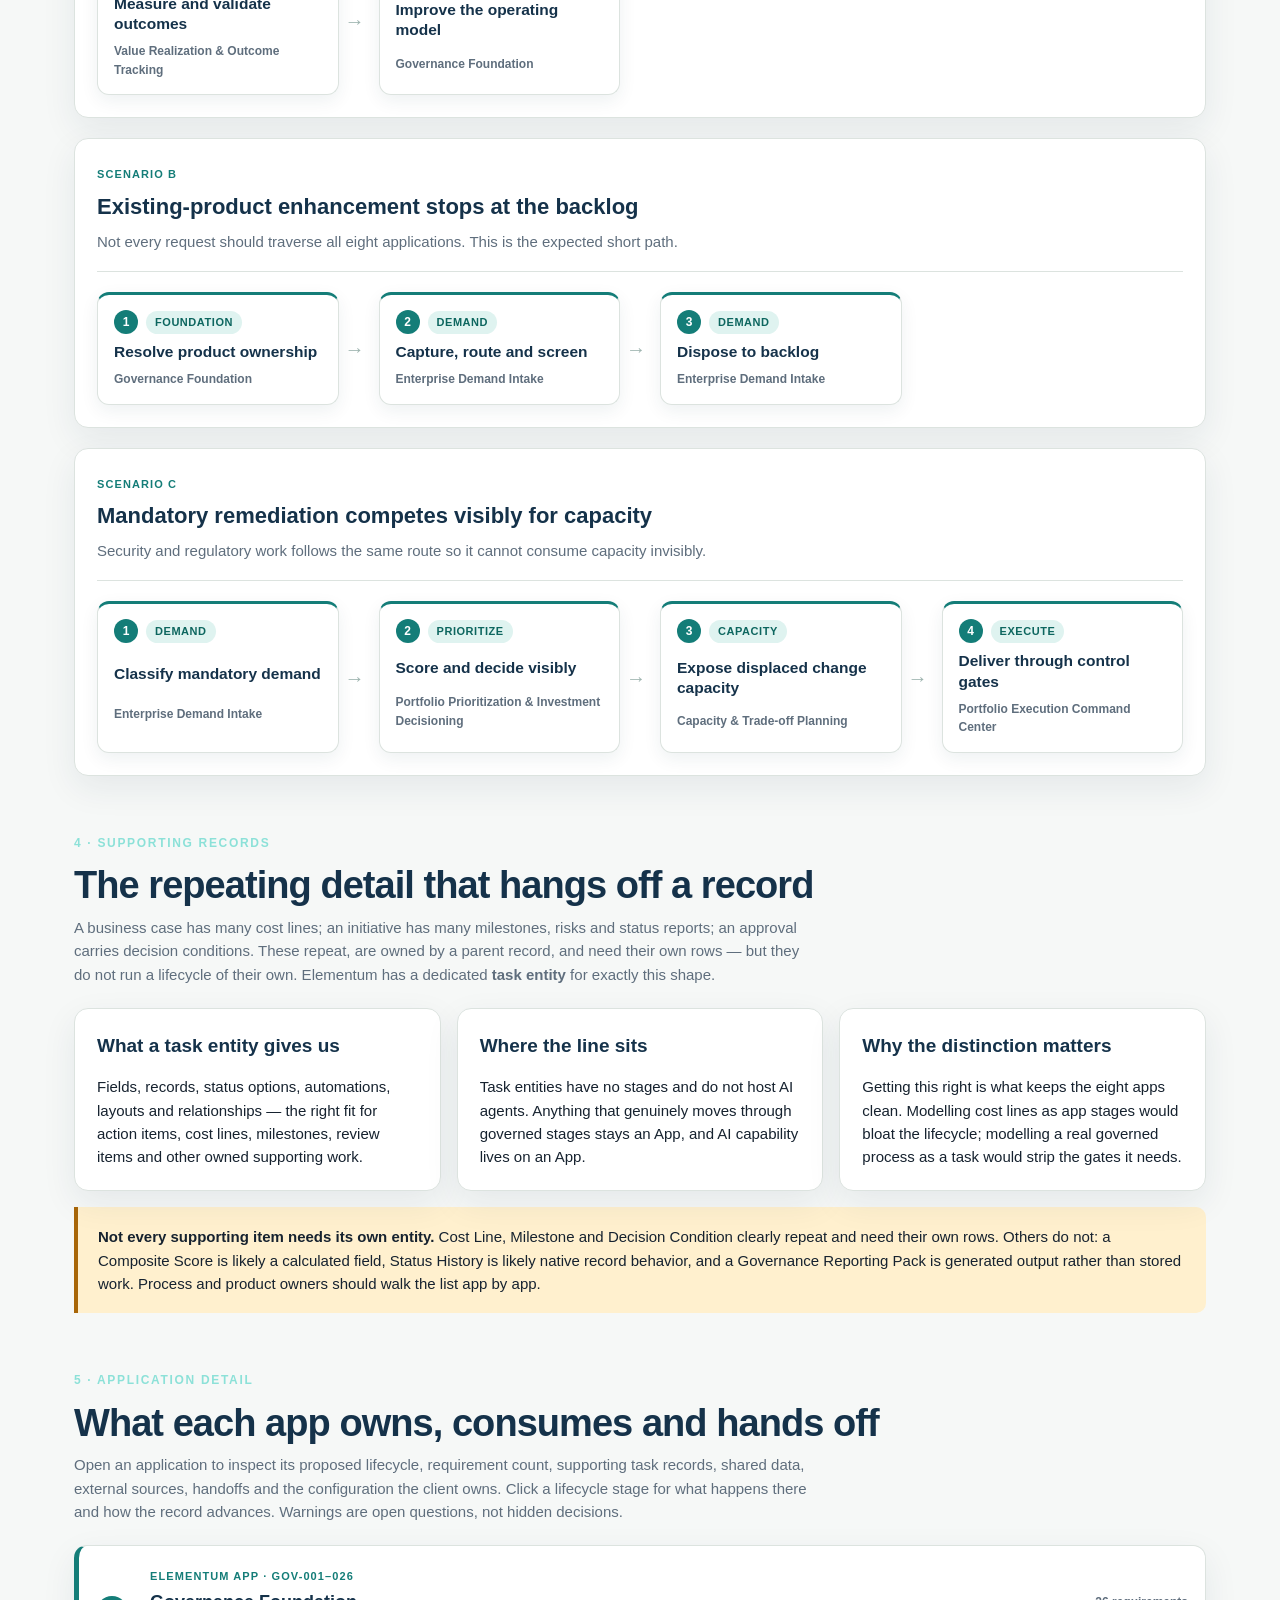
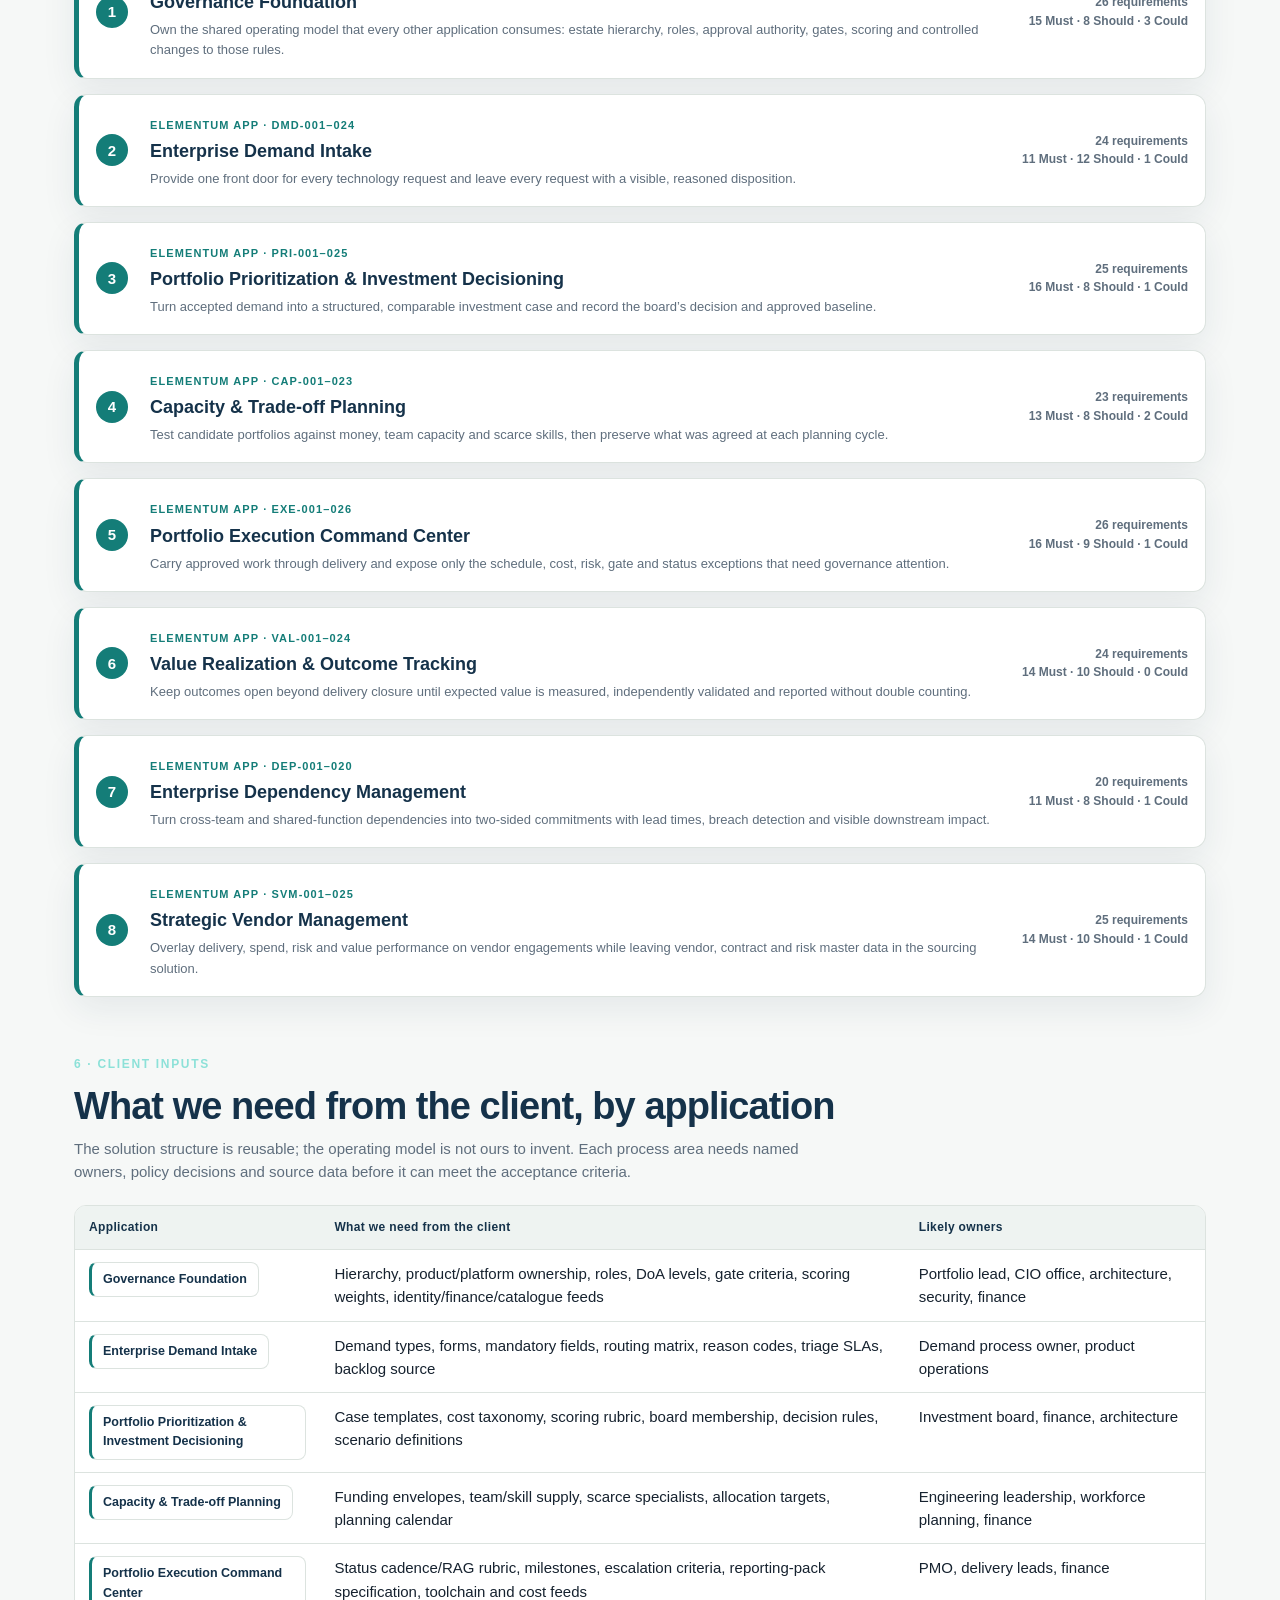
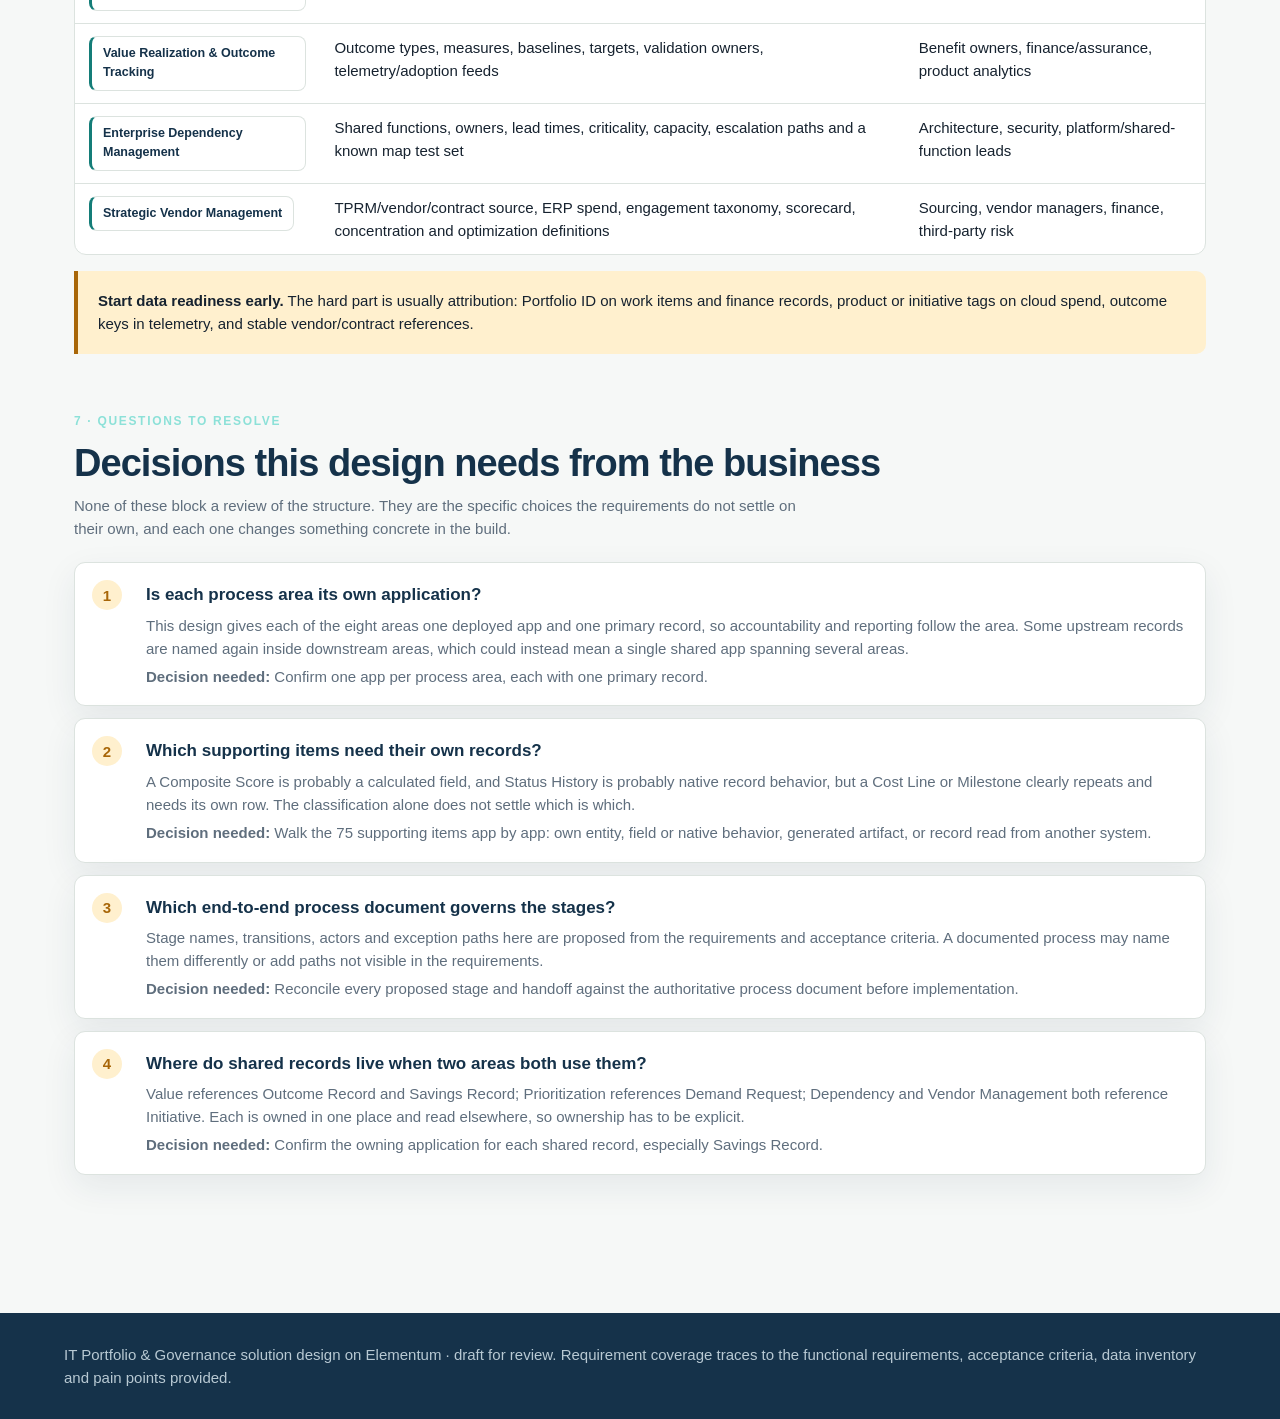
==== commit 3d3999fa: "Add the flow walkthrough to the signoff site. Co-authored-by: Cursor <cursoragent@cursor.com>" ====
--- a/index.html
+++ b/index.html
@@ -11,6 +11,7 @@
     <div class="brand"><span class="brand-mark">ITPG</span> Elementum Solution Design</div>
     <nav class="nav" aria-label="Primary">
       <a href="index.html" aria-current="page">Solution design</a>
+      <a href="site/flow.html">The flow</a>
       <a href="site/config.html">Rules &amp; agents</a>
       <a href="site/pm.html">Requirements context</a>
     </nav>
